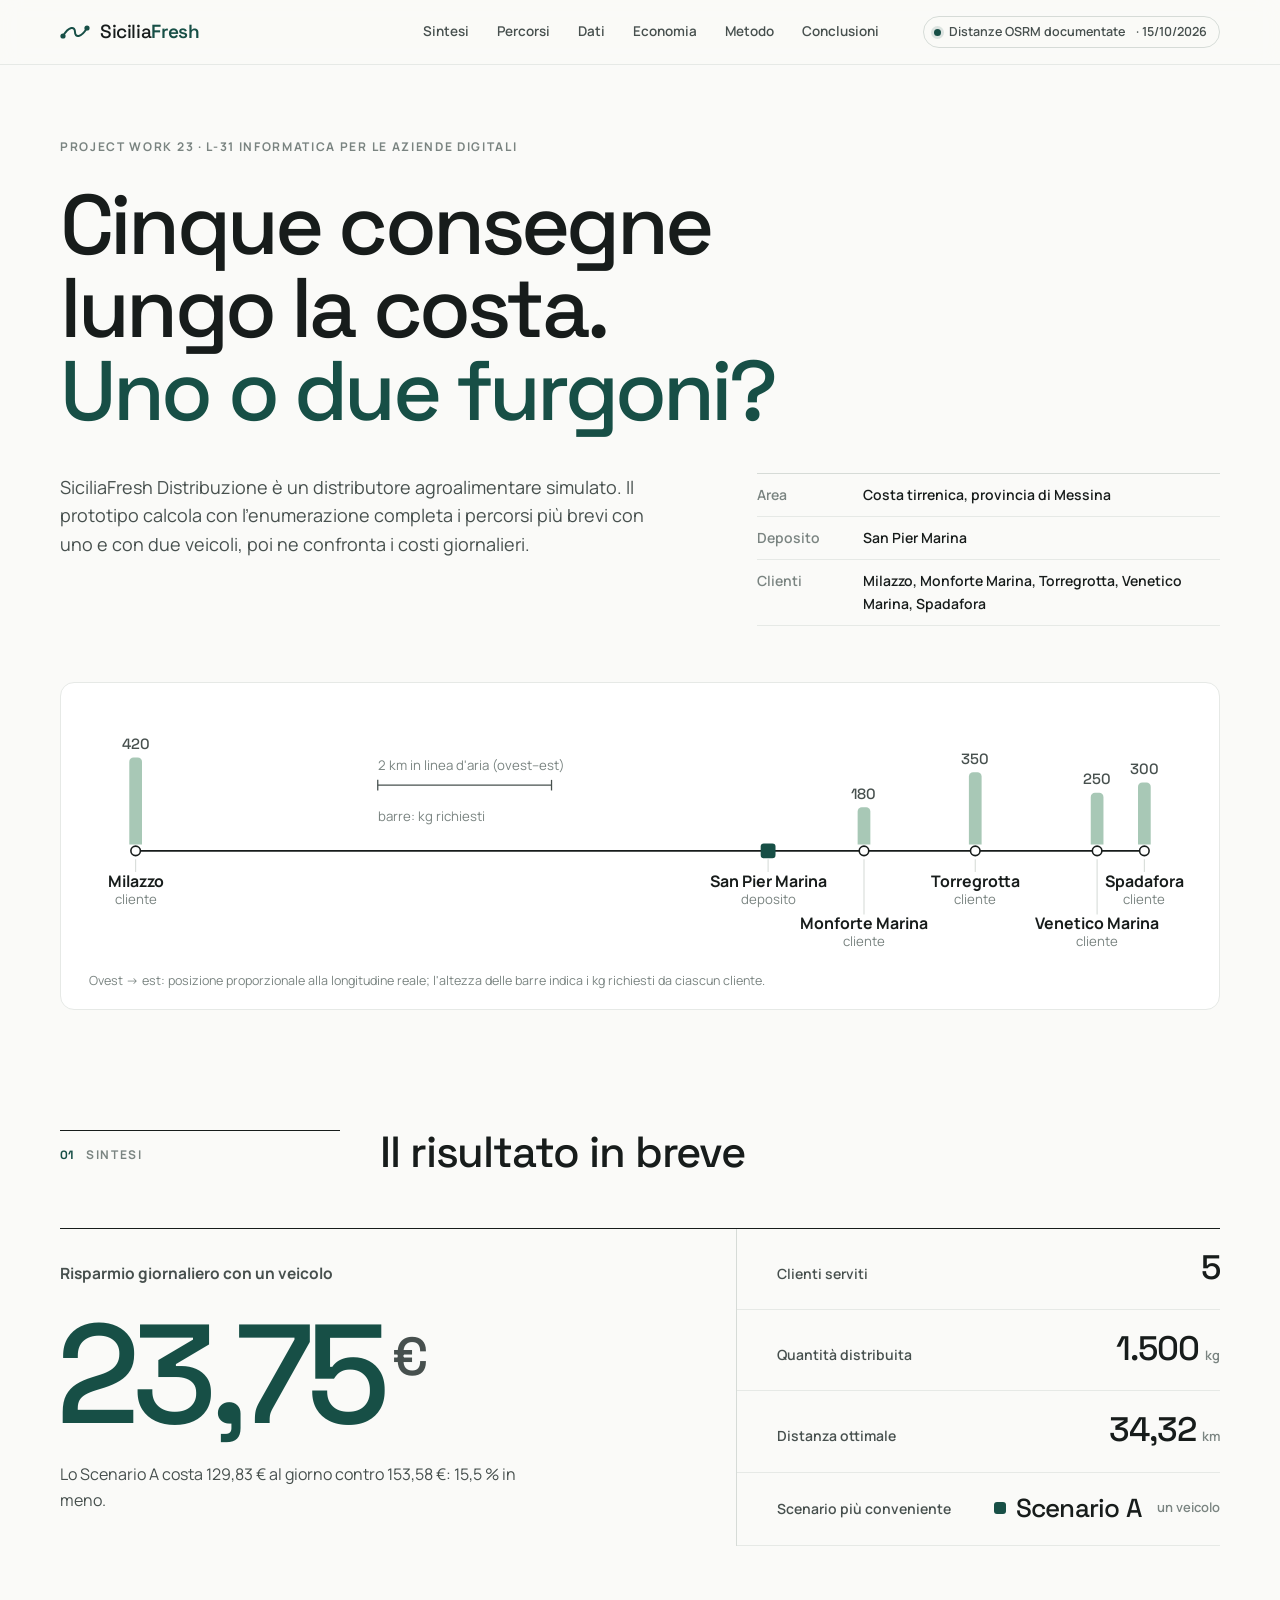
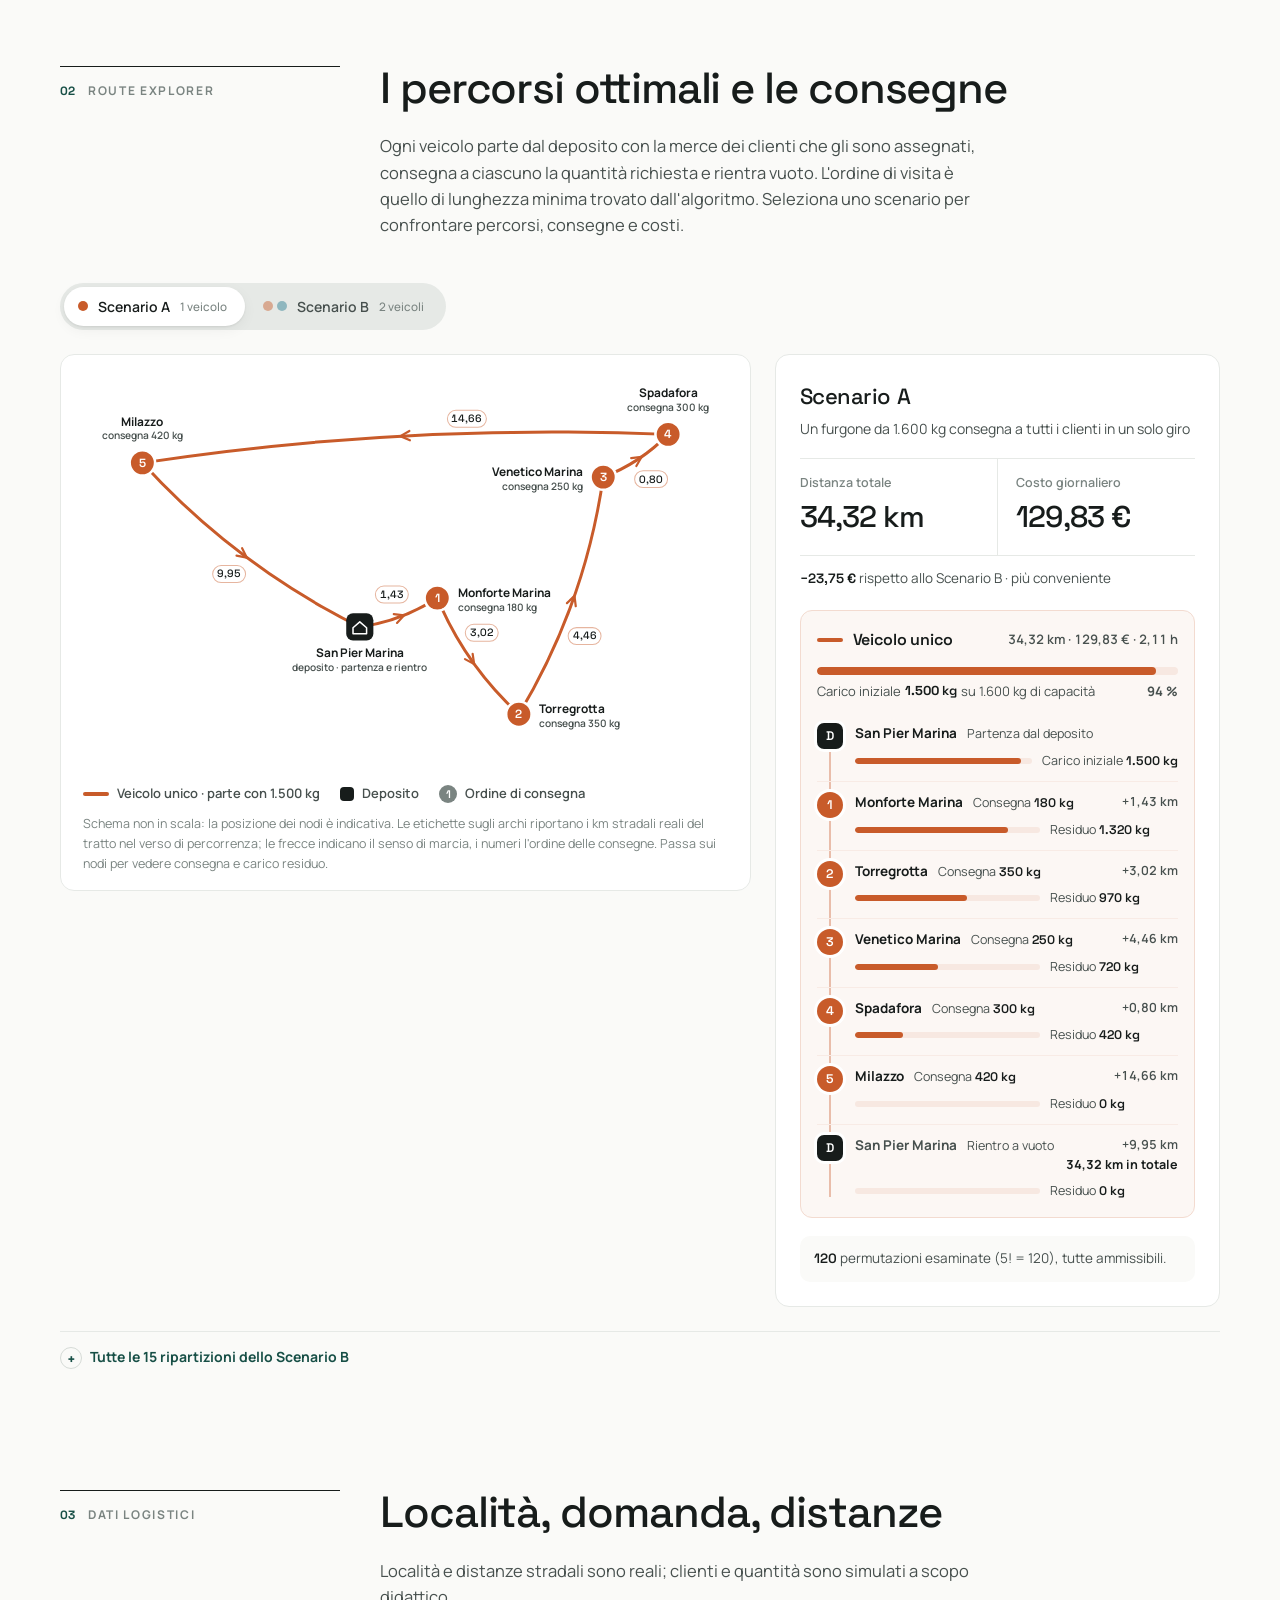
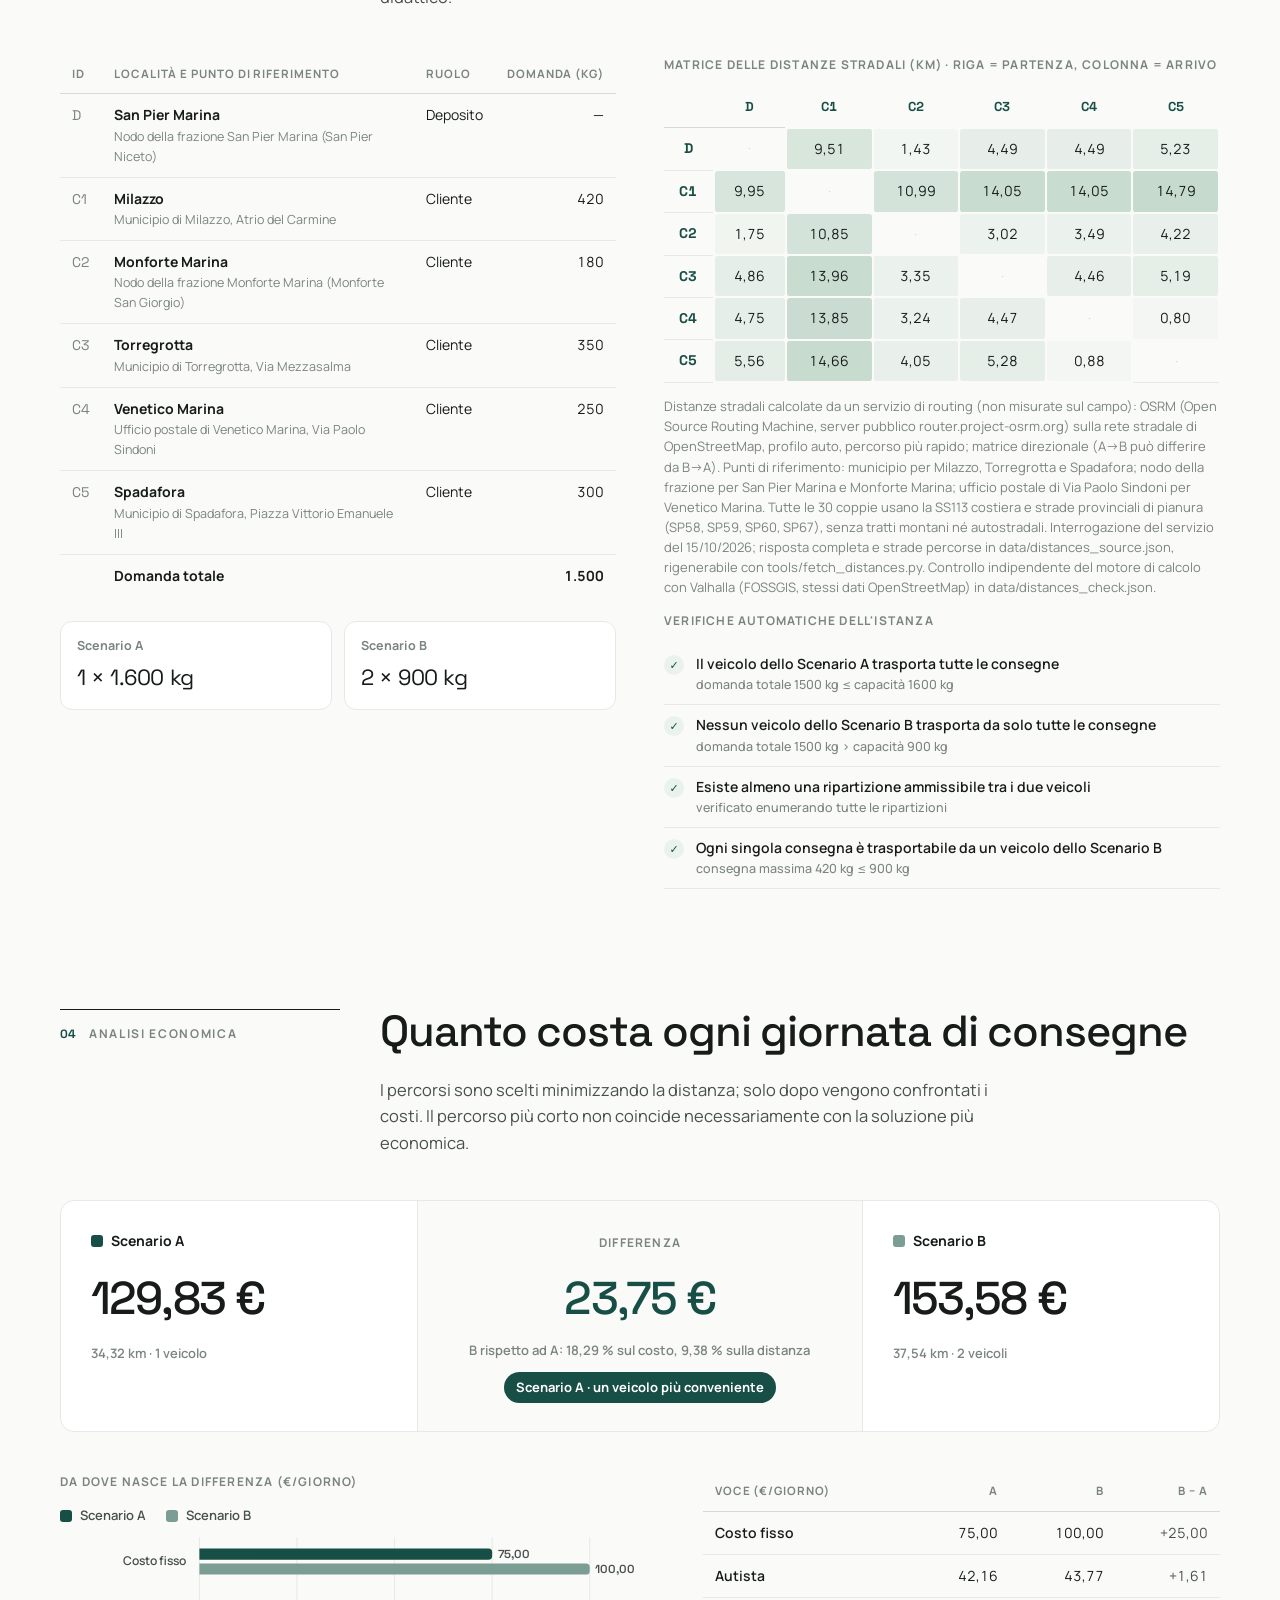
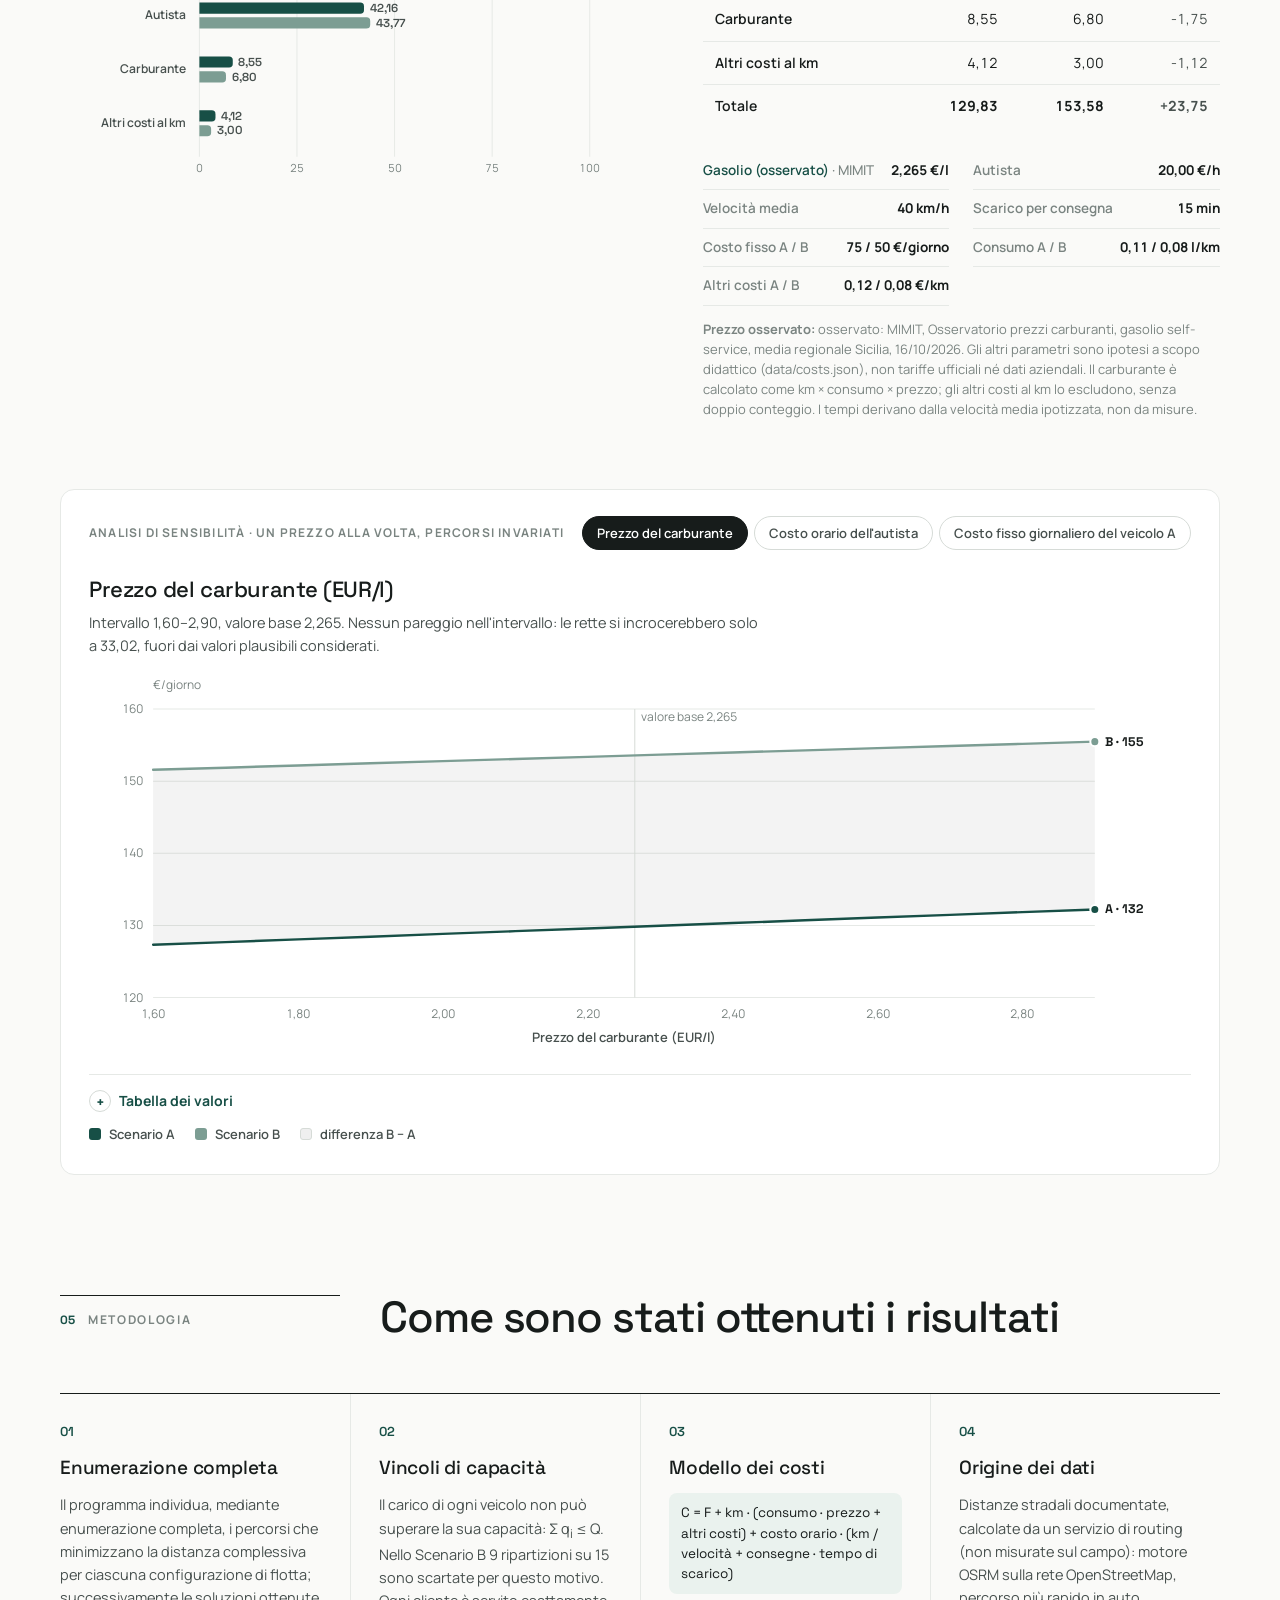
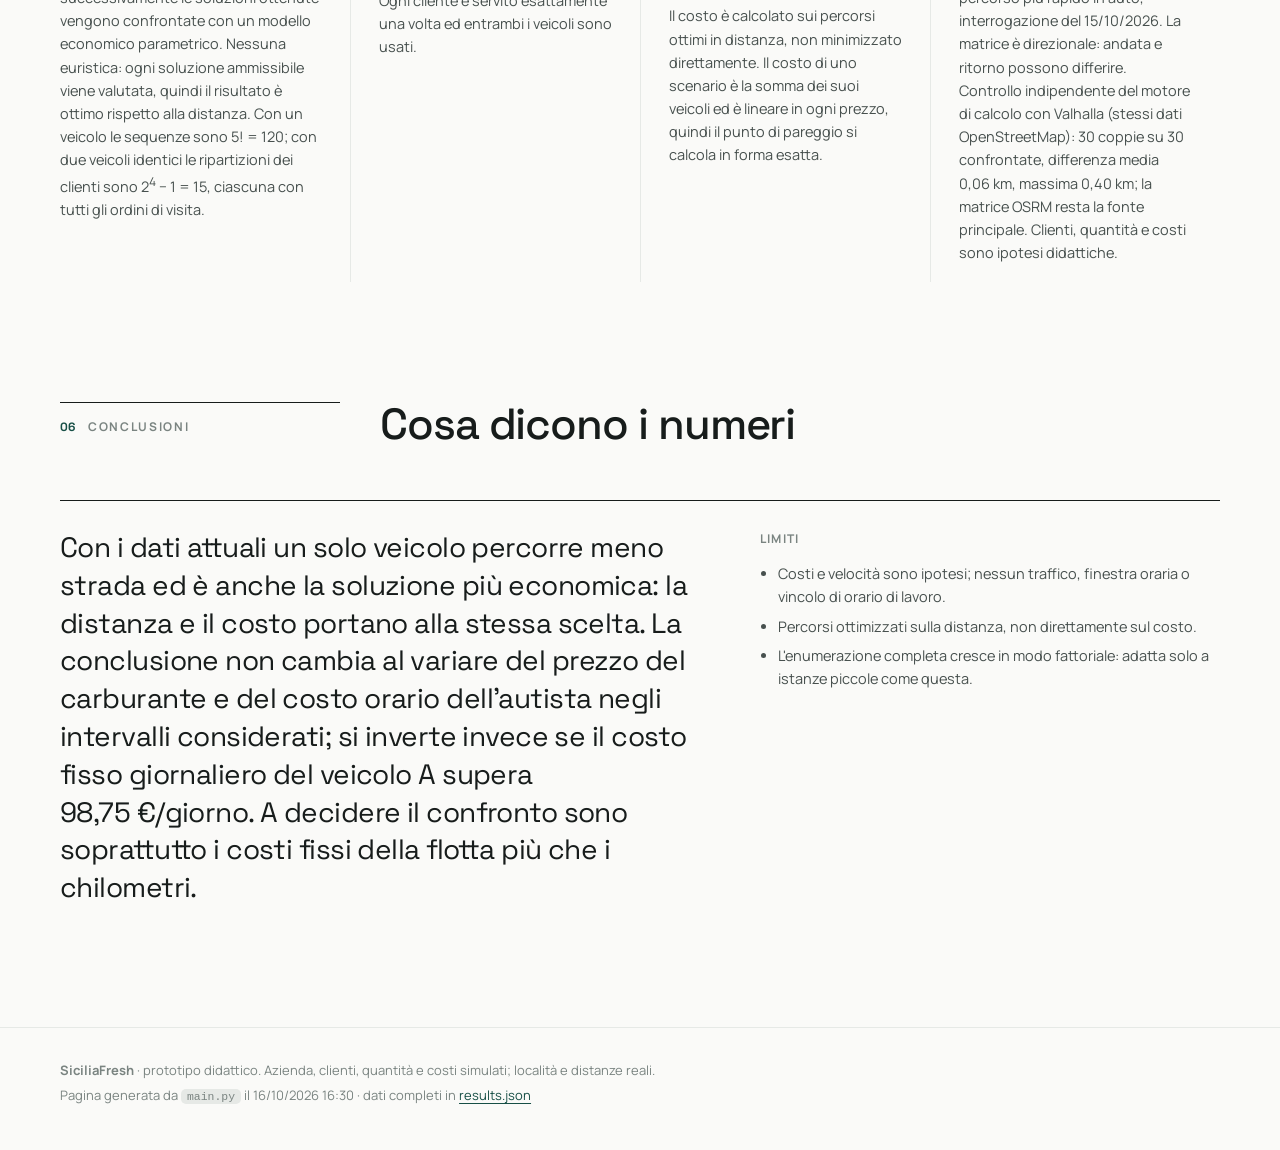
==== output/index.html @ b7de7809 "Project Work PW 23 - SiciliaFresh: pianificazione e confronto economico delle consegne Codice Python" ====
<!DOCTYPE html>
<html lang="it">
<head>
<meta charset="utf-8">
<meta name="viewport" content="width=device-width, initial-scale=1">
<title>SiciliaFresh · Percorsi di consegna</title>
<meta name="description" content="Pianificazione e confronto economico dei percorsi di consegna di un'impresa agroalimentare (Project Work PW 23, L-31).">
<link rel="preconnect" href="https://fonts.googleapis.com">
<link rel="preconnect" href="https://fonts.gstatic.com" crossorigin>
<link rel="stylesheet" href="https://fonts.googleapis.com/css2?family=Manrope:wght@400;500;600;700&family=Space+Grotesk:wght@400;500;600&display=swap">
<link rel="stylesheet" href="styles.css">
</head>
<body>
<a class="skip" href="#percorsi">Vai ai percorsi</a>
<header class="topbar">
  <div class="wrap topbar-in">
    <a class="logo" href="#top" aria-label="SiciliaFresh, inizio pagina">
      <svg viewBox="0 0 30 20" aria-hidden="true"><path d="M3 14 C 9 4, 15 4, 15 10 S 21 16, 27 6" /><circle cx="3" cy="14" r="2.6"/><circle cx="27" cy="6" r="2.6"/></svg>
      <span>Sicilia<b>Fresh</b></span></a>
    <nav aria-label="Sezioni"><a href="#overview">Sintesi</a><a href="#percorsi">Percorsi</a><a href="#dati">Dati</a>
      <a href="#economia">Economia</a><a href="#metodo">Metodo</a><a href="#conclusioni">Conclusioni</a></nav>
    <span class="status ok"><i></i>Distanze OSRM documentate<span class="status-date">&nbsp;· 15/10/2026</span></span>
  </div>
</header>

<main id="top">
<section class="hero wrap">
  <p class="eyebrow hero-eyebrow">Project Work 23 · L-31 Informatica per le Aziende Digitali</p>
  <h1 class="reveal">Cinque consegne lungo la costa.<br><span>Uno o due furgoni?</span></h1>
  <div class="hero-meta reveal">
    <p class="lead">SiciliaFresh Distribuzione è un distributore agroalimentare simulato. Il prototipo calcola con
    l'enumerazione completa i percorsi più brevi con uno e con due veicoli, poi ne confronta i costi giornalieri.</p>
    <dl>
      <div><dt>Area</dt><dd>Costa tirrenica, provincia di Messina</dd></div>
      <div><dt>Deposito</dt><dd>San Pier Marina</dd></div>
      <div><dt>Clienti</dt><dd>Milazzo, Monforte Marina, Torregrotta, Venetico Marina, Spadafora</dd></div>
    </dl>
  </div>
  <figure class="coast-fig reveal"><div class="scroll-x"><svg class="coast" viewBox="0 0 1040 236" role="img" aria-label="Località disposte da ovest a est secondo la longitudine reale, con la quantità richiesta"><line x1="44" y1="132" x2="996" y2="132" class="coast-line"/><line x1="44.0" y1="140" x2="44.0" y2="152" class="coast-leader"/><path d="M38.0,126 v-78.0 a4,4 0 0 1 4,-4 h4 a4,4 0 0 1 4,4 v78.0 z" class="coast-bar" data-tip="Milazzo: 420 kg richiesti"/><text x="44.0" y="36.0" class="coast-kg" text-anchor="middle">420</text><circle cx="44.0" cy="132" r="4.5" class="coast-stop"/><text x="44.0" y="166" class="coast-name" text-anchor="middle">Milazzo</text><text x="44.0" y="182" class="coast-sub" text-anchor="middle">cliente</text><line x1="640.9" y1="140" x2="640.9" y2="152" class="coast-leader"/><rect x="633.9" y="125" width="14" height="14" rx="3" class="coast-depot"/><text x="640.9" y="166" class="coast-name" text-anchor="middle">San Pier Marina</text><text x="640.9" y="182" class="coast-sub" text-anchor="middle">deposito</text><line x1="731.4" y1="140" x2="731.4" y2="192" class="coast-leader"/><path d="M725.4,126 v-31.1 a4,4 0 0 1 4,-4 h4 a4,4 0 0 1 4,4 v31.1 z" class="coast-bar" data-tip="Monforte Marina: 180 kg richiesti"/><text x="731.4" y="82.9" class="coast-kg" text-anchor="middle">180</text><circle cx="731.4" cy="132" r="4.5" class="coast-stop"/><text x="731.4" y="206" class="coast-name" text-anchor="middle">Monforte Marina</text><text x="731.4" y="222" class="coast-sub" text-anchor="middle">cliente</text><line x1="836.4" y1="140" x2="836.4" y2="152" class="coast-leader"/><path d="M830.4,126 v-64.3 a4,4 0 0 1 4,-4 h4 a4,4 0 0 1 4,4 v64.3 z" class="coast-bar" data-tip="Torregrotta: 350 kg richiesti"/><text x="836.4" y="49.7" class="coast-kg" text-anchor="middle">350</text><circle cx="836.4" cy="132" r="4.5" class="coast-stop"/><text x="836.4" y="166" class="coast-name" text-anchor="middle">Torregrotta</text><text x="836.4" y="182" class="coast-sub" text-anchor="middle">cliente</text><line x1="951.4" y1="140" x2="951.4" y2="192" class="coast-leader"/><path d="M945.4,126 v-44.8 a4,4 0 0 1 4,-4 h4 a4,4 0 0 1 4,4 v44.8 z" class="coast-bar" data-tip="Venetico Marina: 250 kg richiesti"/><text x="951.4" y="69.2" class="coast-kg" text-anchor="middle">250</text><circle cx="951.4" cy="132" r="4.5" class="coast-stop"/><text x="951.4" y="206" class="coast-name" text-anchor="middle">Venetico Marina</text><text x="951.4" y="222" class="coast-sub" text-anchor="middle">cliente</text><line x1="996.0" y1="140" x2="996.0" y2="152" class="coast-leader"/><path d="M990.0,126 v-54.6 a4,4 0 0 1 4,-4 h4 a4,4 0 0 1 4,4 v54.6 z" class="coast-bar" data-tip="Spadafora: 300 kg richiesti"/><text x="996.0" y="59.4" class="coast-kg" text-anchor="middle">300</text><circle cx="996.0" cy="132" r="4.5" class="coast-stop"/><text x="996.0" y="166" class="coast-name" text-anchor="middle">Spadafora</text><text x="996.0" y="182" class="coast-sub" text-anchor="middle">cliente</text><g class="coast-scale"><line x1="272.5" y1="70" x2="436.5" y2="70"/><line x1="272.5" y1="65" x2="272.5" y2="75"/><line x1="436.5" y1="65" x2="436.5" y2="75"/><text x="272.5" y="56">2 km in linea d'aria (ovest–est)</text></g><text x="272.5" y="104" class="coast-sub">barre: kg richiesti</text></svg></div>
    <figcaption>Ovest → est: posizione proporzionale alla longitudine reale; l'altezza delle barre indica i kg richiesti da ciascun cliente.</figcaption>
  </figure>
</section>

<section id="overview" class="section wrap-section">
  <header class="section-head reveal"><p class="eyebrow"><span>01</span>Sintesi</p><h2>Il risultato in breve</h2></header>
  <div class="overview reveal">
    <div class="ov-main">
      <p class="ov-label">Risparmio giornaliero con un veicolo</p>
      <p class="ov-hero"><span class="count" data-count="23.746220" data-decimals="2">23,75</span><span class="unit">€</span></p>
      <p class="ov-text">Lo Scenario A costa 129,83&nbsp;€ al giorno contro
      153,58&nbsp;€: 15,5&nbsp;% in meno.</p>
    </div>
    <dl class="ov-list">
      <div><dt>Clienti serviti</dt><dd><span class="count" data-count="5.000000" data-decimals="0">5</span></dd></div>
      <div><dt>Quantità distribuita</dt><dd><span class="count" data-count="1500.000000" data-decimals="0">1.500</span><small>kg</small></dd></div>
      <div><dt>Distanza ottimale</dt><dd><span class="count" data-count="34.320000" data-decimals="2">34,32</span><small>km</small></dd></div>
      <div class="ov-win" style="--c:#174F46"><dt>Scenario più conveniente</dt>
        <dd><i></i>Scenario A<small>un veicolo</small></dd></div>
    </dl>
  </div>
</section>

<section id="percorsi" class="section">
  <header class="section-head reveal"><p class="eyebrow"><span>02</span>Route Explorer</p><h2>I percorsi ottimali e le consegne</h2><p class="section-intro">Ogni veicolo parte dal deposito con la merce dei clienti che gli sono assegnati, consegna a ciascuno la quantità richiesta e rientra vuoto. L'ordine di visita è quello di lunghezza minima trovato dall'algoritmo. Seleziona uno scenario per confrontare percorsi, consegne e costi.</p></header>
  <div class="explorer reveal">
    <div class="switch" role="group" aria-label="Scenario visualizzato">
      <button type="button" data-scenario-btn="A" aria-pressed="true">
        <i style="--vc:var(--v1)"></i><span>Scenario A</span><small>1 veicolo</small></button>
      <button type="button" data-scenario-btn="B" aria-pressed="false">
        <i style="--vc:var(--v1)"></i><i style="--vc:var(--v2)"></i><span>Scenario B</span><small>2 veicoli</small></button>
    </div>
    <div class="explorer-grid">
      <figure class="stage">
        <div class="stage-graph" data-scenario-graph="A"><p class="stage-label">Scenario A</p><svg class="graph" viewBox="0 0 760 470" role="img" aria-label="Percorso ottimale, Scenario A"><defs><mask id="mask-A-0" maskUnits="userSpaceOnUse" x="0" y="0" width="760" height="470"><path d="M326.4,297.1 Q375.8,290.2 417.8,263.1 Q450.9,342.1 514.0,400.0 Q592.0,270.2 613.5,120.4 Q657.3,103.6 690.0,70.0 Q378.4,56.8 70.0,103.6 Q180.1,224.3 326.4,297.1" class="g-draw" data-delay="0"/></mask></defs><path d="M326.4,297.1 Q375.8,290.2 417.8,263.1 Q450.9,342.1 514.0,400.0 Q592.0,270.2 613.5,120.4 Q657.3,103.6 690.0,70.0 Q378.4,56.8 70.0,103.6 Q180.1,224.3 326.4,297.1" class="g-route" style="--vc:var(--v1)" mask="url(#mask-A-0)"/><path d="M-6,-5.5 L5,0 L-6,5.5" class="g-chev" style="--vc:var(--v1)" transform="translate(374.0,285.1) rotate(-20.4)"/><path d="M-6,-5.5 L5,0 L-6,5.5" class="g-chev" style="--vc:var(--v1)" transform="translate(458.4,336.8) rotate(54.9)"/><path d="M-6,-5.5 L5,0 L-6,5.5" class="g-chev" style="--vc:var(--v1)" transform="translate(577.9,265.2) rotate(-70.4)"/><path d="M-6,-5.5 L5,0 L-6,5.5" class="g-chev" style="--vc:var(--v1)" transform="translate(654.5,99.4) rotate(-33.4)"/><path d="M-6,-5.5 L5,0 L-6,5.5" class="g-chev" style="--vc:var(--v1)" transform="translate(379.2,71.8) rotate(176.9)"/><path d="M-6,-5.5 L5,0 L-6,5.5" class="g-chev" style="--vc:var(--v1)" transform="translate(189.1,212.3) rotate(37.0)"/><g class="g-leg" data-tip="Veicolo 1: San Pier Marina → Monforte Marina, 1,43 km"><rect x="344.8" y="248.9" width="38.8" height="20" rx="10" style="--vc:var(--v1)"/><text x="364.2" y="262.9" text-anchor="middle">1,43</text></g><g class="g-leg" data-tip="Veicolo 1: Monforte Marina → Torregrotta, 3,02 km"><rect x="450.8" y="294.0" width="38.8" height="20" rx="10" style="--vc:var(--v1)"/><text x="470.2" y="308.0" text-anchor="middle">3,02</text></g><g class="g-leg" data-tip="Veicolo 1: Torregrotta → Venetico Marina, 4,46 km"><rect x="572.1" y="297.9" width="38.8" height="20" rx="10" style="--vc:var(--v1)"/><text x="591.5" y="311.9" text-anchor="middle">4,46</text></g><g class="g-leg" data-tip="Veicolo 1: Venetico Marina → Spadafora, 0,80 km"><rect x="650.5" y="112.8" width="38.8" height="20" rx="10" style="--vc:var(--v1)"/><text x="669.9" y="126.8" text-anchor="middle">0,80</text></g><g class="g-leg" data-tip="Veicolo 1: Spadafora → Milazzo, 14,66 km"><rect x="429.7" y="41.7" width="46.0" height="20" rx="10" style="--vc:var(--v1)"/><text x="452.7" y="55.7" text-anchor="middle">14,66</text></g><g class="g-leg" data-tip="Veicolo 1: Milazzo → San Pier Marina, 9,95 km"><rect x="152.9" y="224.7" width="38.8" height="20" rx="10" style="--vc:var(--v1)"/><text x="172.3" y="238.7" text-anchor="middle">9,95</text></g><g class="g-node" data-tip="San Pier Marina — deposito. Partenza con 1.500 kg; rientro a vuoto (0 kg)." tabindex="0"><rect x="310.4" y="281.1" width="32" height="32" rx="8" class="g-depot"/><path d="M318.4,298.1 L326.4,291.1 L334.4,298.1 V305.1 H318.4 Z" class="g-depot-icon"/><text x="326.4" y="333.1" class="g-name" text-anchor="middle">San Pier Marina</text><text x="326.4" y="349.1" class="g-sub" text-anchor="middle">deposito · partenza e rientro</text></g><g class="g-node" data-tip="Veicolo 1 · fermata 5 · Milazzo: consegna 420 kg; carico residuo dopo la consegna 0 kg" tabindex="0"><circle cx="70.0" cy="103.6" r="15" class="g-stop" style="--vc:var(--v1)"/><text x="70.0" y="108.4" class="g-order" text-anchor="middle">5</text><text x="70.0" y="59.6" class="g-name" text-anchor="middle">Milazzo</text><text x="70.0" y="75.6" class="g-sub" text-anchor="middle">consegna 420 kg</text></g><g class="g-node" data-tip="Veicolo 1 · fermata 1 · Monforte Marina: consegna 180 kg; carico residuo dopo la consegna 1.320 kg" tabindex="0"><circle cx="417.8" cy="263.1" r="15" class="g-stop" style="--vc:var(--v1)"/><text x="417.8" y="267.9" class="g-order" text-anchor="middle">1</text><text x="441.8" y="262.1" class="g-name" text-anchor="start">Monforte Marina</text><text x="441.8" y="278.1" class="g-sub" text-anchor="start">consegna 180 kg</text></g><g class="g-node" data-tip="Veicolo 1 · fermata 2 · Torregrotta: consegna 350 kg; carico residuo dopo la consegna 970 kg" tabindex="0"><circle cx="514.0" cy="400.0" r="15" class="g-stop" style="--vc:var(--v1)"/><text x="514.0" y="404.8" class="g-order" text-anchor="middle">2</text><text x="538.0" y="399.0" class="g-name" text-anchor="start">Torregrotta</text><text x="538.0" y="415.0" class="g-sub" text-anchor="start">consegna 350 kg</text></g><g class="g-node" data-tip="Veicolo 1 · fermata 3 · Venetico Marina: consegna 250 kg; carico residuo dopo la consegna 720 kg" tabindex="0"><circle cx="613.5" cy="120.4" r="15" class="g-stop" style="--vc:var(--v1)"/><text x="613.5" y="125.2" class="g-order" text-anchor="middle">3</text><text x="589.5" y="119.4" class="g-name" text-anchor="end">Venetico Marina</text><text x="589.5" y="135.4" class="g-sub" text-anchor="end">consegna 250 kg</text></g><g class="g-node" data-tip="Veicolo 1 · fermata 4 · Spadafora: consegna 300 kg; carico residuo dopo la consegna 420 kg" tabindex="0"><circle cx="690.0" cy="70.0" r="15" class="g-stop" style="--vc:var(--v1)"/><text x="690.0" y="74.8" class="g-order" text-anchor="middle">4</text><text x="690.0" y="26.0" class="g-name" text-anchor="middle">Spadafora</text><text x="690.0" y="42.0" class="g-sub" text-anchor="middle">consegna 300 kg</text></g></svg><div class="legend"><span><i class="v-line" style="--vc:var(--v1)"></i>Veicolo unico · parte con 1.500 kg</span><span><i class="d-key"></i>Deposito</span><span><i class="n-key">1</i>Ordine di consegna</span></div></div>
        <div class="stage-graph" data-scenario-graph="B"><p class="stage-label">Scenario B</p><svg class="graph" viewBox="0 0 760 470" role="img" aria-label="Percorsi ottimali dei due veicoli, Scenario B"><defs><mask id="mask-B-0" maskUnits="userSpaceOnUse" x="0" y="0" width="760" height="470"><path d="M326.4,297.1 Q375.8,290.2 417.8,263.1 Q256.4,156.1 70.0,103.6 Q180.1,224.3 326.4,297.1" class="g-draw" data-delay="0"/></mask><mask id="mask-B-1" maskUnits="userSpaceOnUse" x="0" y="0" width="760" height="470"><path d="M326.4,297.1 Q408.9,369.2 514.0,400.0 Q592.0,270.2 613.5,120.4 Q657.3,103.6 690.0,70.0 Q479.0,136.9 326.4,297.1" class="g-draw" data-delay="450"/></mask></defs><path d="M326.4,297.1 Q375.8,290.2 417.8,263.1 Q256.4,156.1 70.0,103.6 Q180.1,224.3 326.4,297.1" class="g-route" style="--vc:var(--v1)" mask="url(#mask-B-0)"/><path d="M326.4,297.1 Q408.9,369.2 514.0,400.0 Q592.0,270.2 613.5,120.4 Q657.3,103.6 690.0,70.0 Q479.0,136.9 326.4,297.1" class="g-route" style="--vc:var(--v2)" mask="url(#mask-B-1)"/><path d="M-6,-5.5 L5,0 L-6,5.5" class="g-chev" style="--vc:var(--v1)" transform="translate(374.0,285.1) rotate(-20.4)"/><path d="M-6,-5.5 L5,0 L-6,5.5" class="g-chev" style="--vc:var(--v1)" transform="translate(250.2,169.7) rotate(-155.4)"/><path d="M-6,-5.5 L5,0 L-6,5.5" class="g-chev" style="--vc:var(--v1)" transform="translate(189.1,212.3) rotate(37.0)"/><path d="M-6,-5.5 L5,0 L-6,5.5" class="g-chev" style="--vc:var(--v2)" transform="translate(414.5,358.9) rotate(28.7)"/><path d="M-6,-5.5 L5,0 L-6,5.5" class="g-chev" style="--vc:var(--v2)" transform="translate(577.9,265.2) rotate(-70.4)"/><path d="M-6,-5.5 L5,0 L-6,5.5" class="g-chev" style="--vc:var(--v2)" transform="translate(654.5,99.4) rotate(-33.4)"/><path d="M-6,-5.5 L5,0 L-6,5.5" class="g-chev" style="--vc:var(--v2)" transform="translate(493.6,160.2) rotate(148.0)"/><g class="g-leg" data-tip="Veicolo 1: San Pier Marina → Monforte Marina, 1,43 km"><rect x="364.3" y="301.4" width="38.8" height="20" rx="10" style="--vc:var(--v1)"/><text x="383.7" y="315.4" text-anchor="middle">1,43</text></g><g class="g-leg" data-tip="Veicolo 1: Monforte Marina → Milazzo, 10,85 km"><rect x="238.8" y="134.3" width="46.0" height="20" rx="10" style="--vc:var(--v1)"/><text x="261.8" y="148.3" text-anchor="middle">10,85</text></g><g class="g-leg" data-tip="Veicolo 1: Milazzo → San Pier Marina, 9,95 km"><rect x="152.9" y="224.7" width="38.8" height="20" rx="10" style="--vc:var(--v1)"/><text x="172.3" y="238.7" text-anchor="middle">9,95</text></g><g class="g-leg" data-tip="Veicolo 2: San Pier Marina → Torregrotta, 4,49 km"><rect x="381.7" y="373.4" width="38.8" height="20" rx="10" style="--vc:var(--v2)"/><text x="401.1" y="387.4" text-anchor="middle">4,49</text></g><g class="g-leg" data-tip="Veicolo 2: Torregrotta → Venetico Marina, 4,46 km"><rect x="572.1" y="297.9" width="38.8" height="20" rx="10" style="--vc:var(--v2)"/><text x="591.5" y="311.9" text-anchor="middle">4,46</text></g><g class="g-leg" data-tip="Veicolo 2: Venetico Marina → Spadafora, 0,80 km"><rect x="619.7" y="66.0" width="38.8" height="20" rx="10" style="--vc:var(--v2)"/><text x="639.1" y="80.0" text-anchor="middle">0,80</text></g><g class="g-leg" data-tip="Veicolo 2: Spadafora → San Pier Marina, 5,56 km"><rect x="459.4" y="126.5" width="38.8" height="20" rx="10" style="--vc:var(--v2)"/><text x="478.8" y="140.5" text-anchor="middle">5,56</text></g><g class="g-node" data-tip="San Pier Marina — deposito. Veicolo 1 parte con 600 kg; veicolo 2 parte con 900 kg; rientro a vuoto (0 kg)." tabindex="0"><rect x="310.4" y="281.1" width="32" height="32" rx="8" class="g-depot"/><path d="M318.4,298.1 L326.4,291.1 L334.4,298.1 V305.1 H318.4 Z" class="g-depot-icon"/><text x="300.4" y="315.1" class="g-name" text-anchor="end">San Pier Marina</text><text x="300.4" y="331.1" class="g-sub" text-anchor="end">deposito · partenza e rientro</text></g><g class="g-node" data-tip="Veicolo 1 · fermata 2 · Milazzo: consegna 420 kg; carico residuo dopo la consegna 0 kg" tabindex="0"><circle cx="70.0" cy="103.6" r="15" class="g-stop" style="--vc:var(--v1)"/><text x="70.0" y="108.4" class="g-order" text-anchor="middle">2</text><text x="70.0" y="59.6" class="g-name" text-anchor="middle">Milazzo</text><text x="70.0" y="75.6" class="g-sub" text-anchor="middle">consegna 420 kg</text></g><g class="g-node" data-tip="Veicolo 1 · fermata 1 · Monforte Marina: consegna 180 kg; carico residuo dopo la consegna 420 kg" tabindex="0"><circle cx="417.8" cy="263.1" r="15" class="g-stop" style="--vc:var(--v1)"/><text x="417.8" y="267.9" class="g-order" text-anchor="middle">1</text><text x="441.8" y="262.1" class="g-name" text-anchor="start">Monforte Marina</text><text x="441.8" y="278.1" class="g-sub" text-anchor="start">consegna 180 kg</text></g><g class="g-node" data-tip="Veicolo 2 · fermata 1 · Torregrotta: consegna 350 kg; carico residuo dopo la consegna 550 kg" tabindex="0"><circle cx="514.0" cy="400.0" r="15" class="g-stop" style="--vc:var(--v2)"/><text x="514.0" y="404.8" class="g-order" text-anchor="middle">1</text><text x="538.0" y="399.0" class="g-name" text-anchor="start">Torregrotta</text><text x="538.0" y="415.0" class="g-sub" text-anchor="start">consegna 350 kg</text></g><g class="g-node" data-tip="Veicolo 2 · fermata 2 · Venetico Marina: consegna 250 kg; carico residuo dopo la consegna 300 kg" tabindex="0"><circle cx="613.5" cy="120.4" r="15" class="g-stop" style="--vc:var(--v2)"/><text x="613.5" y="125.2" class="g-order" text-anchor="middle">2</text><text x="639.5" y="138.4" class="g-name" text-anchor="start">Venetico Marina</text><text x="639.5" y="154.4" class="g-sub" text-anchor="start">consegna 250 kg</text></g><g class="g-node" data-tip="Veicolo 2 · fermata 3 · Spadafora: consegna 300 kg; carico residuo dopo la consegna 0 kg" tabindex="0"><circle cx="690.0" cy="70.0" r="15" class="g-stop" style="--vc:var(--v2)"/><text x="690.0" y="74.8" class="g-order" text-anchor="middle">3</text><text x="690.0" y="26.0" class="g-name" text-anchor="middle">Spadafora</text><text x="690.0" y="42.0" class="g-sub" text-anchor="middle">consegna 300 kg</text></g></svg><div class="legend"><span><i class="v-line" style="--vc:var(--v1)"></i>Veicolo 1 · parte con 600 kg</span><span><i class="v-line" style="--vc:var(--v2)"></i>Veicolo 2 · parte con 900 kg</span><span><i class="d-key"></i>Deposito</span><span><i class="n-key">1</i>Ordine di consegna</span></div></div>
        <figcaption>Schema non in scala: la posizione dei nodi è indicativa. Le etichette sugli archi riportano i km
        stradali reali del tratto nel verso di percorrenza; le frecce indicano il senso di marcia, i numeri l'ordine
        delle consegne. Passa sui nodi per vedere consegna e carico residuo.</figcaption>
      </figure>
      <div class="panels">
    <div class="panel" data-scenario-panel="A">
      <p class="panel-kicker">Scenario A</p>
      <p class="panel-sub">Un furgone da 1.600 kg consegna a tutti i clienti in un solo giro</p>
      <div class="panel-figures">
        <div><span>Distanza totale</span><b><span data-key="a.distance_km">34,32&nbsp;km</span></b></div>
        <div><span>Costo giornaliero</span><b><span data-key="a.cost_total">129,83&nbsp;€</span></b></div>
      </div>
      <p class="panel-delta"><b>−23,75&nbsp;€</b> rispetto allo Scenario B · più conveniente</p>
      
      <div class="vehicle" style="--vc:var(--v1)">
        <div class="vehicle-head"><span class="v-swatch" aria-hidden="true"></span><h4>Veicolo unico</h4>
          <span class="vehicle-meta"><span data-key="a.v1.distance_km">34,32&nbsp;km</span> · <span data-key="a.v1.cost_total">129,83&nbsp;€</span> · 2,11&nbsp;h</span></div>
        <div class="meter" role="img" aria-label="Carico iniziale 1.500 kg su una capacità di 1.600 kg">
          <span style="--w:93.8%"></span></div>
        <p class="meter-label">Carico iniziale <b><span data-key="a.load_kg">1.500</span>&nbsp;kg</b> su 1.600 kg di capacità
          <span>94&nbsp;%</span></p>
        <ol class="timeline" style="--vc:var(--v1)"><li class="tl-row tl-start"><span class="tl-dot d">D</span><span class="tl-main"><b>San Pier Marina</b><small>Partenza dal deposito</small></span><span class="tl-load"><span class="tl-bar" role="img" aria-label="Carico residuo 1.500 kg"><span style="--w:93.8%"></span></span><span>Carico iniziale <b>1.500&nbsp;kg</b></span></span><span class="tl-km"></span></li><li class="tl-row"><span class="tl-dot">1</span><span class="tl-main"><b>Monforte Marina</b><small>Consegna <b>180&nbsp;kg</b></small></span><span class="tl-load"><span class="tl-bar" role="img" aria-label="Carico residuo 1.320 kg"><span style="--w:82.5%"></span></span><span>Residuo <b>1.320&nbsp;kg</b></span></span><span class="tl-km">+1,43&nbsp;km</span></li><li class="tl-row"><span class="tl-dot">2</span><span class="tl-main"><b>Torregrotta</b><small>Consegna <b>350&nbsp;kg</b></small></span><span class="tl-load"><span class="tl-bar" role="img" aria-label="Carico residuo 970 kg"><span style="--w:60.6%"></span></span><span>Residuo <b>970&nbsp;kg</b></span></span><span class="tl-km">+3,02&nbsp;km</span></li><li class="tl-row"><span class="tl-dot">3</span><span class="tl-main"><b>Venetico Marina</b><small>Consegna <b>250&nbsp;kg</b></small></span><span class="tl-load"><span class="tl-bar" role="img" aria-label="Carico residuo 720 kg"><span style="--w:45.0%"></span></span><span>Residuo <b>720&nbsp;kg</b></span></span><span class="tl-km">+4,46&nbsp;km</span></li><li class="tl-row"><span class="tl-dot">4</span><span class="tl-main"><b>Spadafora</b><small>Consegna <b>300&nbsp;kg</b></small></span><span class="tl-load"><span class="tl-bar" role="img" aria-label="Carico residuo 420 kg"><span style="--w:26.2%"></span></span><span>Residuo <b>420&nbsp;kg</b></span></span><span class="tl-km">+0,80&nbsp;km</span></li><li class="tl-row"><span class="tl-dot">5</span><span class="tl-main"><b>Milazzo</b><small>Consegna <b>420&nbsp;kg</b></small></span><span class="tl-load"><span class="tl-bar" role="img" aria-label="Carico residuo 0 kg"><span style="--w:0.0%"></span></span><span>Residuo <b>0&nbsp;kg</b></span></span><span class="tl-km">+14,66&nbsp;km</span></li><li class="tl-row tl-end"><span class="tl-dot d">D</span><span class="tl-main"><b>San Pier Marina</b><small>Rientro a vuoto</small></span><span class="tl-load"><span class="tl-bar" role="img" aria-label="Carico residuo 0 kg"><span style="--w:0.0%"></span></span><span>Residuo <b>0&nbsp;kg</b></span></span><span class="tl-km">+9,95&nbsp;km<em>34,32&nbsp;km in totale</em></span></li></ol>
      </div>
      <p class="enum"><b><span data-key="a.evaluated">120</span></b> permutazioni esaminate (5! = 120), tutte ammissibili.</p>
    </div>
    <div class="panel" data-scenario-panel="B">
      <p class="panel-kicker">Scenario B</p>
      <p class="panel-sub">Due furgoni identici da 900 kg si dividono le consegne</p>
      <div class="panel-figures">
        <div><span>Distanza totale</span><b><span data-key="b.distance_km">37,54&nbsp;km</span></b></div>
        <div><span>Costo giornaliero</span><b><span data-key="b.cost_total">153,58&nbsp;€</span></b></div>
      </div>
      <p class="panel-delta"><b>+23,75&nbsp;€</b> rispetto allo Scenario A · più costoso</p>
      
      <div class="vehicle" style="--vc:var(--v1)">
        <div class="vehicle-head"><span class="v-swatch" aria-hidden="true"></span><h4>Veicolo 1</h4>
          <span class="vehicle-meta"><span data-key="b.v1.distance_km">22,23&nbsp;km</span> · <span data-key="b.v1.cost_total">76,92&nbsp;€</span> · 1,06&nbsp;h</span></div>
        <div class="meter" role="img" aria-label="Carico iniziale 600 kg su una capacità di 900 kg">
          <span style="--w:66.7%"></span></div>
        <p class="meter-label">Carico iniziale <b><span data-key="b.v1.load_kg">600</span>&nbsp;kg</b> su 900 kg di capacità
          <span>67&nbsp;%</span></p>
        <ol class="timeline" style="--vc:var(--v1)"><li class="tl-row tl-start"><span class="tl-dot d">D</span><span class="tl-main"><b>San Pier Marina</b><small>Partenza dal deposito</small></span><span class="tl-load"><span class="tl-bar" role="img" aria-label="Carico residuo 600 kg"><span style="--w:66.7%"></span></span><span>Carico iniziale <b>600&nbsp;kg</b></span></span><span class="tl-km"></span></li><li class="tl-row"><span class="tl-dot">1</span><span class="tl-main"><b>Monforte Marina</b><small>Consegna <b>180&nbsp;kg</b></small></span><span class="tl-load"><span class="tl-bar" role="img" aria-label="Carico residuo 420 kg"><span style="--w:46.7%"></span></span><span>Residuo <b>420&nbsp;kg</b></span></span><span class="tl-km">+1,43&nbsp;km</span></li><li class="tl-row"><span class="tl-dot">2</span><span class="tl-main"><b>Milazzo</b><small>Consegna <b>420&nbsp;kg</b></small></span><span class="tl-load"><span class="tl-bar" role="img" aria-label="Carico residuo 0 kg"><span style="--w:0.0%"></span></span><span>Residuo <b>0&nbsp;kg</b></span></span><span class="tl-km">+10,85&nbsp;km</span></li><li class="tl-row tl-end"><span class="tl-dot d">D</span><span class="tl-main"><b>San Pier Marina</b><small>Rientro a vuoto</small></span><span class="tl-load"><span class="tl-bar" role="img" aria-label="Carico residuo 0 kg"><span style="--w:0.0%"></span></span><span>Residuo <b>0&nbsp;kg</b></span></span><span class="tl-km">+9,95&nbsp;km<em>22,23&nbsp;km in totale</em></span></li></ol>
      </div>
      <div class="vehicle" style="--vc:var(--v2)">
        <div class="vehicle-head"><span class="v-swatch" aria-hidden="true"></span><h4>Veicolo 2</h4>
          <span class="vehicle-meta"><span data-key="b.v2.distance_km">15,31&nbsp;km</span> · <span data-key="b.v2.cost_total">76,65&nbsp;€</span> · 1,13&nbsp;h</span></div>
        <div class="meter" role="img" aria-label="Carico iniziale 900 kg su una capacità di 900 kg">
          <span style="--w:100.0%"></span></div>
        <p class="meter-label">Carico iniziale <b><span data-key="b.v2.load_kg">900</span>&nbsp;kg</b> su 900 kg di capacità
          <span>100&nbsp;%</span></p>
        <ol class="timeline" style="--vc:var(--v2)"><li class="tl-row tl-start"><span class="tl-dot d">D</span><span class="tl-main"><b>San Pier Marina</b><small>Partenza dal deposito</small></span><span class="tl-load"><span class="tl-bar" role="img" aria-label="Carico residuo 900 kg"><span style="--w:100.0%"></span></span><span>Carico iniziale <b>900&nbsp;kg</b></span></span><span class="tl-km"></span></li><li class="tl-row"><span class="tl-dot">1</span><span class="tl-main"><b>Torregrotta</b><small>Consegna <b>350&nbsp;kg</b></small></span><span class="tl-load"><span class="tl-bar" role="img" aria-label="Carico residuo 550 kg"><span style="--w:61.1%"></span></span><span>Residuo <b>550&nbsp;kg</b></span></span><span class="tl-km">+4,49&nbsp;km</span></li><li class="tl-row"><span class="tl-dot">2</span><span class="tl-main"><b>Venetico Marina</b><small>Consegna <b>250&nbsp;kg</b></small></span><span class="tl-load"><span class="tl-bar" role="img" aria-label="Carico residuo 300 kg"><span style="--w:33.3%"></span></span><span>Residuo <b>300&nbsp;kg</b></span></span><span class="tl-km">+4,46&nbsp;km</span></li><li class="tl-row"><span class="tl-dot">3</span><span class="tl-main"><b>Spadafora</b><small>Consegna <b>300&nbsp;kg</b></small></span><span class="tl-load"><span class="tl-bar" role="img" aria-label="Carico residuo 0 kg"><span style="--w:0.0%"></span></span><span>Residuo <b>0&nbsp;kg</b></span></span><span class="tl-km">+0,80&nbsp;km</span></li><li class="tl-row tl-end"><span class="tl-dot d">D</span><span class="tl-main"><b>San Pier Marina</b><small>Rientro a vuoto</small></span><span class="tl-load"><span class="tl-bar" role="img" aria-label="Carico residuo 0 kg"><span style="--w:0.0%"></span></span><span>Residuo <b>0&nbsp;kg</b></span></span><span class="tl-km">+5,56&nbsp;km<em>15,31&nbsp;km in totale</em></span></li></ol>
      </div>
      <p class="enum"><b><span data-key="b.partitions_examined">15</span></b> ripartizioni esaminate → <b><span data-key="b.feasible_partitions">6</span></b> rispettano la capacità → <b><span data-key="b.evaluated">72</span></b> combinazioni di percorsi valutate.</p>
    </div></div>
    </div>
    
    <details class="more">
      <summary>Tutte le 15 ripartizioni dello Scenario B</summary>
      <div class="table-wrap"><table>
        <thead><tr><th>Clienti del veicolo 1</th><th class='n'>Carico iniziale (kg)</th><th>Clienti del veicolo 2</th>
        <th class='n'>Carico iniziale (kg)</th><th>Ammissibile</th><th class='n'>Miglior distanza (km)</th></tr></thead>
        <tbody><tr class='opt'><td>Milazzo, Monforte Marina</td><td class='n'>600</td><td>Torregrotta, Venetico Marina, Spadafora</td><td class='n'>900</td><td>sì</td><td class='n'>37,54</td></tr><tr class=''><td>Milazzo, Torregrotta</td><td class='n'>770</td><td>Monforte Marina, Venetico Marina, Spadafora</td><td class='n'>730</td><td>sì</td><td class='n'>39,49</td></tr><tr class=''><td>Milazzo, Venetico Marina</td><td class='n'>670</td><td>Monforte Marina, Torregrotta, Spadafora</td><td class='n'>830</td><td>sì</td><td class='n'>43,49</td></tr><tr class=''><td>Milazzo, Spadafora</td><td class='n'>720</td><td>Monforte Marina, Torregrotta, Venetico Marina</td><td class='n'>780</td><td>sì</td><td class='n'>43,50</td></tr><tr class=''><td>Milazzo, Monforte Marina, Venetico Marina</td><td class='n'>850</td><td>Torregrotta, Spadafora</td><td class='n'>650</td><td>sì</td><td class='n'>43,77</td></tr><tr class=''><td>Milazzo, Monforte Marina, Spadafora</td><td class='n'>900</td><td>Torregrotta, Venetico Marina</td><td class='n'>600</td><td>sì</td><td class='n'>43,78</td></tr><tr class='muted'><td>Milazzo</td><td class='n'>420</td><td>Monforte Marina, Torregrotta, Venetico Marina, Spadafora</td><td class='n'>1.080</td><td>no — capacità superata</td><td class='n'>—</td></tr><tr class='muted'><td>Milazzo, Monforte Marina, Torregrotta</td><td class='n'>950</td><td>Venetico Marina, Spadafora</td><td class='n'>550</td><td>no — capacità superata</td><td class='n'>—</td></tr><tr class='muted'><td>Milazzo, Torregrotta, Venetico Marina</td><td class='n'>1.020</td><td>Monforte Marina, Spadafora</td><td class='n'>480</td><td>no — capacità superata</td><td class='n'>—</td></tr><tr class='muted'><td>Milazzo, Monforte Marina, Torregrotta, Venetico Marina</td><td class='n'>1.200</td><td>Spadafora</td><td class='n'>300</td><td>no — capacità superata</td><td class='n'>—</td></tr><tr class='muted'><td>Milazzo, Torregrotta, Spadafora</td><td class='n'>1.070</td><td>Monforte Marina, Venetico Marina</td><td class='n'>430</td><td>no — capacità superata</td><td class='n'>—</td></tr><tr class='muted'><td>Milazzo, Monforte Marina, Torregrotta, Spadafora</td><td class='n'>1.250</td><td>Venetico Marina</td><td class='n'>250</td><td>no — capacità superata</td><td class='n'>—</td></tr><tr class='muted'><td>Milazzo, Venetico Marina, Spadafora</td><td class='n'>970</td><td>Monforte Marina, Torregrotta</td><td class='n'>530</td><td>no — capacità superata</td><td class='n'>—</td></tr><tr class='muted'><td>Milazzo, Monforte Marina, Venetico Marina, Spadafora</td><td class='n'>1.150</td><td>Torregrotta</td><td class='n'>350</td><td>no — capacità superata</td><td class='n'>—</td></tr><tr class='muted'><td>Milazzo, Torregrotta, Venetico Marina, Spadafora</td><td class='n'>1.320</td><td>Monforte Marina</td><td class='n'>180</td><td>no — capacità superata</td><td class='n'>—</td></tr></tbody></table></div>
      <p class="note">Il carico iniziale di un veicolo è la somma delle quantità da consegnare ai suoi clienti e non può
      superare 900 kg. Il primo cliente è sempre assegnato al veicolo 1: scambiare due veicoli identici non produce una
      soluzione nuova. In evidenza la ripartizione ottimale.</p>
    </details>
  </div>
</section>

<section id="dati" class="section">
  <header class="section-head reveal"><p class="eyebrow"><span>03</span>Dati logistici</p><h2>Località, domanda, distanze</h2><p class="section-intro">Località e distanze stradali sono reali; clienti e quantità sono simulati a scopo didattico.</p></header>
  <div class="data-grid reveal">
    <div>
      <div class="table-wrap"><table class="places">
        <thead><tr><th>ID</th><th>Località e punto di riferimento</th><th>Ruolo</th><th class='n'>Domanda (kg)</th></tr></thead>
        <tbody><tr><td class='id'>D</td><td><b>San Pier Marina</b><small>Nodo della frazione San Pier Marina (San Pier Niceto)</small></td><td>Deposito</td><td class='n'>—</td></tr><tr><td class='id'>C1</td><td><b>Milazzo</b><small>Municipio di Milazzo, Atrio del Carmine</small></td><td>Cliente</td><td class='n'>420</td></tr><tr><td class='id'>C2</td><td><b>Monforte Marina</b><small>Nodo della frazione Monforte Marina (Monforte San Giorgio)</small></td><td>Cliente</td><td class='n'>180</td></tr><tr><td class='id'>C3</td><td><b>Torregrotta</b><small>Municipio di Torregrotta, Via Mezzasalma</small></td><td>Cliente</td><td class='n'>350</td></tr><tr><td class='id'>C4</td><td><b>Venetico Marina</b><small>Ufficio postale di Venetico Marina, Via Paolo Sindoni</small></td><td>Cliente</td><td class='n'>250</td></tr><tr><td class='id'>C5</td><td><b>Spadafora</b><small>Municipio di Spadafora, Piazza Vittorio Emanuele III</small></td><td>Cliente</td><td class='n'>300</td></tr><tr class='total'><td></td><td>Domanda totale</td><td></td><td class='n'><span data-key="total_demand_kg">1.500</span></td></tr></tbody></table></div>
      <dl class="capacity">
        <div><dt>Scenario A</dt><dd>1 × <span data-key="capacity_a_kg">1.600</span> kg</dd></div>
        <div><dt>Scenario B</dt><dd>2 × <span data-key="capacity_b_kg">900</span> kg</dd></div>
      </dl>
    </div>
    <div>
      <p class="mini-title">Matrice delle distanze stradali (km) · riga = partenza, colonna = arrivo</p>
      <div class="table-wrap"><table class="matrix"><thead><tr><th></th><th>D</th><th>C1</th><th>C2</th><th>C3</th><th>C4</th><th>C5</th></tr></thead>
        <tbody><tr><th>D</th><td class='diag'>·</td><td style='--s:42%' data-tip='San Pier Marina → Milazzo: 9,51 km'>9,51</td><td style='--s:10%' data-tip='San Pier Marina → Monforte Marina: 1,43 km'>1,43</td><td style='--s:23%' data-tip='San Pier Marina → Torregrotta: 4,49 km'>4,49</td><td style='--s:23%' data-tip='San Pier Marina → Venetico Marina: 4,49 km'>4,49</td><td style='--s:25%' data-tip='San Pier Marina → Spadafora: 5,23 km'>5,23</td></tr><tr><th>C1</th><td style='--s:44%' data-tip='Milazzo → San Pier Marina: 9,95 km'>9,95</td><td class='diag'>·</td><td style='--s:48%' data-tip='Milazzo → Monforte Marina: 10,99 km'>10,99</td><td style='--s:60%' data-tip='Milazzo → Torregrotta: 14,05 km'>14,05</td><td style='--s:60%' data-tip='Milazzo → Venetico Marina: 14,05 km'>14,05</td><td style='--s:63%' data-tip='Milazzo → Spadafora: 14,79 km'>14,79</td></tr><tr><th>C2</th><td style='--s:12%' data-tip='Monforte Marina → San Pier Marina: 1,75 km'>1,75</td><td style='--s:48%' data-tip='Monforte Marina → Milazzo: 10,85 km'>10,85</td><td class='diag'>·</td><td style='--s:17%' data-tip='Monforte Marina → Torregrotta: 3,02 km'>3,02</td><td style='--s:19%' data-tip='Monforte Marina → Venetico Marina: 3,49 km'>3,49</td><td style='--s:21%' data-tip='Monforte Marina → Spadafora: 4,22 km'>4,22</td></tr><tr><th>C3</th><td style='--s:24%' data-tip='Torregrotta → San Pier Marina: 4,86 km'>4,86</td><td style='--s:60%' data-tip='Torregrotta → Milazzo: 13,96 km'>13,96</td><td style='--s:18%' data-tip='Torregrotta → Monforte Marina: 3,35 km'>3,35</td><td class='diag'>·</td><td style='--s:22%' data-tip='Torregrotta → Venetico Marina: 4,46 km'>4,46</td><td style='--s:25%' data-tip='Torregrotta → Spadafora: 5,19 km'>5,19</td></tr><tr><th>C4</th><td style='--s:24%' data-tip='Venetico Marina → San Pier Marina: 4,75 km'>4,75</td><td style='--s:59%' data-tip='Venetico Marina → Milazzo: 13,85 km'>13,85</td><td style='--s:18%' data-tip='Venetico Marina → Monforte Marina: 3,24 km'>3,24</td><td style='--s:22%' data-tip='Venetico Marina → Torregrotta: 4,47 km'>4,47</td><td class='diag'>·</td><td style='--s:8%' data-tip='Venetico Marina → Spadafora: 0,80 km'>0,80</td></tr><tr><th>C5</th><td style='--s:27%' data-tip='Spadafora → San Pier Marina: 5,56 km'>5,56</td><td style='--s:62%' data-tip='Spadafora → Milazzo: 14,66 km'>14,66</td><td style='--s:21%' data-tip='Spadafora → Monforte Marina: 4,05 km'>4,05</td><td style='--s:26%' data-tip='Spadafora → Torregrotta: 5,28 km'>5,28</td><td style='--s:8%' data-tip='Spadafora → Venetico Marina: 0,88 km'>0,88</td><td class='diag'>·</td></tr></tbody></table></div>
      <p class="note">Distanze stradali calcolate da un servizio di routing (non misurate sul campo): OSRM (Open Source Routing Machine, server pubblico router.project-osrm.org) sulla rete stradale di OpenStreetMap, profilo auto, percorso più rapido; matrice direzionale (A→B può differire da B→A). Punti di riferimento: municipio per Milazzo, Torregrotta e Spadafora; nodo della frazione per San Pier Marina e Monforte Marina; ufficio postale di Via Paolo Sindoni per Venetico Marina. Tutte le 30 coppie usano la SS113 costiera e strade provinciali di pianura (SP58, SP59, SP60, SP67), senza tratti montani né autostradali. Interrogazione del servizio del 15/10/2026; risposta completa e strade percorse in data/distances_source.json, rigenerabile con tools/fetch_distances.py. Controllo indipendente del motore di calcolo con Valhalla (FOSSGIS, stessi dati OpenStreetMap) in data/distances_check.json.</p>
      <p class="mini-title">Verifiche automatiche dell'istanza</p>
      <ul class="checks"><li class='ok'><span aria-hidden='true'>✓</span><div>Il veicolo dello Scenario A trasporta tutte le consegne<small>domanda totale 1500 kg ≤ capacità 1600 kg</small></div></li><li class='ok'><span aria-hidden='true'>✓</span><div>Nessun veicolo dello Scenario B trasporta da solo tutte le consegne<small>domanda totale 1500 kg &gt; capacità 900 kg</small></div></li><li class='ok'><span aria-hidden='true'>✓</span><div>Esiste almeno una ripartizione ammissibile tra i due veicoli<small>verificato enumerando tutte le ripartizioni</small></div></li><li class='ok'><span aria-hidden='true'>✓</span><div>Ogni singola consegna è trasportabile da un veicolo dello Scenario B<small>consegna massima 420 kg ≤ 900 kg</small></div></li></ul>
    </div>
  </div>
</section>

<section id="economia" class="section">
  <header class="section-head reveal"><p class="eyebrow"><span>04</span>Analisi economica</p><h2>Quanto costa ogni giornata di consegne</h2><p class="section-intro">I percorsi sono scelti minimizzando la distanza; solo dopo vengono confrontati i costi. Il percorso più corto non coincide necessariamente con la soluzione più economica.</p></header>
  <div class="duel reveal">
    <div class="duel-side" style="--c:#174F46"><span><i></i>Scenario A</span><b>129,83&nbsp;€</b>
      <small>34,32&nbsp;km · 1 veicolo</small></div>
    <div class="duel-mid"><span>Differenza</span><b><span data-key="cmp.abs_diff">23,75&nbsp;€</span></b>
      <small>B rispetto ad A: <span data-key="cmp.pct_diff">18,29&nbsp;%</span> sul costo,
      <span data-key="dist.pct_diff">9,38&nbsp;%</span> sulla distanza</small>
      <em><span data-key="cmp.cheaper">Scenario A · un veicolo</span> più conveniente</em></div>
    <div class="duel-side" style="--c:#7C9D93"><span><i></i>Scenario B</span><b>153,58&nbsp;€</b>
      <small>37,54&nbsp;km · 2 veicoli</small></div>
  </div>
  <div class="econ-grid reveal">
    <div>
      <p class="mini-title">Da dove nasce la differenza (€/giorno)</p>
      <div class="legend"><span><i style="background:#174F46"></i>Scenario A</span>
        <span><i style="background:#7C9D93"></i>Scenario B</span></div>
      <div class="scroll-x"><svg class="chart bars" viewBox="0 0 640 266" role="img" aria-label="Confronto delle voci di costo tra Scenario A e Scenario B"><line x1="150.0" y1="8" x2="150.0" y2="244" class="grid"/><text x="150.0" y="260" class="tick" text-anchor="middle">0</text><line x1="255.0" y1="8" x2="255.0" y2="244" class="grid"/><text x="255.0" y="260" class="tick" text-anchor="middle">25</text><line x1="360.0" y1="8" x2="360.0" y2="244" class="grid"/><text x="360.0" y="260" class="tick" text-anchor="middle">50</text><line x1="465.0" y1="8" x2="465.0" y2="244" class="grid"/><text x="465.0" y="260" class="tick" text-anchor="middle">75</text><line x1="570.0" y1="8" x2="570.0" y2="244" class="grid"/><text x="570.0" y="260" class="tick" text-anchor="middle">100</text><text x="136" y="38" class="axis-label" text-anchor="end">Costo fisso</text><path d="M150,20 h311.0 a4,4 0 0 1 4,4 v4 a4,4 0 0 1 -4,4 h-311.0 z" fill="#174F46" class="bar" data-tip="Costo fisso, Scenario A: 75,00 €"/><text x="471.0" y="30" class="bar-value">75,00</text><path d="M150,36 h416.0 a4,4 0 0 1 4,4 v4 a4,4 0 0 1 -4,4 h-416.0 z" fill="#7C9D93" class="bar" data-tip="Costo fisso, Scenario B: 100,00 €"/><text x="576.0" y="46" class="bar-value">100,00</text><text x="136" y="96" class="axis-label" text-anchor="end">Autista</text><path d="M150,78 h173.1 a4,4 0 0 1 4,4 v4 a4,4 0 0 1 -4,4 h-173.1 z" fill="#174F46" class="bar" data-tip="Autista, Scenario A: 42,16 €"/><text x="333.1" y="88" class="bar-value">42,16</text><path d="M150,94 h179.8 a4,4 0 0 1 4,4 v4 a4,4 0 0 1 -4,4 h-179.8 z" fill="#7C9D93" class="bar" data-tip="Autista, Scenario B: 43,77 €"/><text x="339.8" y="104" class="bar-value">43,77</text><text x="136" y="154" class="axis-label" text-anchor="end">Carburante</text><path d="M150,136 h31.9 a4,4 0 0 1 4,4 v4 a4,4 0 0 1 -4,4 h-31.9 z" fill="#174F46" class="bar" data-tip="Carburante, Scenario A: 8,55 €"/><text x="191.9" y="146" class="bar-value">8,55</text><path d="M150,152 h24.6 a4,4 0 0 1 4,4 v4 a4,4 0 0 1 -4,4 h-24.6 z" fill="#7C9D93" class="bar" data-tip="Carburante, Scenario B: 6,80 €"/><text x="184.6" y="162" class="bar-value">6,80</text><text x="136" y="212" class="axis-label" text-anchor="end">Altri costi al km</text><path d="M150,194 h13.3 a4,4 0 0 1 4,4 v4 a4,4 0 0 1 -4,4 h-13.3 z" fill="#174F46" class="bar" data-tip="Altri costi al km, Scenario A: 4,12 €"/><text x="173.3" y="204" class="bar-value">4,12</text><path d="M150,210 h8.6 a4,4 0 0 1 4,4 v4 a4,4 0 0 1 -4,4 h-8.6 z" fill="#7C9D93" class="bar" data-tip="Altri costi al km, Scenario B: 3,00 €"/><text x="168.6" y="220" class="bar-value">3,00</text></svg></div>
    </div>
    <div>
      <div class="table-wrap"><table class="cost-table">
        <thead><tr><th>Voce (€/giorno)</th><th class='n'>A</th><th class='n'>B</th><th class='n'>B − A</th></tr></thead>
        <tbody><tr><td>Costo fisso</td><td class='n'>75,00</td><td class='n'>100,00</td><td class='n delta'>+25,00</td></tr><tr><td>Autista</td><td class='n'>42,16</td><td class='n'>43,77</td><td class='n delta'>+1,61</td></tr><tr><td>Carburante</td><td class='n'>8,55</td><td class='n'>6,80</td><td class='n delta'>-1,75</td></tr><tr><td>Altri costi al km</td><td class='n'>4,12</td><td class='n'>3,00</td><td class='n delta'>-1,12</td></tr>
          <tr class="total"><td>Totale</td><td class='n'>129,83</td><td class='n'>153,58</td>
          <td class='n delta'>+23,75</td></tr>
        </tbody></table></div>
      <dl class="assumptions">
        <div class="observed"><dt>Gasolio (osservato)</dt><dd>2,265 €/l</dd></div>
        <div><dt>Autista</dt><dd>20,00 €/h</dd></div>
        <div><dt>Velocità media</dt><dd>40 km/h</dd></div>
        <div><dt>Scarico per consegna</dt><dd>15 min</dd></div>
        <div><dt>Costo fisso A / B</dt><dd>75 / 50 €/giorno</dd></div>
        <div><dt>Consumo A / B</dt><dd>0,11 / 0,08 l/km</dd></div>
        <div><dt>Altri costi A / B</dt><dd>0,12 / 0,08 €/km</dd></div>
      </dl>
      <p class="note"><b>Prezzo osservato:</b> osservato: MIMIT, Osservatorio prezzi carburanti, gasolio self-service, media regionale Sicilia, 16/10/2026.
      Gli altri parametri sono ipotesi a scopo didattico (data/costs.json), non tariffe ufficiali né dati aziendali.
      Il carburante è calcolato come km × consumo × prezzo; gli altri costi al km lo escludono, senza doppio conteggio.
      I tempi derivano dalla velocità media ipotizzata, non da misure.</p>
    </div>
  </div>
  <div class="sens reveal">
    <div class="sens-head"><p class="mini-title">Analisi di sensibilità · un prezzo alla volta, percorsi invariati</p>
      <div class="chips" role="group" aria-label="Parametro analizzato"><button type="button" data-sens-btn="0" aria-pressed="true">Prezzo del carburante</button><button type="button" data-sens-btn="1" aria-pressed="false">Costo orario dell&#x27;autista</button><button type="button" data-sens-btn="2" aria-pressed="false">Costo fisso giornaliero del veicolo A</button></div></div>
    
      <div class="sens-panel" data-sens-panel="0">
        <p class="sens-title">Prezzo del carburante (EUR/l)</p>
        <p class="sens-msg">Intervallo 1,60–2,90, valore base
        2,265. Nessun pareggio nell'intervallo: le rette si incrocerebbero solo a 33,02, fuori dai valori plausibili considerati.</p>
        <div class="scroll-x"><svg class="chart sens-chart" viewBox="0 0 1100 380" role="img" aria-label="Costo totale dei due scenari al variare di: Prezzo del carburante (EUR/l)" data-series='{&quot;x&quot;: [1.6, 1.7, 1.8, 1.9, 2.0, 2.1, 2.2, 2.3, 2.4, 2.5, 2.6, 2.7, 2.8, 2.9], &quot;a&quot;: [127.31872, 127.69624, 128.07376, 128.45128, 128.8288, 129.20632, 129.58384, 129.96136, 130.33888000000002, 130.7164, 131.09392, 131.47144, 131.84896, 132.22648], &quot;b&quot;: [151.57832, 151.87864000000002, 152.17896000000002, 152.47928, 152.77960000000002, 153.07992000000002, 153.38024000000001, 153.68055999999999, 153.98088, 154.2812, 154.58152, 154.88184, 155.18216, 155.48248], &quot;x0&quot;: 1.6, &quot;x1&quot;: 2.9, &quot;y0&quot;: 120, &quot;y1&quot;: 160, &quot;left&quot;: 64, &quot;top&quot;: 40, &quot;pw&quot;: 940, &quot;ph&quot;: 288, &quot;label&quot;: &quot;Prezzo del carburante (EUR/l)&quot;}'><line x1="64" y1="328.0" x2="1004" y2="328.0" class="grid"/><text x="54" y="332.0" class="tick" text-anchor="end">120</text><line x1="64" y1="256.0" x2="1004" y2="256.0" class="grid"/><text x="54" y="260.0" class="tick" text-anchor="end">130</text><line x1="64" y1="184.0" x2="1004" y2="184.0" class="grid"/><text x="54" y="188.0" class="tick" text-anchor="end">140</text><line x1="64" y1="112.0" x2="1004" y2="112.0" class="grid"/><text x="54" y="116.0" class="tick" text-anchor="end">150</text><line x1="64" y1="40.0" x2="1004" y2="40.0" class="grid"/><text x="54" y="44.0" class="tick" text-anchor="end">160</text><text x="64.0" y="348" class="tick" text-anchor="middle">1,60</text><text x="208.6" y="348" class="tick" text-anchor="middle">1,80</text><text x="353.2" y="348" class="tick" text-anchor="middle">2,00</text><text x="497.8" y="348" class="tick" text-anchor="middle">2,20</text><text x="642.5" y="348" class="tick" text-anchor="middle">2,40</text><text x="787.1" y="348" class="tick" text-anchor="middle">2,60</text><text x="931.7" y="348" class="tick" text-anchor="middle">2,80</text><text x="534.0" y="372" class="axis-label" text-anchor="middle">Prezzo del carburante (EUR/l)</text><text x="64" y="20" class="tick">€/giorno</text><polygon points="64.0,275.3 136.3,272.6 208.6,269.9 280.9,267.2 353.2,264.4 425.5,261.7 497.8,259.0 570.2,256.3 642.5,253.6 714.8,250.8 787.1,248.1 859.4,245.4 931.7,242.7 1004.0,240.0 1004.0,72.5 931.7,74.7 859.4,76.9 787.1,79.0 714.8,81.2 642.5,83.3 570.2,85.5 497.8,87.7 425.5,89.8 353.2,92.0 280.9,94.1 208.6,96.3 136.3,98.5 64.0,100.6" class="gap"/><line x1="544.8" y1="40" x2="544.8" y2="328" class="base-line"/><text x="550.8" y="52" class="tick">valore base 2,265</text><polyline points="64.0,275.3 136.3,272.6 208.6,269.9 280.9,267.2 353.2,264.4 425.5,261.7 497.8,259.0 570.2,256.3 642.5,253.6 714.8,250.8 787.1,248.1 859.4,245.4 931.7,242.7 1004.0,240.0" class="line" stroke="#174F46"/><circle cx="1004.0" cy="240.0" r="4.5" fill="#174F46" class="end-dot"/><text x="1014.0" y="244.0" class="end-label">A · 132</text><polyline points="64.0,100.6 136.3,98.5 208.6,96.3 280.9,94.1 353.2,92.0 425.5,89.8 497.8,87.7 570.2,85.5 642.5,83.3 714.8,81.2 787.1,79.0 859.4,76.9 931.7,74.7 1004.0,72.5" class="line" stroke="#7C9D93"/><circle cx="1004.0" cy="72.5" r="4.5" fill="#7C9D93" class="end-dot"/><text x="1014.0" y="76.5" class="end-label">B · 155</text><g class="hover" aria-hidden="true"><line class="hover-line" x1="0" y1="40" x2="0" y2="328"/><circle class="hover-a" r="5" fill="#174F46"/><circle class="hover-b" r="5" fill="#7C9D93"/></g><rect class="hit" x="64" y="40" width="940" height="288"/></svg></div>
        <details class="more"><summary>Tabella dei valori</summary><div class="table-wrap"><table>
          <thead><tr><th class='n'>Valore</th><th class='n'>Costo A (€)</th><th class='n'>Costo B (€)</th>
          <th class='n'>B − A (€)</th><th>Più conveniente</th></tr></thead><tbody><tr><td class='n'>1,60</td><td class='n'>127,32</td><td class='n'>151,58</td><td class='n'>24,26</td><td>A</td></tr><tr><td class='n'>1,70</td><td class='n'>127,70</td><td class='n'>151,88</td><td class='n'>24,18</td><td>A</td></tr><tr><td class='n'>1,80</td><td class='n'>128,07</td><td class='n'>152,18</td><td class='n'>24,11</td><td>A</td></tr><tr><td class='n'>1,90</td><td class='n'>128,45</td><td class='n'>152,48</td><td class='n'>24,03</td><td>A</td></tr><tr><td class='n'>2,00</td><td class='n'>128,83</td><td class='n'>152,78</td><td class='n'>23,95</td><td>A</td></tr><tr><td class='n'>2,10</td><td class='n'>129,21</td><td class='n'>153,08</td><td class='n'>23,87</td><td>A</td></tr><tr><td class='n'>2,20</td><td class='n'>129,58</td><td class='n'>153,38</td><td class='n'>23,80</td><td>A</td></tr><tr><td class='n'>2,30</td><td class='n'>129,96</td><td class='n'>153,68</td><td class='n'>23,72</td><td>A</td></tr><tr><td class='n'>2,40</td><td class='n'>130,34</td><td class='n'>153,98</td><td class='n'>23,64</td><td>A</td></tr><tr><td class='n'>2,50</td><td class='n'>130,72</td><td class='n'>154,28</td><td class='n'>23,56</td><td>A</td></tr><tr><td class='n'>2,60</td><td class='n'>131,09</td><td class='n'>154,58</td><td class='n'>23,49</td><td>A</td></tr><tr><td class='n'>2,70</td><td class='n'>131,47</td><td class='n'>154,88</td><td class='n'>23,41</td><td>A</td></tr><tr><td class='n'>2,80</td><td class='n'>131,85</td><td class='n'>155,18</td><td class='n'>23,33</td><td>A</td></tr><tr><td class='n'>2,90</td><td class='n'>132,23</td><td class='n'>155,48</td><td class='n'>23,26</td><td>A</td></tr></tbody></table></div></details>
      </div>
      <div class="sens-panel" data-sens-panel="1">
        <p class="sens-title">Costo orario dell&#x27;autista (EUR/h)</p>
        <p class="sens-msg">Intervallo 12,00–32,00, valore base
        20,00. Nessun pareggio nell'intervallo, né per alcun valore positivo del parametro: la scelta non cambia.</p>
        <div class="scroll-x"><svg class="chart sens-chart" viewBox="0 0 1100 380" role="img" aria-label="Costo totale dei due scenari al variare di: Costo orario dell&#x27;autista (EUR/h)" data-series='{&quot;x&quot;: [12.0, 14.0, 16.0, 18.0, 20.0, 22.0, 24.0, 26.0, 28.0, 30.0, 32.0], &quot;a&quot;: [112.965228, 117.181228, 121.397228, 125.613228, 129.829228, 134.045228, 138.261228, 142.477228, 146.693228, 150.909228, 155.125228], &quot;b&quot;: [136.067448, 140.44444800000002, 144.821448, 149.198448, 153.575448, 157.952448, 162.329448, 166.70644800000002, 171.083448, 175.46044799999999, 179.837448], &quot;x0&quot;: 12.0, &quot;x1&quot;: 32.0, &quot;y0&quot;: 100, &quot;y1&quot;: 200, &quot;left&quot;: 64, &quot;top&quot;: 40, &quot;pw&quot;: 940, &quot;ph&quot;: 288, &quot;label&quot;: &quot;Costo orario dell&#x27;autista (EUR/h)&quot;}'><line x1="64" y1="328.0" x2="1004" y2="328.0" class="grid"/><text x="54" y="332.0" class="tick" text-anchor="end">100</text><line x1="64" y1="270.4" x2="1004" y2="270.4" class="grid"/><text x="54" y="274.4" class="tick" text-anchor="end">120</text><line x1="64" y1="212.8" x2="1004" y2="212.8" class="grid"/><text x="54" y="216.8" class="tick" text-anchor="end">140</text><line x1="64" y1="155.2" x2="1004" y2="155.2" class="grid"/><text x="54" y="159.2" class="tick" text-anchor="end">160</text><line x1="64" y1="97.6" x2="1004" y2="97.6" class="grid"/><text x="54" y="101.6" class="tick" text-anchor="end">180</text><line x1="64" y1="40.0" x2="1004" y2="40.0" class="grid"/><text x="54" y="44.0" class="tick" text-anchor="end">200</text><text x="64.0" y="348" class="tick" text-anchor="middle">12,00</text><text x="252.0" y="348" class="tick" text-anchor="middle">16,00</text><text x="440.0" y="348" class="tick" text-anchor="middle">20,00</text><text x="628.0" y="348" class="tick" text-anchor="middle">24,00</text><text x="816.0" y="348" class="tick" text-anchor="middle">28,00</text><text x="1004.0" y="348" class="tick" text-anchor="middle">32,00</text><text x="534.0" y="372" class="axis-label" text-anchor="middle">Costo orario dell&#x27;autista (EUR/h)</text><text x="64" y="20" class="tick">€/giorno</text><polygon points="64.0,290.7 158.0,278.5 252.0,266.4 346.0,254.2 440.0,242.1 534.0,229.9 628.0,217.8 722.0,205.7 816.0,193.5 910.0,181.4 1004.0,169.2 1004.0,98.1 910.0,110.7 816.0,123.3 722.0,135.9 628.0,148.5 534.0,161.1 440.0,173.7 346.0,186.3 252.0,198.9 158.0,211.5 64.0,224.1" class="gap"/><line x1="440.0" y1="40" x2="440.0" y2="328" class="base-line"/><text x="446.0" y="52" class="tick">valore base 20,00</text><polyline points="64.0,290.7 158.0,278.5 252.0,266.4 346.0,254.2 440.0,242.1 534.0,229.9 628.0,217.8 722.0,205.7 816.0,193.5 910.0,181.4 1004.0,169.2" class="line" stroke="#174F46"/><circle cx="1004.0" cy="169.2" r="4.5" fill="#174F46" class="end-dot"/><text x="1014.0" y="173.2" class="end-label">A · 155</text><polyline points="64.0,224.1 158.0,211.5 252.0,198.9 346.0,186.3 440.0,173.7 534.0,161.1 628.0,148.5 722.0,135.9 816.0,123.3 910.0,110.7 1004.0,98.1" class="line" stroke="#7C9D93"/><circle cx="1004.0" cy="98.1" r="4.5" fill="#7C9D93" class="end-dot"/><text x="1014.0" y="102.1" class="end-label">B · 180</text><g class="hover" aria-hidden="true"><line class="hover-line" x1="0" y1="40" x2="0" y2="328"/><circle class="hover-a" r="5" fill="#174F46"/><circle class="hover-b" r="5" fill="#7C9D93"/></g><rect class="hit" x="64" y="40" width="940" height="288"/></svg></div>
        <details class="more"><summary>Tabella dei valori</summary><div class="table-wrap"><table>
          <thead><tr><th class='n'>Valore</th><th class='n'>Costo A (€)</th><th class='n'>Costo B (€)</th>
          <th class='n'>B − A (€)</th><th>Più conveniente</th></tr></thead><tbody><tr><td class='n'>12,00</td><td class='n'>112,97</td><td class='n'>136,07</td><td class='n'>23,10</td><td>A</td></tr><tr><td class='n'>14,00</td><td class='n'>117,18</td><td class='n'>140,44</td><td class='n'>23,26</td><td>A</td></tr><tr><td class='n'>16,00</td><td class='n'>121,40</td><td class='n'>144,82</td><td class='n'>23,42</td><td>A</td></tr><tr><td class='n'>18,00</td><td class='n'>125,61</td><td class='n'>149,20</td><td class='n'>23,59</td><td>A</td></tr><tr><td class='n'>20,00</td><td class='n'>129,83</td><td class='n'>153,58</td><td class='n'>23,75</td><td>A</td></tr><tr><td class='n'>22,00</td><td class='n'>134,05</td><td class='n'>157,95</td><td class='n'>23,91</td><td>A</td></tr><tr><td class='n'>24,00</td><td class='n'>138,26</td><td class='n'>162,33</td><td class='n'>24,07</td><td>A</td></tr><tr><td class='n'>26,00</td><td class='n'>142,48</td><td class='n'>166,71</td><td class='n'>24,23</td><td>A</td></tr><tr><td class='n'>28,00</td><td class='n'>146,69</td><td class='n'>171,08</td><td class='n'>24,39</td><td>A</td></tr><tr><td class='n'>30,00</td><td class='n'>150,91</td><td class='n'>175,46</td><td class='n'>24,55</td><td>A</td></tr><tr><td class='n'>32,00</td><td class='n'>155,13</td><td class='n'>179,84</td><td class='n'>24,71</td><td>A</td></tr></tbody></table></div></details>
      </div>
      <div class="sens-panel" data-sens-panel="2">
        <p class="sens-title">Costo fisso giornaliero del veicolo A (EUR/giorno)</p>
        <p class="sens-msg">Intervallo 50,00–130,00, valore base
        75,00. Le due rette si incrociano a <b><span data-key="breakeven.vehicle_types.scenario_A.fixed_cost_eur_per_day">98,75</span></b>: oltre questo valore lo scenario più conveniente cambia.</p>
        <div class="scroll-x"><svg class="chart sens-chart" viewBox="0 0 1100 380" role="img" aria-label="Costo totale dei due scenari al variare di: Costo fisso giornaliero del veicolo A (EUR/giorno)" data-series='{&quot;x&quot;: [50.0, 55.0, 60.0, 65.0, 70.0, 75.0, 80.0, 85.0, 90.0, 95.0, 100.0, 105.0, 110.0, 115.0, 120.0, 125.0, 130.0], &quot;a&quot;: [104.829228, 109.829228, 114.829228, 119.829228, 124.829228, 129.829228, 134.829228, 139.829228, 144.829228, 149.829228, 154.829228, 159.829228, 164.829228, 169.829228, 174.829228, 179.829228, 184.829228], &quot;b&quot;: [153.575448, 153.575448, 153.575448, 153.575448, 153.575448, 153.575448, 153.575448, 153.575448, 153.575448, 153.575448, 153.575448, 153.575448, 153.575448, 153.575448, 153.575448, 153.575448, 153.575448], &quot;x0&quot;: 50.0, &quot;x1&quot;: 130.0, &quot;y0&quot;: 100, &quot;y1&quot;: 200, &quot;left&quot;: 64, &quot;top&quot;: 40, &quot;pw&quot;: 940, &quot;ph&quot;: 288, &quot;label&quot;: &quot;Costo fisso giornaliero del veicolo A (EUR/giorno)&quot;}'><line x1="64" y1="328.0" x2="1004" y2="328.0" class="grid"/><text x="54" y="332.0" class="tick" text-anchor="end">100</text><line x1="64" y1="270.4" x2="1004" y2="270.4" class="grid"/><text x="54" y="274.4" class="tick" text-anchor="end">120</text><line x1="64" y1="212.8" x2="1004" y2="212.8" class="grid"/><text x="54" y="216.8" class="tick" text-anchor="end">140</text><line x1="64" y1="155.2" x2="1004" y2="155.2" class="grid"/><text x="54" y="159.2" class="tick" text-anchor="end">160</text><line x1="64" y1="97.6" x2="1004" y2="97.6" class="grid"/><text x="54" y="101.6" class="tick" text-anchor="end">180</text><line x1="64" y1="40.0" x2="1004" y2="40.0" class="grid"/><text x="54" y="44.0" class="tick" text-anchor="end">200</text><text x="64.0" y="348" class="tick" text-anchor="middle">50,00</text><text x="240.2" y="348" class="tick" text-anchor="middle">65,00</text><text x="416.5" y="348" class="tick" text-anchor="middle">80,00</text><text x="592.8" y="348" class="tick" text-anchor="middle">95,00</text><text x="769.0" y="348" class="tick" text-anchor="middle">110,00</text><text x="945.2" y="348" class="tick" text-anchor="middle">125,00</text><text x="534.0" y="372" class="axis-label" text-anchor="middle">Costo fisso giornaliero del veicolo A (EUR/giorno)</text><text x="64" y="20" class="tick">€/giorno</text><polygon points="64.0,314.1 122.8,299.7 181.5,285.3 240.2,270.9 299.0,256.5 357.8,242.1 416.5,227.7 475.2,213.3 534.0,198.9 592.8,184.5 651.5,170.1 710.2,155.7 769.0,141.3 827.8,126.9 886.5,112.5 945.2,98.1 1004.0,83.7 1004.0,173.7 945.2,173.7 886.5,173.7 827.8,173.7 769.0,173.7 710.2,173.7 651.5,173.7 592.8,173.7 534.0,173.7 475.2,173.7 416.5,173.7 357.8,173.7 299.0,173.7 240.2,173.7 181.5,173.7 122.8,173.7 64.0,173.7" class="gap"/><line x1="357.8" y1="40" x2="357.8" y2="328" class="base-line"/><text x="363.8" y="52" class="tick">valore base 75,00</text><polyline points="64.0,314.1 122.8,299.7 181.5,285.3 240.2,270.9 299.0,256.5 357.8,242.1 416.5,227.7 475.2,213.3 534.0,198.9 592.8,184.5 651.5,170.1 710.2,155.7 769.0,141.3 827.8,126.9 886.5,112.5 945.2,98.1 1004.0,83.7" class="line" stroke="#174F46"/><circle cx="1004.0" cy="83.7" r="4.5" fill="#174F46" class="end-dot"/><text x="1014.0" y="87.7" class="end-label">A · 185</text><polyline points="64.0,173.7 122.8,173.7 181.5,173.7 240.2,173.7 299.0,173.7 357.8,173.7 416.5,173.7 475.2,173.7 534.0,173.7 592.8,173.7 651.5,173.7 710.2,173.7 769.0,173.7 827.8,173.7 886.5,173.7 945.2,173.7 1004.0,173.7" class="line" stroke="#7C9D93"/><circle cx="1004.0" cy="173.7" r="4.5" fill="#7C9D93" class="end-dot"/><text x="1014.0" y="177.7" class="end-label">B · 154</text><line x1="636.8" y1="40" x2="636.8" y2="328" class="be-line"/><circle cx="636.8" cy="173.7" r="6" class="be-dot"/><text x="628.8" y="159.7" class="be-label" text-anchor="end">pareggio 98,75</text><g class="hover" aria-hidden="true"><line class="hover-line" x1="0" y1="40" x2="0" y2="328"/><circle class="hover-a" r="5" fill="#174F46"/><circle class="hover-b" r="5" fill="#7C9D93"/></g><rect class="hit" x="64" y="40" width="940" height="288"/></svg></div>
        <details class="more"><summary>Tabella dei valori</summary><div class="table-wrap"><table>
          <thead><tr><th class='n'>Valore</th><th class='n'>Costo A (€)</th><th class='n'>Costo B (€)</th>
          <th class='n'>B − A (€)</th><th>Più conveniente</th></tr></thead><tbody><tr><td class='n'>50,00</td><td class='n'>104,83</td><td class='n'>153,58</td><td class='n'>48,75</td><td>A</td></tr><tr><td class='n'>55,00</td><td class='n'>109,83</td><td class='n'>153,58</td><td class='n'>43,75</td><td>A</td></tr><tr><td class='n'>60,00</td><td class='n'>114,83</td><td class='n'>153,58</td><td class='n'>38,75</td><td>A</td></tr><tr><td class='n'>65,00</td><td class='n'>119,83</td><td class='n'>153,58</td><td class='n'>33,75</td><td>A</td></tr><tr><td class='n'>70,00</td><td class='n'>124,83</td><td class='n'>153,58</td><td class='n'>28,75</td><td>A</td></tr><tr><td class='n'>75,00</td><td class='n'>129,83</td><td class='n'>153,58</td><td class='n'>23,75</td><td>A</td></tr><tr><td class='n'>80,00</td><td class='n'>134,83</td><td class='n'>153,58</td><td class='n'>18,75</td><td>A</td></tr><tr><td class='n'>85,00</td><td class='n'>139,83</td><td class='n'>153,58</td><td class='n'>13,75</td><td>A</td></tr><tr><td class='n'>90,00</td><td class='n'>144,83</td><td class='n'>153,58</td><td class='n'>8,75</td><td>A</td></tr><tr><td class='n'>95,00</td><td class='n'>149,83</td><td class='n'>153,58</td><td class='n'>3,75</td><td>A</td></tr><tr><td class='n'>100,00</td><td class='n'>154,83</td><td class='n'>153,58</td><td class='n'>-1,25</td><td>B</td></tr><tr><td class='n'>105,00</td><td class='n'>159,83</td><td class='n'>153,58</td><td class='n'>-6,25</td><td>B</td></tr><tr><td class='n'>110,00</td><td class='n'>164,83</td><td class='n'>153,58</td><td class='n'>-11,25</td><td>B</td></tr><tr><td class='n'>115,00</td><td class='n'>169,83</td><td class='n'>153,58</td><td class='n'>-16,25</td><td>B</td></tr><tr><td class='n'>120,00</td><td class='n'>174,83</td><td class='n'>153,58</td><td class='n'>-21,25</td><td>B</td></tr><tr><td class='n'>125,00</td><td class='n'>179,83</td><td class='n'>153,58</td><td class='n'>-26,25</td><td>B</td></tr><tr><td class='n'>130,00</td><td class='n'>184,83</td><td class='n'>153,58</td><td class='n'>-31,25</td><td>B</td></tr></tbody></table></div></details>
      </div>
    <div class="legend"><span><i style="background:#174F46"></i>Scenario A</span>
      <span><i style="background:#7C9D93"></i>Scenario B</span><span><i class="swatch-gap"></i>differenza B − A</span></div>
  </div>
</section>

<section id="metodo" class="section">
  <header class="section-head reveal"><p class="eyebrow"><span>05</span>Metodologia</p><h2>Come sono stati ottenuti i risultati</h2></header>
  <ol class="method reveal">
    <li><span class="m-n">01</span><h3>Enumerazione completa</h3>
      <p>Il programma individua, mediante enumerazione completa, i percorsi che minimizzano la distanza complessiva
      per ciascuna configurazione di flotta; successivamente le soluzioni ottenute vengono confrontate con un modello
      economico parametrico. Nessuna euristica: ogni soluzione ammissibile viene valutata, quindi il risultato è ottimo
      rispetto alla distanza. Con un veicolo le sequenze sono 5! = 120; con due veicoli identici le
      ripartizioni dei clienti sono 2<sup>4</sup> − 1 = 15, ciascuna con tutti gli ordini di visita.</p></li>
    <li><span class="m-n">02</span><h3>Vincoli di capacità</h3>
      <p>Il carico di ogni veicolo non può superare la sua capacità: Σ q<sub>i</sub> ≤ Q. Nello Scenario B
      9 ripartizioni su 15 sono scartate per
      questo motivo. Ogni cliente è servito esattamente una volta ed entrambi i veicoli sono usati.</p></li>
    <li><span class="m-n">03</span><h3>Modello dei costi</h3>
      <p class="formula">C = F + km · (consumo · prezzo + altri costi) + costo orario · (km / velocità + consegne · tempo di scarico)</p>
      <p>Il costo è calcolato sui percorsi ottimi in distanza, non minimizzato direttamente. Il costo di uno scenario
      è la somma dei suoi veicoli ed è lineare in ogni prezzo, quindi il punto di pareggio si calcola in forma esatta.</p></li>
    <li><span class="m-n">04</span><h3>Origine dei dati</h3>
      <p>Distanze stradali documentate, calcolate da un servizio
      di routing (non misurate sul campo): motore OSRM sulla rete OpenStreetMap, percorso più rapido in auto, interrogazione del
      15/10/2026. La matrice è direzionale: andata e
      ritorno possono differire. Controllo indipendente del motore di calcolo con Valhalla (stessi dati OpenStreetMap): 30 coppie su 30 confrontate, differenza media 0,06 km, massima 0,40 km; la matrice OSRM resta la fonte principale. Clienti, quantità e costi sono ipotesi didattiche.</p></li>
  </ol>
</section>

<section id="conclusioni" class="section">
  <header class="section-head reveal"><p class="eyebrow"><span>06</span>Conclusioni</p><h2>Cosa dicono i numeri</h2></header>
  <div class="conclusion reveal">
    <p class="conclusion-text">Con i dati attuali un solo veicolo percorre meno strada ed è anche la soluzione più economica: la distanza e il costo portano alla stessa scelta. La conclusione non cambia al variare del prezzo del carburante e del costo orario dell&#x27;autista negli intervalli considerati; si inverte invece se il costo fisso giornaliero del veicolo A supera 98,75&nbsp;€/giorno. A decidere il confronto sono soprattutto i costi fissi della flotta più che i chilometri.</p>
    <div class="limits">
      <p class="mini-title">Limiti</p>
      <ul><li>Costi e velocità sono ipotesi; nessun traffico, finestra oraria o vincolo di orario di lavoro.</li>
      <li>Percorsi ottimizzati sulla distanza, non direttamente sul costo.</li>
      <li>L'enumerazione completa cresce in modo fattoriale: adatta solo a istanze piccole come questa.</li></ul>
    </div>
  </div>
</section>
</main>
<footer class="footer"><div class="wrap">
  <p><b>SiciliaFresh</b> · prototipo didattico. Azienda, clienti, quantità e costi simulati; località e distanze reali.</p>
  <p>Pagina generata da <code>main.py</code> il 16/10/2026 16:30 · dati completi in
  <a href="results.json">results.json</a></p>
</div></footer>
<div class="tooltip" role="status" aria-live="polite" hidden></div>
<script src="app.js" defer></script>
</body>
</html>
---- output/styles.css ----
/* SiciliaFresh — Contemporary editorial / premium logistics analytics
   Palette limitata: bianco caldo, antracite, verde petrolio (marchio), salvia.
   I due colori degli scenari (A verde, B terracotta) sono riservati ai dati e
   validati per contrasto e per le principali forme di daltonismo. */

:root {
  --bg: #FAFAF8;
  --surface: #FFFFFF;
  --ink: #171C1B;
  --ink-2: #47504E;
  --muted: #7A8481;
  --line: #E6E9E6;
  --line-2: #D6DBD7;
  --brand: #174F46;
  --sage: #A8C8B6;
  --sage-soft: #EAF2EE;
  /* Tinta = veicolo (Route Explorer). Valori identici a VEHICLE_COLORS in src/visualization.py */
  --v1: #C85B2A;
  --v2: #287B91;
  /* Tono del marchio = scenario (grafici economici). Valori identici a COLOR_A / COLOR_B */
  --sa: #174F46;
  --sb: #7C9D93;

  --display: "Space Grotesk", "Segoe UI", system-ui, sans-serif;
  --text: "Manrope", "Segoe UI", system-ui, sans-serif;

  --radius: 14px;
  --ease: cubic-bezier(.2, .7, .2, 1);
  color-scheme: light;
}

* { box-sizing: border-box; }
html { scroll-behavior: smooth; scroll-padding-top: 76px; }
body {
  margin: 0;
  background: var(--bg);
  color: var(--ink);
  font-family: var(--text);
  font-size: 15.5px;
  line-height: 1.6;
  -webkit-font-smoothing: antialiased;
  text-rendering: optimizeLegibility;
}
a { color: var(--brand); text-underline-offset: 3px; }
code { font-size: .88em; background: var(--line); padding: 1px 6px; border-radius: 5px; }
.skip { position: absolute; left: -999px; }
.skip:focus { left: 16px; top: 12px; z-index: 50; background: var(--ink); color: #fff; padding: 8px 12px; border-radius: 8px; }
:focus-visible { outline: 2px solid var(--brand); outline-offset: 3px; border-radius: 4px; }

.wrap, .section, .hero { width: 100%; max-width: 1240px; margin: 0 auto; padding-left: 40px; padding-right: 40px; }

/* ---------- Barra superiore ---------- */
.topbar {
  position: sticky; top: 0; z-index: 20;
  background: color-mix(in srgb, var(--bg) 88%, transparent);
  backdrop-filter: saturate(1.4) blur(10px);
  border-bottom: 1px solid var(--line);
}
.topbar-in { display: flex; align-items: center; gap: 32px; height: 64px; }
.logo { display: inline-flex; align-items: center; gap: 10px; font-family: var(--display); font-size: 19px;
  font-weight: 500; letter-spacing: -.02em; color: var(--ink); text-decoration: none; }
.logo b { font-weight: 600; color: var(--brand); }
.logo svg { width: 30px; height: 20px; }
.logo path { fill: none; stroke: var(--brand); stroke-width: 2; stroke-linecap: round; }
.logo circle { fill: var(--brand); }
nav { display: flex; gap: 4px; margin-left: auto; }
nav a { font-size: 13.5px; font-weight: 600; color: var(--ink-2); text-decoration: none; padding: 7px 12px;
  border-radius: 999px; transition: background .2s var(--ease), color .2s var(--ease); }
nav a:hover { background: var(--line); color: var(--ink); }
.status { display: inline-flex; align-items: center; gap: 8px; font-size: 12.5px; font-weight: 600;
  color: var(--ink-2); border: 1px solid var(--line-2); padding: 5px 12px 5px 10px; border-radius: 999px; white-space: nowrap; }
.status i { width: 7px; height: 7px; border-radius: 50%; background: var(--brand); box-shadow: 0 0 0 3px #174F4622; }
.status.warn i { background: #B7791F; box-shadow: 0 0 0 3px #B7791F22; }
.banner { background: #FFF7E8; border: 1px solid #EBC98A; border-radius: 10px; padding: 10px 16px; margin-top: 16px; font-size: 14px; }

/* ---------- Tipografia delle sezioni ---------- */
.eyebrow { font-size: 12px; font-weight: 700; letter-spacing: .14em; text-transform: uppercase; color: var(--muted); margin: 0; }
.eyebrow span { font-family: var(--display); color: var(--brand); margin-right: 12px; letter-spacing: .04em; }
h1, h2, h3, h4 { font-family: var(--display); font-weight: 500; letter-spacing: -.025em; margin: 0; color: var(--ink); }
h2 { font-size: clamp(30px, 3.4vw, 44px); line-height: 1.05; }
h3 { font-size: 19px; letter-spacing: -.01em; }
.section { padding-top: 120px; }
.section-head { display: grid; grid-template-columns: 3fr 9fr; gap: 8px 40px; margin-bottom: 44px; align-items: end; }
.section-head .eyebrow { grid-row: 1 / span 2; align-self: start; padding-top: 14px; border-top: 1px solid var(--ink); }
.section-head h2 { grid-column: 2; }
.section-intro { grid-column: 2; margin: 14px 0 0; max-width: 62ch; color: var(--ink-2); font-size: 16.5px; }
.mini-title { font-size: 12px; font-weight: 700; letter-spacing: .1em; text-transform: uppercase; color: var(--muted); margin: 0 0 14px; }
.note { font-size: 13px; color: var(--muted); line-height: 1.55; }

/* ---------- Hero ---------- */
.hero { padding-top: 72px; }
.hero-eyebrow { margin-bottom: 28px; }
.hero h1 { font-size: clamp(42px, 6.6vw, 92px); line-height: .98; letter-spacing: -.045em; font-weight: 500; max-width: 15ch; }
.hero h1 span { color: var(--brand); }
.hero-meta { display: grid; grid-template-columns: 7fr 5fr; gap: 48px; margin-top: 40px; align-items: start; }
.lead { font-size: 18px; line-height: 1.6; color: var(--ink-2); margin: 0; max-width: 56ch; }
.hero-meta dl { margin: 0; display: grid; gap: 0; border-top: 1px solid var(--line-2); }
.hero-meta dl div { display: grid; grid-template-columns: 90px 1fr; gap: 16px; padding: 10px 0; border-bottom: 1px solid var(--line); font-size: 14px; }
.hero-meta dt { color: var(--muted); font-weight: 600; }
.hero-meta dd { margin: 0; font-weight: 600; }
.coast-fig { margin: 56px 0 0; padding: 28px 28px 18px; background: var(--surface); border: 1px solid var(--line); border-radius: var(--radius); }
.coast { width: 100%; height: auto; display: block; overflow: visible; }
.coast-line { stroke: var(--ink); stroke-width: 1.5; }
.coast-leader { stroke: var(--line-2); stroke-width: 1; }
.coast-bar { fill: var(--sage); transition: fill .2s var(--ease); }
.coast-bar:hover { fill: var(--brand); }
.coast-stop { fill: var(--surface); stroke: var(--ink); stroke-width: 1.5; }
.coast-depot { fill: var(--brand); }
.coast-name { font-family: var(--text); font-size: 15px; font-weight: 700; fill: var(--ink); }
.coast-sub { font-family: var(--text); font-size: 12.5px; fill: var(--muted); }
.coast-kg { font-family: var(--display); font-size: 14px; font-weight: 500; fill: var(--ink-2); }
.coast-scale line { stroke: var(--ink-2); stroke-width: 1.2; }
.coast-scale text { font-size: 12.5px; fill: var(--muted); }
figcaption { font-size: 12.5px; color: var(--muted); margin-top: 10px; }

/* ---------- Sintesi ---------- */
.overview { display: grid; grid-template-columns: 7fr 5fr; gap: 0; border-top: 1px solid var(--ink); }
.ov-main { padding: 32px 48px 32px 0; border-right: 1px solid var(--line-2); }
.ov-label { margin: 0; font-weight: 700; color: var(--ink-2); }
.ov-hero { font-family: var(--display); font-weight: 500; font-size: clamp(76px, 11vw, 150px); line-height: 1;
  letter-spacing: -.055em; margin: 18px 0 18px -4px; color: var(--brand); }
.ov-hero .unit { font-size: .38em; letter-spacing: 0; margin-left: 10px; color: var(--ink-2); vertical-align: .9em; }
.ov-text { margin: 0; max-width: 46ch; color: var(--ink-2); font-size: 16px; }
.ov-list { margin: 0; display: grid; }
.ov-list div { display: flex; justify-content: space-between; align-items: baseline; gap: 16px; padding: 22px 0 22px 40px;
  border-bottom: 1px solid var(--line); }
.ov-list dt { font-size: 14px; font-weight: 600; color: var(--ink-2); }
.ov-list dd { margin: 0; font-family: var(--display); font-size: 34px; font-weight: 500; letter-spacing: -.03em; line-height: 1; }
.ov-list small { font-family: var(--text); font-size: 13px; font-weight: 600; color: var(--muted); letter-spacing: 0; margin-left: 6px; }
.ov-win dd { display: inline-flex; align-items: center; gap: 10px; font-size: 26px; white-space: nowrap; }
.ov-win dd i { width: 12px; height: 12px; border-radius: 3px; background: var(--c); }

/* ---------- Route Explorer ---------- */
.switch { display: inline-flex; padding: 4px; background: var(--line); border-radius: 999px; gap: 4px; margin-bottom: 24px; }
.switch button { display: inline-flex; align-items: center; gap: 10px; border: 0; background: transparent; cursor: pointer;
  font: 600 14px var(--text); color: var(--ink-2); padding: 10px 18px 10px 14px; border-radius: 999px;
  transition: background .25s var(--ease), color .25s var(--ease), box-shadow .25s var(--ease); }
.switch button i { width: 10px; height: 10px; border-radius: 50%; background: var(--vc); opacity: .45; transition: opacity .25s; }
.switch button i + i { margin-left: -6px; box-shadow: 0 0 0 2px var(--line); }
.switch button[aria-pressed="true"] i + i { box-shadow: 0 0 0 2px var(--surface); }
.switch button small { font-weight: 500; color: var(--muted); }
.switch button:hover { color: var(--ink); }
.switch button[aria-pressed="true"] { background: var(--surface); color: var(--ink); box-shadow: 0 1px 2px #171C1B14, 0 4px 14px #171C1B0D; }
.switch button[aria-pressed="true"] i { opacity: 1; }
html:not(.js) .switch { display: none; }

.explorer-grid { display: grid; grid-template-columns: minmax(0, 1.55fr) minmax(320px, 1fr); gap: 24px; align-items: start; }
.stage { margin: 0; background: var(--surface); border: 1px solid var(--line); border-radius: var(--radius); padding: 20px 22px 16px;
  position: sticky; top: 84px; }
.stage-label { display: none; }
html:not(.js) .stage-label { display: block; font-family: var(--display); font-weight: 600; margin: 8px 0; }
.js [data-scenario-graph]:not(.is-active), .js [data-scenario-panel]:not(.is-active) { display: none; }
.is-entering { animation: enter .45s var(--ease) both; }
@keyframes enter { from { opacity: 0; transform: translateY(8px); } to { opacity: 1; transform: none; } }

.graph { width: 100%; height: auto; display: block; overflow: visible; }
.g-route { fill: none; stroke: var(--vc); stroke-width: 3.5; stroke-linecap: round; stroke-linejoin: round; }
.g-draw { fill: none; stroke: #fff; stroke-width: 14; stroke-linecap: round; stroke-linejoin: round; }
.g-chev { fill: none; stroke: var(--vc); stroke-width: 2.6; stroke-linecap: round; stroke-linejoin: round;
  paint-order: stroke; }
.g-depot { fill: var(--ink); }
.g-depot-icon { fill: none; stroke: #fff; stroke-width: 1.8; stroke-linejoin: round; }
.g-stop { fill: var(--vc); stroke: var(--surface); stroke-width: 3; transition: r .2s var(--ease); }
.g-order { font-family: var(--display); font-size: 14px; font-weight: 600; fill: #fff; pointer-events: none; }
.g-name { font-family: var(--text); font-size: 14px; font-weight: 700; fill: var(--ink);
  paint-order: stroke; stroke: var(--surface); stroke-width: 5px; stroke-linejoin: round; }
.g-sub { font-family: var(--text); font-size: 12px; font-weight: 600; fill: var(--ink-2);
  paint-order: stroke; stroke: var(--surface); stroke-width: 5px; stroke-linejoin: round; }
.g-node { cursor: default; outline: none; }
.g-node:hover .g-stop, .g-node:focus .g-stop { r: 17; }
.g-node:hover .g-depot, .g-node:focus .g-depot { fill: var(--brand); }
.g-leg rect { fill: var(--surface); stroke: color-mix(in srgb, var(--vc) 45%, var(--surface)); stroke-width: 1.2;
  transition: stroke .2s var(--ease); }
.g-leg text { font-family: var(--display); font-size: 12.5px; font-weight: 500; fill: var(--ink); font-variant-numeric: tabular-nums; }
.g-leg:hover rect { stroke: var(--vc); }

.legend { display: flex; flex-wrap: wrap; gap: 6px 20px; font-size: 13px; font-weight: 600; color: var(--ink-2); margin: 10px 0 4px; }
.legend span { display: inline-flex; align-items: center; gap: 8px; }
.legend svg { width: 28px; height: 6px; }
.legend i { width: 12px; height: 12px; border-radius: 3px; display: inline-block; }
.legend i.swatch-gap { background: #171C1B12; border: 1px solid var(--line-2); }
.legend i.v-line { width: 26px; height: 4px; border-radius: 2px; background: var(--vc); }
.legend i.d-key { width: 14px; height: 14px; border-radius: 4px; background: var(--ink); }
.legend i.n-key { width: 18px; height: 18px; border-radius: 50%; background: var(--muted); color: #fff;
  font: 600 11px var(--display); font-style: normal; display: grid; place-items: center; }

.panel { background: var(--surface); border: 1px solid var(--line); border-radius: var(--radius); padding: 24px; }
html:not(.js) .panel + .panel { margin-top: 24px; }
.panel-kicker { margin: 0; font-family: var(--display); font-size: 22px; font-weight: 500; letter-spacing: -.02em; }
.panel-sub { margin: 4px 0 18px; color: var(--ink-2); font-size: 14px; }
.panel-figures { display: grid; grid-template-columns: 1fr 1fr; border-top: 1px solid var(--line); border-bottom: 1px solid var(--line); }
.panel-figures div { padding: 14px 0; }
.panel-figures div + div { padding-left: 18px; border-left: 1px solid var(--line); }
.panel-figures div > span { display: block; font-size: 12.5px; font-weight: 600; color: var(--muted); }
.panel-figures b { font-family: var(--display); font-size: 30px; font-weight: 500; letter-spacing: -.03em; }
.panel-delta { font-size: 13.5px; color: var(--ink-2); margin: 12px 0 6px; }
.panel-delta b { font-family: var(--display); font-weight: 600; color: var(--ink); }

.vehicle { margin-top: 20px; padding: 16px 16px 6px; border-radius: 12px;
  background: color-mix(in srgb, var(--vc) 5%, var(--surface)); border: 1px solid color-mix(in srgb, var(--vc) 22%, var(--surface)); }
.vehicle-head { display: flex; align-items: center; flex-wrap: wrap; gap: 6px 10px; }
.vehicle-head h4 { font-size: 16px; font-weight: 600; letter-spacing: -.01em; }
.v-swatch { width: 26px; height: 4px; border-radius: 2px; background: var(--vc); }
.vehicle-meta { margin-left: auto; font-size: 13px; font-weight: 600; color: var(--ink-2); font-variant-numeric: tabular-nums; }
.meter { height: 8px; background: color-mix(in srgb, var(--vc) 14%, var(--surface)); border-radius: 999px; margin: 14px 0 6px; overflow: hidden; }
.meter span { display: block; height: 100%; width: var(--w); background: var(--vc); border-radius: 999px;
  transform-origin: left; transition: transform .9s var(--ease); }
.js .reveal:not(.in) .meter span { transform: scaleX(0); }
.meter-label { display: flex; flex-wrap: wrap; gap: 4px; font-size: 13px; color: var(--ink-2); margin: 0 0 12px; }
.meter-label b { font-family: var(--display); font-weight: 600; color: var(--ink); }
.meter-label span { margin-left: auto; font-weight: 700; }

/* Sequenza delle consegne: una riga per fermata, con il carico residuo che si svuota */
.timeline { list-style: none; margin: 0; padding: 0; position: relative; }
.timeline::before { content: ""; position: absolute; left: 12px; top: 14px; bottom: 14px; width: 2px;
  background: color-mix(in srgb, var(--vc) 40%, var(--surface)); }
.tl-row { position: relative; display: grid; grid-template-columns: 26px minmax(0, 1fr) auto; gap: 6px 12px;
  align-items: start; padding: 10px 0; border-bottom: 1px solid color-mix(in srgb, var(--vc) 12%, var(--surface)); font-size: 13.5px; }
.tl-row:last-child { border-bottom: 0; }
.tl-dot { grid-row: 1 / span 2; position: relative; z-index: 1; width: 26px; height: 26px; border-radius: 50%; background: var(--vc); color: #fff;
  display: grid; place-items: center; font: 600 12.5px var(--display); box-shadow: 0 0 0 3px var(--surface); }
.tl-dot.d { border-radius: 7px; background: var(--ink); }
.tl-main { display: flex; flex-wrap: wrap; align-items: baseline; gap: 2px 10px; }
.tl-main > b { font-weight: 700; }
.tl-main small { color: var(--ink-2); font-size: 12.5px; }
.tl-main small b { display: inline; font-family: var(--display); font-weight: 600; color: var(--ink); }
.tl-load { grid-column: 2 / 4; display: flex; align-items: center; gap: 10px; font-size: 12.5px; color: var(--ink-2); }
.tl-load > span:last-child { white-space: nowrap; min-width: 128px; }
.tl-load b { font-family: var(--display); font-weight: 600; color: var(--ink); }
.tl-bar { flex: 1; height: 6px; border-radius: 999px; background: color-mix(in srgb, var(--vc) 14%, var(--surface)); overflow: hidden; }
.tl-bar span { display: block; height: 100%; width: var(--w); background: var(--vc); border-radius: 999px; }
.tl-km { grid-column: 3; grid-row: 1; text-align: right; white-space: nowrap; font-variant-numeric: tabular-nums; color: var(--ink-2); font-size: 12.5px; font-weight: 600; }
.tl-km em { display: block; font-style: normal; font-weight: 700; color: var(--ink); }
.tl-end .tl-main > b { color: var(--ink-2); }
.enum { margin: 18px 0 0; font-size: 13.5px; color: var(--ink-2); background: var(--bg); border-radius: 10px; padding: 12px 14px; }
.enum b { font-family: var(--display); font-weight: 600; color: var(--ink); }

details.more { margin-top: 24px; border-top: 1px solid var(--line); padding-top: 14px; }
details.more summary { cursor: pointer; font-weight: 700; font-size: 14px; color: var(--brand); list-style: none; display: inline-flex; gap: 8px; align-items: center; }
details.more summary::before { content: "+"; font-family: var(--display); width: 20px; height: 20px; border-radius: 50%;
  display: grid; place-items: center; border: 1px solid var(--line-2); transition: transform .2s var(--ease); }
details.more[open] summary::before { transform: rotate(45deg); }
details.more summary::-webkit-details-marker { display: none; }

/* ---------- Tabelle ---------- */
.table-wrap, .scroll-x { overflow-x: auto; }
/* i figli delle griglie possono restringersi: lo scorrimento resta dentro la scheda */
.explorer-grid > *, .econ-grid > *, .data-grid > *, .overview > *, .hero-meta > *, .conclusion > *, .panels { min-width: 0; }
table { width: 100%; border-collapse: collapse; font-size: 14px; }
th, td { padding: 10px 12px; text-align: left; border-bottom: 1px solid var(--line); vertical-align: top; }
thead th { font-size: 11.5px; font-weight: 700; letter-spacing: .08em; text-transform: uppercase; color: var(--muted); border-bottom-color: var(--line-2); }
td.n, th.n { text-align: right; font-variant-numeric: tabular-nums; white-space: nowrap; }
tbody tr { transition: background .15s; }
tbody tr:hover { background: var(--surface); }
tr.total td { font-weight: 700; border-top: 1px solid var(--ink); border-bottom: 0; }
tr.opt td { background: var(--sage-soft); font-weight: 700; }
tr.muted td { color: var(--muted); }
td.delta { color: var(--ink-2); }
td.id { font-family: var(--display); color: var(--muted); }
.places td small { display: block; color: var(--muted); font-size: 12.5px; }
.matrix th, .matrix td { text-align: center; padding: 9px 6px; font-variant-numeric: tabular-nums; }
.matrix tbody th { font-family: var(--display); color: var(--brand); }
.matrix thead th { font-family: var(--display); color: var(--brand); letter-spacing: 0; font-size: 13px; }
.matrix td[style] { background: color-mix(in srgb, var(--sage) var(--s), transparent); border: 2px solid var(--bg); border-radius: 6px; }
.matrix td.diag { color: var(--line-2); }

.data-grid { display: grid; grid-template-columns: 1fr 1fr; gap: 48px; }
.capacity { display: grid; grid-template-columns: 1fr 1fr; gap: 12px; margin: 24px 0 0; }
.capacity div { background: var(--surface); border: 1px solid var(--line); border-radius: 12px; padding: 14px 16px; }
.capacity dt { font-size: 12.5px; font-weight: 700; color: var(--muted); }
.capacity dd { margin: 4px 0 0; font-family: var(--display); font-size: 22px; letter-spacing: -.02em; }
.checks { list-style: none; padding: 0; margin: 0; }
.checks li { display: flex; gap: 12px; padding: 9px 0; border-bottom: 1px solid var(--line); font-size: 14px; font-weight: 600; }
.checks li > span { width: 20px; height: 20px; flex: none; border-radius: 50%; display: grid; place-items: center; font-size: 11px;
  background: var(--sage-soft); color: var(--brand); margin-top: 2px; }
.checks li.ko > span { background: #F9E3DA; color: #9A3412; }
.checks small { display: block; font-weight: 500; color: var(--muted); font-size: 12.5px; }

/* ---------- Economia ---------- */
.duel { display: grid; grid-template-columns: 1fr 1.25fr 1fr; border: 1px solid var(--line); border-radius: var(--radius);
  background: var(--surface); margin-bottom: 40px; }
.duel > div { padding: 28px 30px; }
.duel-side > span { display: inline-flex; align-items: center; gap: 8px; font-weight: 700; font-size: 14px; }
.duel-side i { width: 12px; height: 12px; border-radius: 3px; background: var(--c); }
.duel > div > b { display: block; font-family: var(--display); font-weight: 500; font-size: clamp(32px, 3.6vw, 46px); letter-spacing: -.04em; margin: 8px 0 4px; }
.duel > div > small { color: var(--muted); font-size: 13px; font-weight: 600; }
.duel-mid { border-left: 1px solid var(--line); border-right: 1px solid var(--line); background: var(--bg); text-align: center; }
.duel-mid > span { font-size: 12px; font-weight: 700; letter-spacing: .1em; text-transform: uppercase; color: var(--muted); }
.duel-mid > b { color: var(--brand); }
.duel-mid > small { display: block; }
.duel-mid > em { display: inline-block; margin-top: 12px; font-style: normal; font-weight: 700; font-size: 13px;
  background: var(--brand); color: #fff; padding: 5px 12px; border-radius: 999px; }
.econ-grid { display: grid; grid-template-columns: 1.15fr 1fr; gap: 48px; }
.chart { width: 100%; height: auto; display: block; overflow: visible; }
.grid { stroke: var(--line); stroke-width: 1; }
.tick { font-size: 12px; fill: var(--muted); font-family: var(--text); font-variant-numeric: tabular-nums; }
.axis-label { font-size: 13px; font-weight: 600; fill: var(--ink-2); font-family: var(--text); }
.bar { transform-box: fill-box; transform-origin: left; transition: transform .9s var(--ease), opacity .2s; }
.js .reveal:not(.in) .bar { transform: scaleX(0); }
.bars:hover .bar { opacity: .55; }
.bars .bar:hover { opacity: 1; }
.bar-value { font-size: 12.5px; font-weight: 600; fill: var(--ink-2); font-family: var(--display); }
.cost-table td:first-child { font-weight: 600; }
.assumptions { display: grid; grid-template-columns: 1fr 1fr; gap: 0 24px; margin: 24px 0 0; }
.assumptions div { display: flex; justify-content: space-between; gap: 12px; padding: 8px 0; border-bottom: 1px solid var(--line); font-size: 13.5px; }
.assumptions dt { color: var(--muted); font-weight: 600; }
.assumptions dd { margin: 0; font-weight: 700; text-align: right; font-variant-numeric: tabular-nums; }
.assumptions .observed dt { color: var(--brand); }
.assumptions .observed dt::after { content: " · MIMIT"; font-weight: 500; color: var(--muted); }

.sens { margin-top: 56px; background: var(--surface); border: 1px solid var(--line); border-radius: var(--radius); padding: 26px 28px; }
.sens-head { display: flex; flex-wrap: wrap; justify-content: space-between; align-items: center; gap: 12px; }
.sens-head .mini-title { margin: 0; }
.chips { display: flex; flex-wrap: wrap; gap: 6px; }
.chips button { font: 600 13px var(--text); color: var(--ink-2); background: transparent; border: 1px solid var(--line-2);
  padding: 7px 14px; border-radius: 999px; cursor: pointer; transition: all .2s var(--ease); }
.chips button:hover { border-color: var(--ink-2); color: var(--ink); }
.chips button[aria-pressed="true"] { background: var(--ink); border-color: var(--ink); color: #fff; }
html:not(.js) .chips { display: none; }
.js [data-sens-panel]:not(.is-active) { display: none; }
html:not(.js) .sens-panel + .sens-panel { margin-top: 40px; }
.sens-title { font-family: var(--display); font-size: 22px; font-weight: 500; letter-spacing: -.02em; margin: 22px 0 4px; }
.sens-msg { margin: 0 0 12px; color: var(--ink-2); max-width: 75ch; font-size: 14.5px; }
.sens-msg b { font-family: var(--display); font-weight: 600; color: var(--ink); }
.line { fill: none; stroke-width: 2.4; stroke-linecap: round; stroke-linejoin: round; }
.gap { fill: #171C1B0D; }
.end-dot { stroke: var(--surface); stroke-width: 2; }
.end-label { font-size: 12.5px; font-weight: 700; fill: var(--ink); font-family: var(--display); }
.base-line { stroke: var(--line-2); stroke-width: 1; }
.be-line { stroke: var(--ink); stroke-width: 1; }
.be-dot { fill: var(--surface); stroke: var(--ink); stroke-width: 2; }
.be-label { font-size: 13px; font-weight: 700; fill: var(--ink); font-family: var(--display);
  paint-order: stroke; stroke: var(--surface); stroke-width: 5px; }
.hit { fill: transparent; cursor: crosshair; }
.hover { opacity: 0; transition: opacity .15s; pointer-events: none; }
.hover.on { opacity: 1; }
.hover-line { stroke: var(--ink-2); stroke-width: 1; }
.hover circle { stroke: var(--surface); stroke-width: 2; }

/* ---------- Metodo e conclusioni ---------- */
.method { list-style: none; margin: 0; padding: 0; display: grid; grid-template-columns: repeat(4, 1fr); gap: 0;
  border-top: 1px solid var(--ink); }
.method li { padding: 24px 28px 8px 0; }
.method li + li { padding-left: 28px; border-left: 1px solid var(--line); }
.m-n { font-family: var(--display); font-size: 13px; font-weight: 600; color: var(--brand); }
.method h3 { margin: 10px 0 10px; }
.method p { font-size: 14.5px; color: var(--ink-2); margin: 0 0 10px; }
.formula { font-family: var(--display); font-size: 13.5px !important; color: var(--ink) !important; background: var(--sage-soft);
  border-radius: 8px; padding: 10px 12px; line-height: 1.5; }
.conclusion { display: grid; grid-template-columns: 7fr 5fr; gap: 56px; border-top: 1px solid var(--ink); padding-top: 28px; }
.conclusion-text { font-family: var(--display); font-size: clamp(22px, 2.2vw, 28px); line-height: 1.35; letter-spacing: -.02em; margin: 0; }
.limits ul { margin: 0; padding-left: 18px; color: var(--ink-2); font-size: 14.5px; }
.limits li + li { margin-top: 6px; }

.footer { margin-top: 120px; border-top: 1px solid var(--line); padding: 28px 0 40px; font-size: 13px; color: var(--muted); }
.footer p { margin: 4px 0; }

/* ---------- Tooltip ---------- */
.tooltip { position: fixed; z-index: 40; pointer-events: none; background: var(--ink); color: #fff; font-size: 12.5px; font-weight: 600;
  padding: 7px 10px; border-radius: 8px; max-width: 280px; line-height: 1.45; box-shadow: 0 6px 20px #171C1B26;
  font-variant-numeric: tabular-nums; }
.tooltip span { display: flex; align-items: center; gap: 6px; }
.tooltip i { width: 8px; height: 8px; border-radius: 2px; display: inline-block; }

/* ---------- Comparsa ---------- */
.js .reveal { opacity: 0; transform: translateY(18px); transition: opacity .7s var(--ease), transform .7s var(--ease); }
.js .reveal.in { opacity: 1; transform: none; }

/* ---------- Responsive ---------- */
@media (max-width: 1080px) {
  nav { display: none; }
  .status { margin-left: auto; }
  .explorer-grid { grid-template-columns: 1fr; }
  .stage { position: static; }
  .method { grid-template-columns: 1fr 1fr; }
  .method li:nth-child(3) { padding-left: 0; border-left: 0; }
}
@media (max-width: 820px) {
  .wrap, .section, .hero { padding-left: 20px; padding-right: 20px; }
  .section { padding-top: 84px; }
  .section-head { grid-template-columns: 1fr; }
  .section-head .eyebrow { grid-row: auto; padding-top: 10px; }
  .section-head h2, .section-intro { grid-column: 1; }
  .hero { padding-top: 44px; }
  .hero-meta, .overview, .data-grid, .econ-grid, .conclusion { grid-template-columns: 1fr; gap: 32px; }
  .ov-main { padding-right: 0; border-right: 0; border-bottom: 1px solid var(--line-2); }
  .ov-list div { padding-left: 0; }
  .duel { grid-template-columns: 1fr; }
  .duel-mid { border: 0; border-top: 1px solid var(--line); border-bottom: 1px solid var(--line); }
  .coast-fig { padding: 16px 14px 12px; }
  .coast-fig .table-wrap, .coast-fig svg { min-width: 0; }
}
@media (max-width: 560px) {
  body { font-size: 15px; }
  .topbar-in { gap: 12px; }
  .status { font-size: 11.5px; padding: 4px 10px 4px 8px; }
  .status-date { display: none; }
  .ov-list dd { font-size: 28px; }
  .ov-win dd { font-size: 22px; }
  .ov-win dd small { display: none; }
  .method { grid-template-columns: 1fr; }
  .method li, .method li + li { padding: 20px 0 4px; border-left: 0; border-top: 1px solid var(--line); }
  .assumptions { grid-template-columns: 1fr; }
  .panel { padding: 18px; }
  .switch { display: flex; }
  .switch button { flex: 1; justify-content: center; padding: 10px 8px; }
  .switch button small { display: none; }
  .sens { padding: 20px 16px; }
  .duel > div { padding: 22px 20px; }
  /* Grafici: larghezza minima leggibile, scorrimento orizzontale dentro la propria scheda */
  .stage-graph { overflow-x: auto; }
  .stage figcaption::before, .coast-fig figcaption::before { content: "Scorri lateralmente lo schema. "; font-weight: 700; color: var(--ink-2); }
  .graph { min-width: 620px; }
  .coast { min-width: 680px; }
  .bars { min-width: 520px; }
  .sens-chart { min-width: 640px; }
  .sens-chart .tick { font-size: 18px; }
  .sens-chart .axis-label, .sens-chart .end-label, .sens-chart .be-label { font-size: 19px; }
}

/* ---------- Movimento ridotto e stampa ---------- */
@media (prefers-reduced-motion: reduce) {
  html { scroll-behavior: auto; }
  *, *::before, *::after { transition: none !important; animation: none !important; }
  .js .reveal { opacity: 1; transform: none; }
  .js .reveal:not(.in) .bar, .js .reveal:not(.in) .meter span { transform: none; }
}
@media print {
  .topbar, .switch, .chips, .skip, .tooltip { display: none !important; }
  .js .reveal { opacity: 1 !important; transform: none !important; }
  .js .reveal:not(.in) .bar, .js .reveal:not(.in) .meter span { transform: none !important; }
  .js [data-scenario-graph], .js [data-scenario-panel], .js [data-sens-panel] { display: block !important; }
  .stage { position: static; }
  .stage-label { display: block !important; }
  .section { padding-top: 40px; break-inside: avoid-page; }
  body { background: #fff; }
}
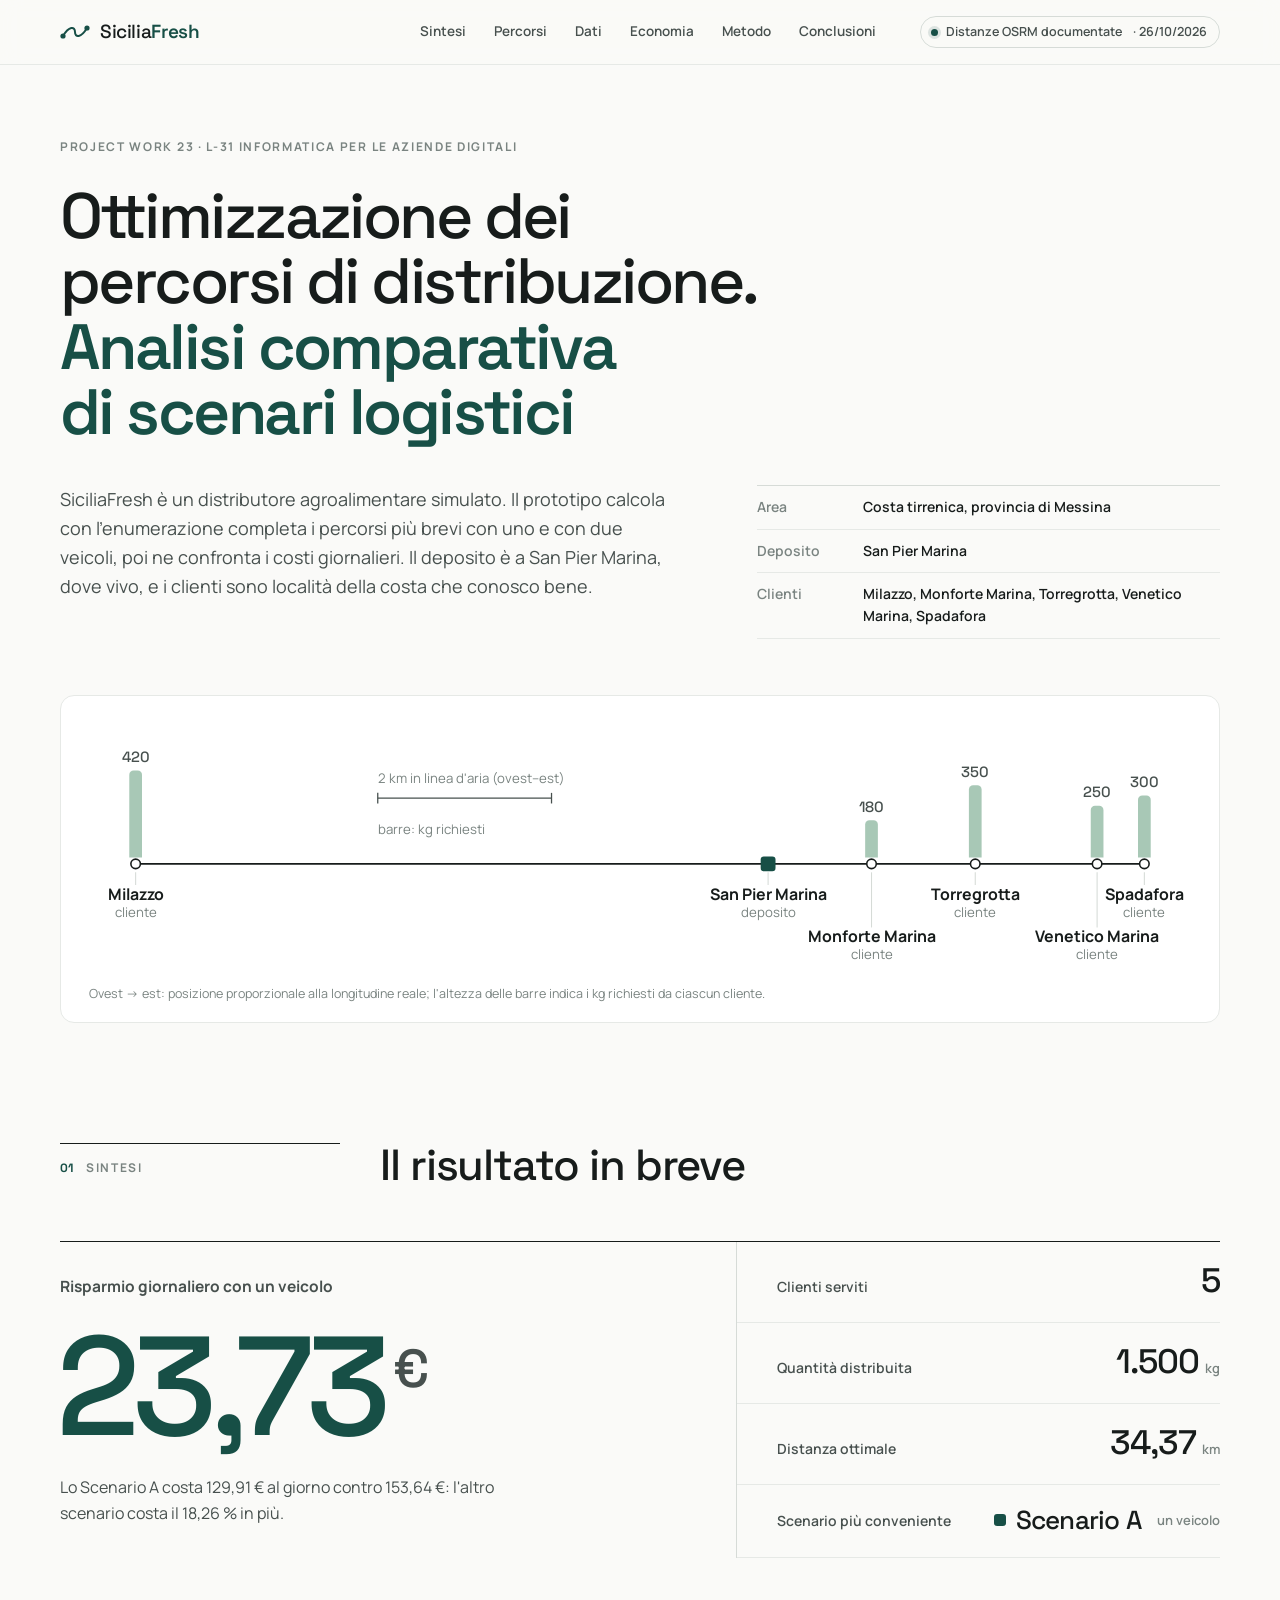
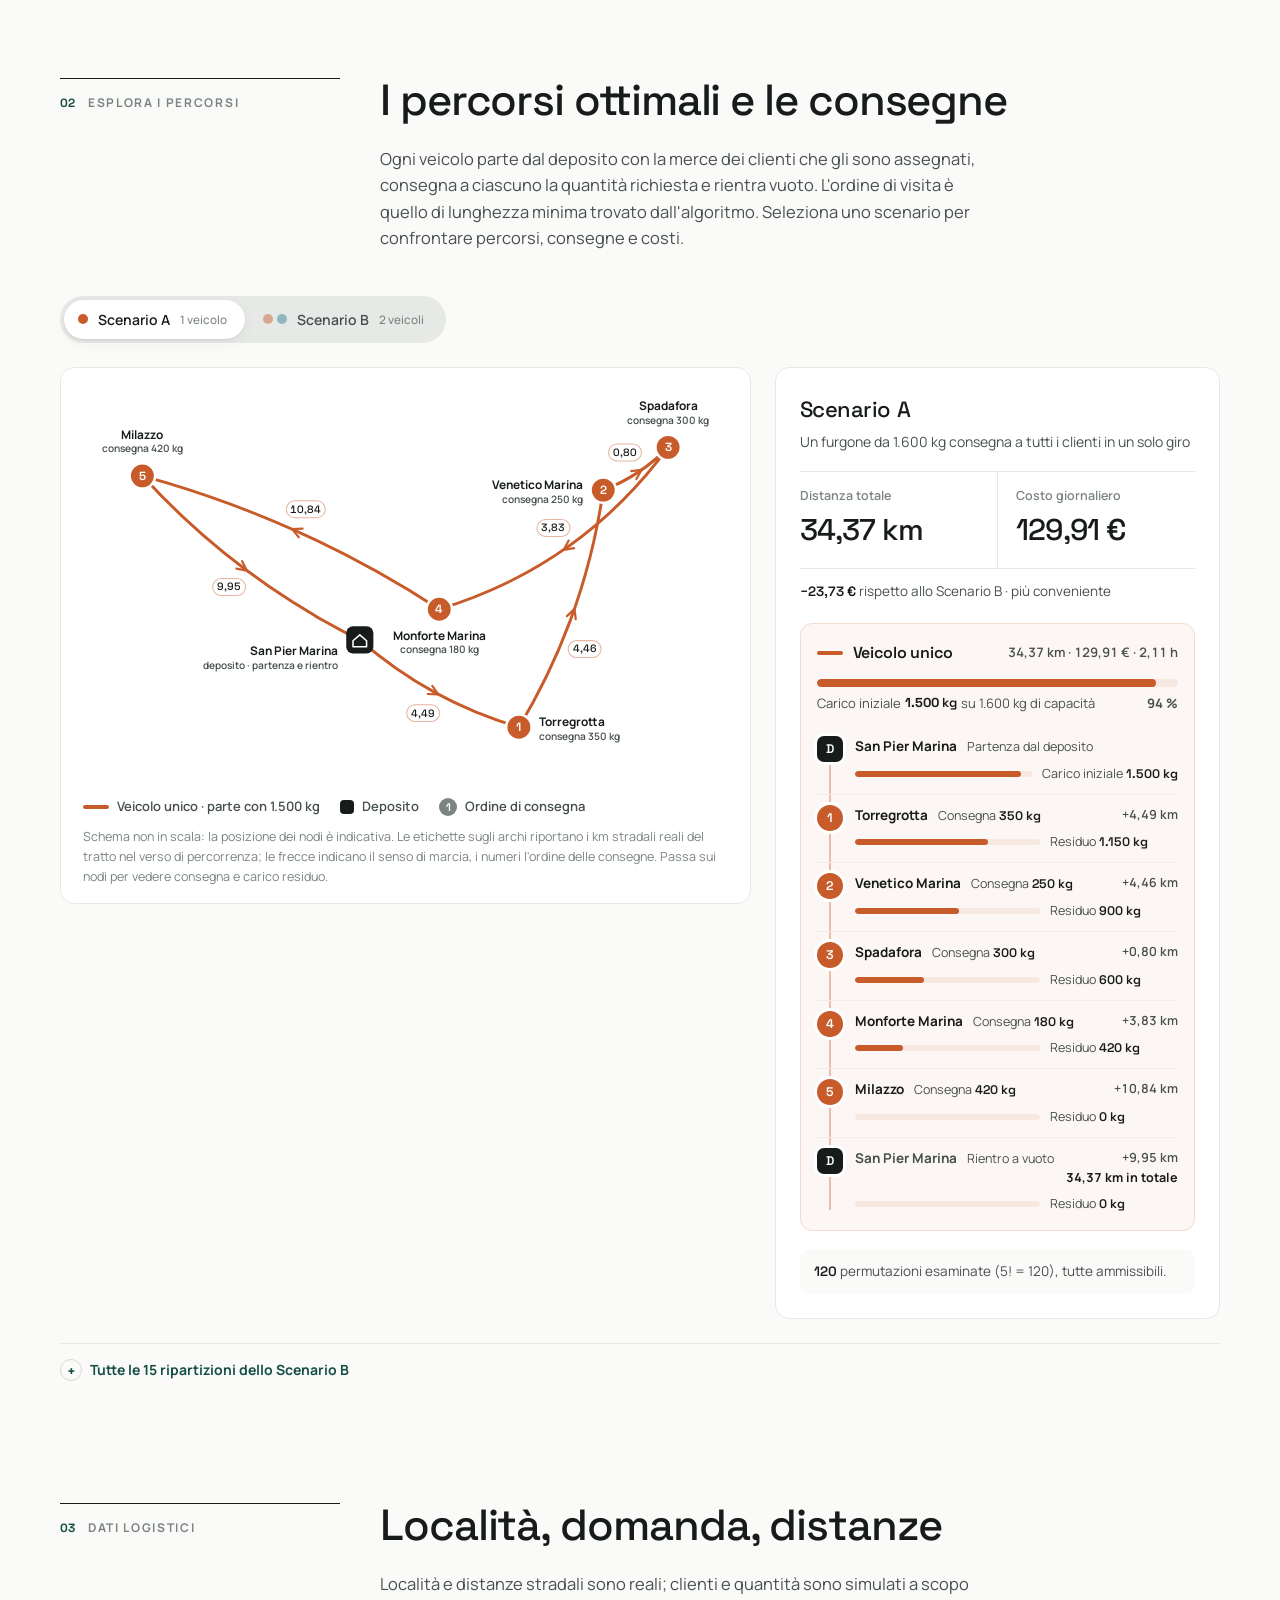
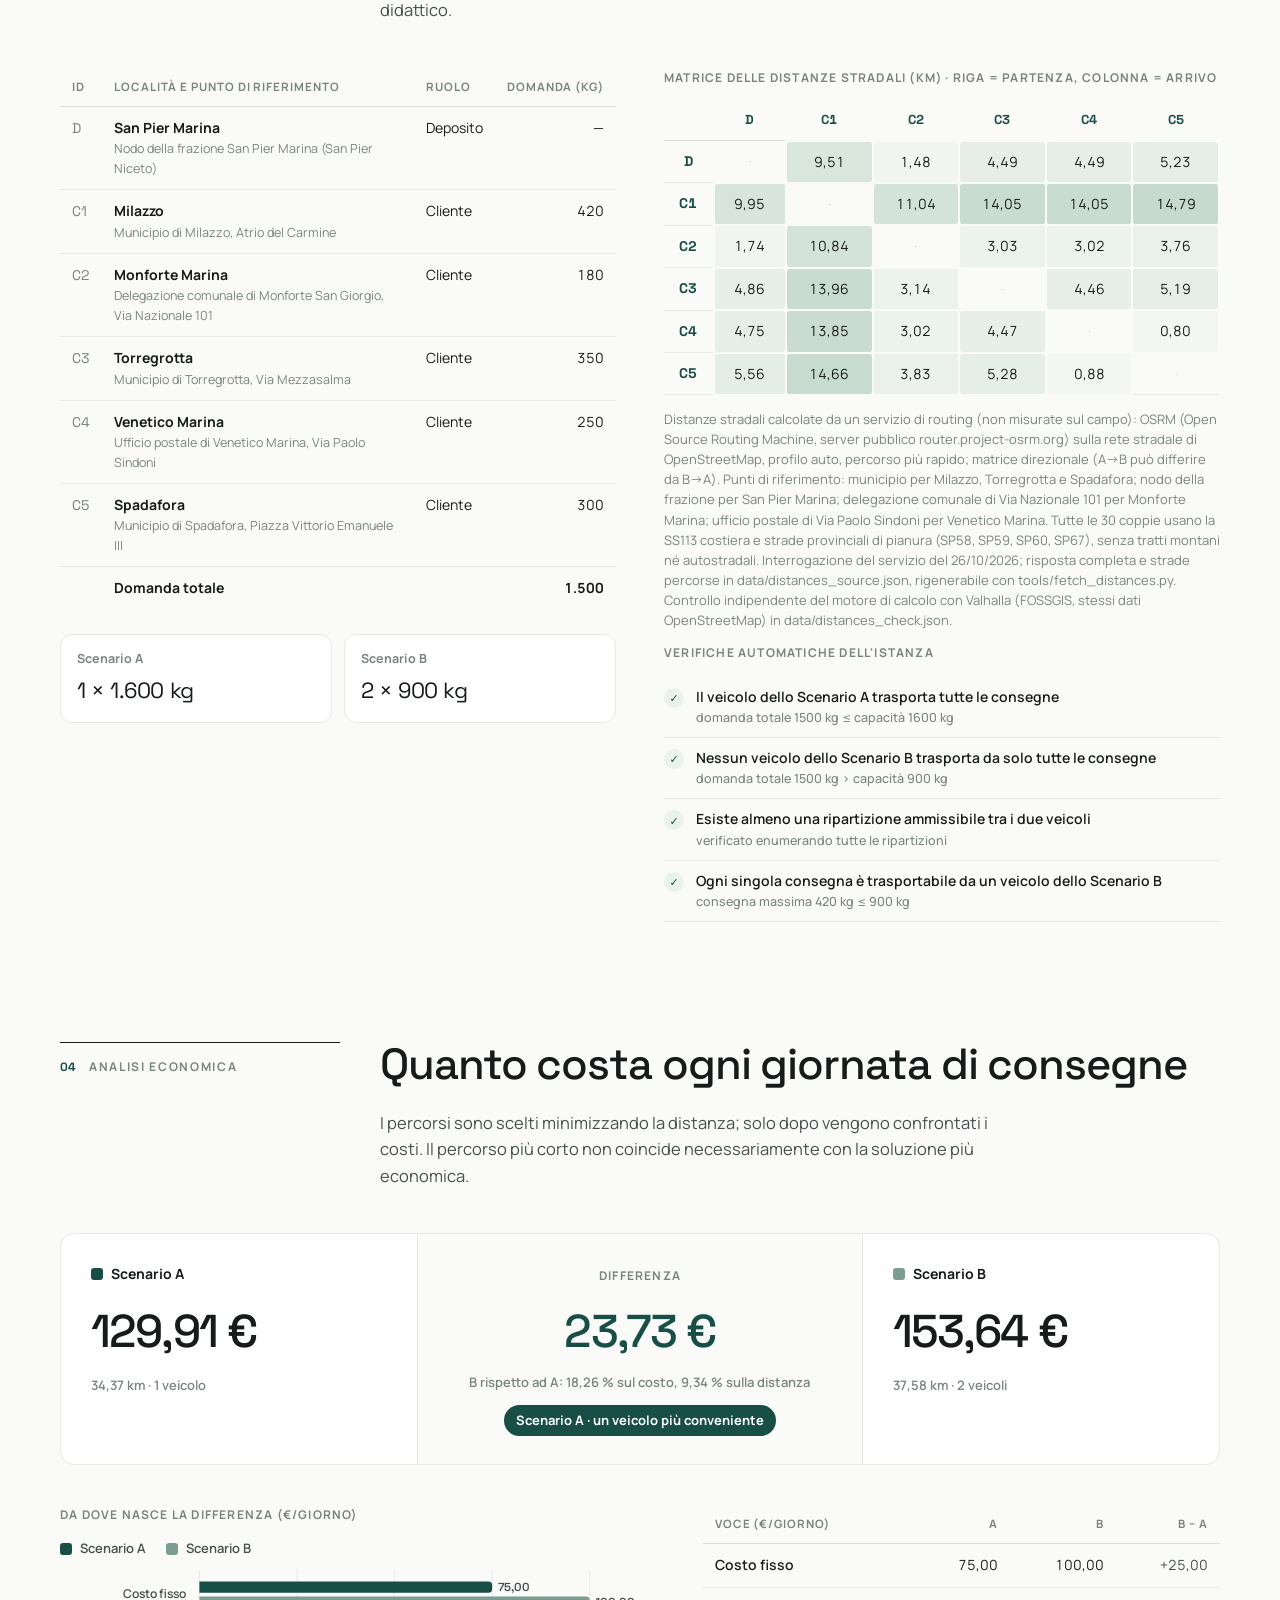
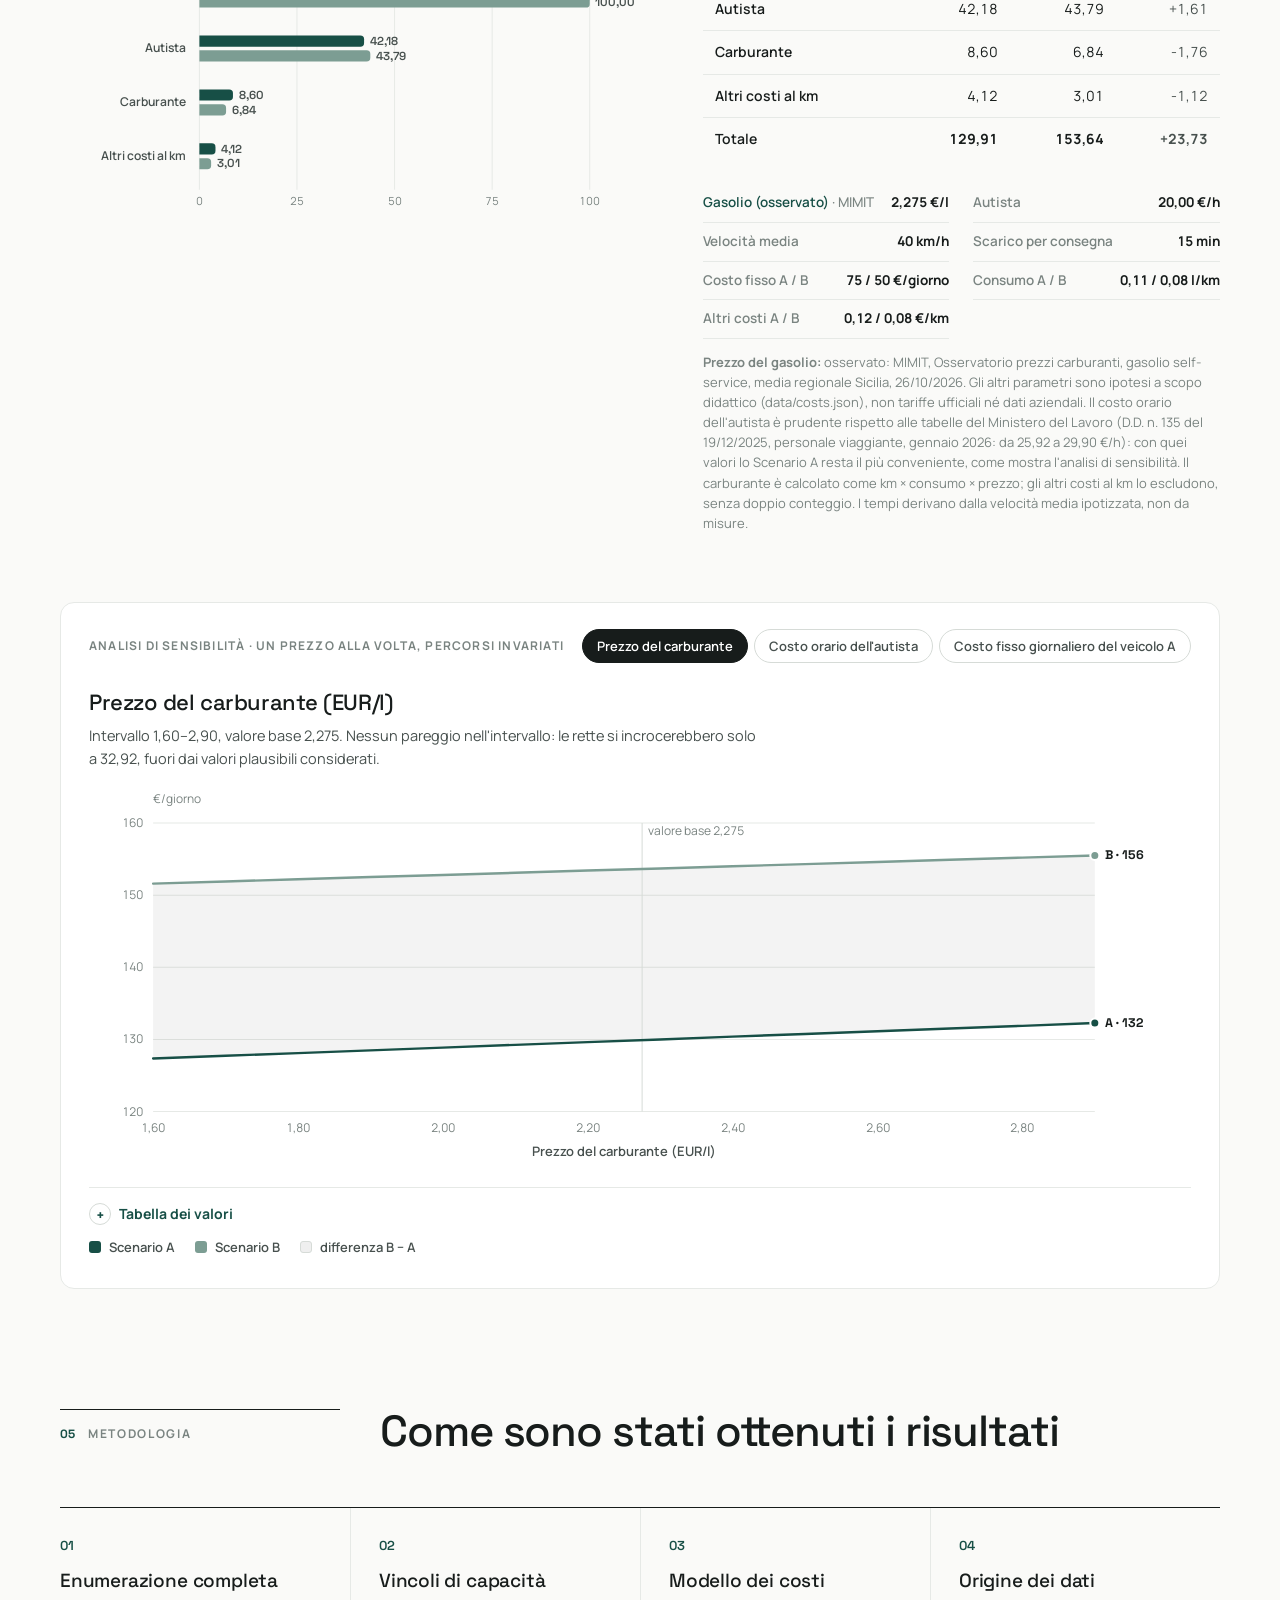
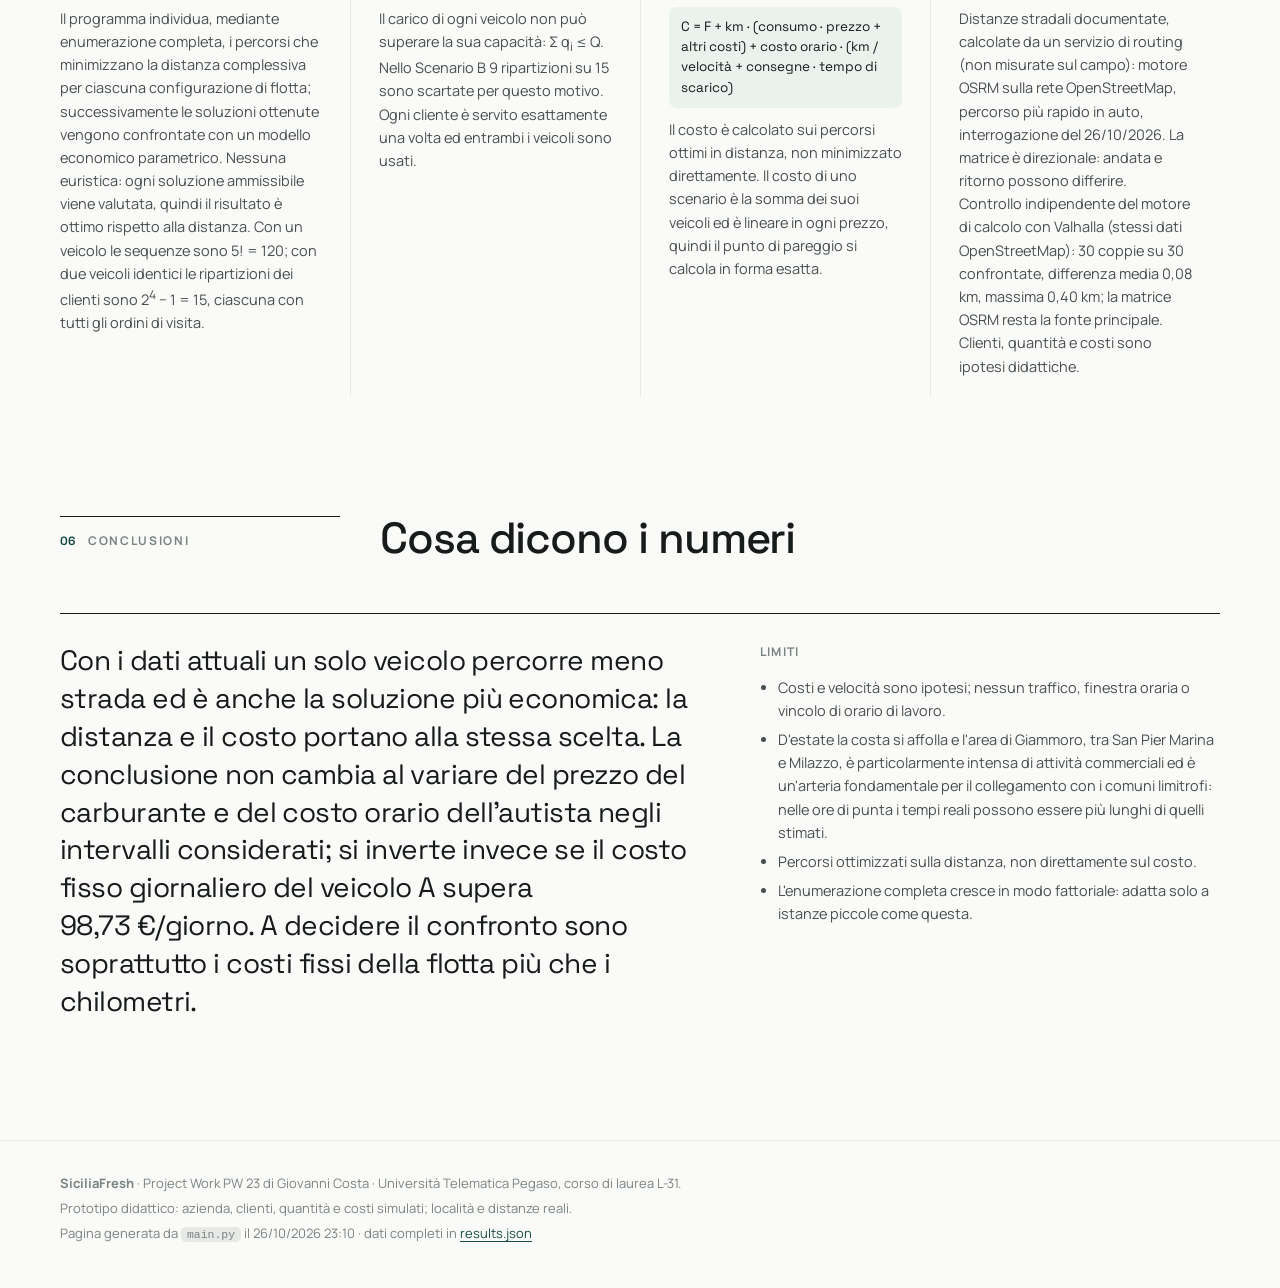
==== commit 05e117cb: "SiciliaFresh - Project Work PW 23: pianificazione e confronto economico delle consegne" ====
--- a/output/index.html
+++ b/output/index.html
@@ -19,24 +19,25 @@
       <span>Sicilia<b>Fresh</b></span></a>
     <nav aria-label="Sezioni"><a href="#overview">Sintesi</a><a href="#percorsi">Percorsi</a><a href="#dati">Dati</a>
       <a href="#economia">Economia</a><a href="#metodo">Metodo</a><a href="#conclusioni">Conclusioni</a></nav>
-    <span class="status ok"><i></i>Distanze OSRM documentate<span class="status-date">&nbsp;· 15/10/2026</span></span>
+    <span class="status ok"><i></i>Distanze OSRM documentate<span class="status-date">&nbsp;· 26/10/2026</span></span>
   </div>
 </header>
 
 <main id="top">
 <section class="hero wrap">
   <p class="eyebrow hero-eyebrow">Project Work 23 · L-31 Informatica per le Aziende Digitali</p>
-  <h1 class="reveal">Cinque consegne lungo la costa.<br><span>Uno o due furgoni?</span></h1>
+  <h1 class="reveal">Ottimizzazione dei<br>percorsi di distribuzione.<br><span>Analisi comparativa<br>di scenari logistici</span></h1>
   <div class="hero-meta reveal">
-    <p class="lead">SiciliaFresh Distribuzione è un distributore agroalimentare simulato. Il prototipo calcola con
-    l'enumerazione completa i percorsi più brevi con uno e con due veicoli, poi ne confronta i costi giornalieri.</p>
+    <p class="lead">SiciliaFresh è un distributore agroalimentare simulato. Il prototipo calcola con
+    l'enumerazione completa i percorsi più brevi con uno e con due veicoli, poi ne confronta i costi giornalieri.
+    Il deposito è a San Pier Marina, dove vivo, e i clienti sono località della costa che conosco bene.</p>
     <dl>
       <div><dt>Area</dt><dd>Costa tirrenica, provincia di Messina</dd></div>
       <div><dt>Deposito</dt><dd>San Pier Marina</dd></div>
       <div><dt>Clienti</dt><dd>Milazzo, Monforte Marina, Torregrotta, Venetico Marina, Spadafora</dd></div>
     </dl>
   </div>
-  <figure class="coast-fig reveal"><div class="scroll-x"><svg class="coast" viewBox="0 0 1040 236" role="img" aria-label="Località disposte da ovest a est secondo la longitudine reale, con la quantità richiesta"><line x1="44" y1="132" x2="996" y2="132" class="coast-line"/><line x1="44.0" y1="140" x2="44.0" y2="152" class="coast-leader"/><path d="M38.0,126 v-78.0 a4,4 0 0 1 4,-4 h4 a4,4 0 0 1 4,4 v78.0 z" class="coast-bar" data-tip="Milazzo: 420 kg richiesti"/><text x="44.0" y="36.0" class="coast-kg" text-anchor="middle">420</text><circle cx="44.0" cy="132" r="4.5" class="coast-stop"/><text x="44.0" y="166" class="coast-name" text-anchor="middle">Milazzo</text><text x="44.0" y="182" class="coast-sub" text-anchor="middle">cliente</text><line x1="640.9" y1="140" x2="640.9" y2="152" class="coast-leader"/><rect x="633.9" y="125" width="14" height="14" rx="3" class="coast-depot"/><text x="640.9" y="166" class="coast-name" text-anchor="middle">San Pier Marina</text><text x="640.9" y="182" class="coast-sub" text-anchor="middle">deposito</text><line x1="731.4" y1="140" x2="731.4" y2="192" class="coast-leader"/><path d="M725.4,126 v-31.1 a4,4 0 0 1 4,-4 h4 a4,4 0 0 1 4,4 v31.1 z" class="coast-bar" data-tip="Monforte Marina: 180 kg richiesti"/><text x="731.4" y="82.9" class="coast-kg" text-anchor="middle">180</text><circle cx="731.4" cy="132" r="4.5" class="coast-stop"/><text x="731.4" y="206" class="coast-name" text-anchor="middle">Monforte Marina</text><text x="731.4" y="222" class="coast-sub" text-anchor="middle">cliente</text><line x1="836.4" y1="140" x2="836.4" y2="152" class="coast-leader"/><path d="M830.4,126 v-64.3 a4,4 0 0 1 4,-4 h4 a4,4 0 0 1 4,4 v64.3 z" class="coast-bar" data-tip="Torregrotta: 350 kg richiesti"/><text x="836.4" y="49.7" class="coast-kg" text-anchor="middle">350</text><circle cx="836.4" cy="132" r="4.5" class="coast-stop"/><text x="836.4" y="166" class="coast-name" text-anchor="middle">Torregrotta</text><text x="836.4" y="182" class="coast-sub" text-anchor="middle">cliente</text><line x1="951.4" y1="140" x2="951.4" y2="192" class="coast-leader"/><path d="M945.4,126 v-44.8 a4,4 0 0 1 4,-4 h4 a4,4 0 0 1 4,4 v44.8 z" class="coast-bar" data-tip="Venetico Marina: 250 kg richiesti"/><text x="951.4" y="69.2" class="coast-kg" text-anchor="middle">250</text><circle cx="951.4" cy="132" r="4.5" class="coast-stop"/><text x="951.4" y="206" class="coast-name" text-anchor="middle">Venetico Marina</text><text x="951.4" y="222" class="coast-sub" text-anchor="middle">cliente</text><line x1="996.0" y1="140" x2="996.0" y2="152" class="coast-leader"/><path d="M990.0,126 v-54.6 a4,4 0 0 1 4,-4 h4 a4,4 0 0 1 4,4 v54.6 z" class="coast-bar" data-tip="Spadafora: 300 kg richiesti"/><text x="996.0" y="59.4" class="coast-kg" text-anchor="middle">300</text><circle cx="996.0" cy="132" r="4.5" class="coast-stop"/><text x="996.0" y="166" class="coast-name" text-anchor="middle">Spadafora</text><text x="996.0" y="182" class="coast-sub" text-anchor="middle">cliente</text><g class="coast-scale"><line x1="272.5" y1="70" x2="436.5" y2="70"/><line x1="272.5" y1="65" x2="272.5" y2="75"/><line x1="436.5" y1="65" x2="436.5" y2="75"/><text x="272.5" y="56">2 km in linea d'aria (ovest–est)</text></g><text x="272.5" y="104" class="coast-sub">barre: kg richiesti</text></svg></div>
+  <figure class="coast-fig reveal"><div class="scroll-x"><svg class="coast" viewBox="0 0 1040 236" role="img" aria-label="Località disposte da ovest a est secondo la longitudine reale, con la quantità richiesta"><line x1="44" y1="132" x2="996" y2="132" class="coast-line"/><line x1="44.0" y1="140" x2="44.0" y2="152" class="coast-leader"/><path d="M38.0,126 v-78.0 a4,4 0 0 1 4,-4 h4 a4,4 0 0 1 4,4 v78.0 z" class="coast-bar" data-tip="Milazzo: 420 kg richiesti"/><text x="44.0" y="36.0" class="coast-kg" text-anchor="middle">420</text><circle cx="44.0" cy="132" r="4.5" class="coast-stop"/><text x="44.0" y="166" class="coast-name" text-anchor="middle">Milazzo</text><text x="44.0" y="182" class="coast-sub" text-anchor="middle">cliente</text><line x1="640.9" y1="140" x2="640.9" y2="152" class="coast-leader"/><rect x="633.9" y="125" width="14" height="14" rx="3" class="coast-depot"/><text x="640.9" y="166" class="coast-name" text-anchor="middle">San Pier Marina</text><text x="640.9" y="182" class="coast-sub" text-anchor="middle">deposito</text><line x1="738.5" y1="140" x2="738.5" y2="192" class="coast-leader"/><path d="M732.5,126 v-31.1 a4,4 0 0 1 4,-4 h4 a4,4 0 0 1 4,4 v31.1 z" class="coast-bar" data-tip="Monforte Marina: 180 kg richiesti"/><text x="738.5" y="82.9" class="coast-kg" text-anchor="middle">180</text><circle cx="738.5" cy="132" r="4.5" class="coast-stop"/><text x="738.5" y="206" class="coast-name" text-anchor="middle">Monforte Marina</text><text x="738.5" y="222" class="coast-sub" text-anchor="middle">cliente</text><line x1="836.4" y1="140" x2="836.4" y2="152" class="coast-leader"/><path d="M830.4,126 v-64.3 a4,4 0 0 1 4,-4 h4 a4,4 0 0 1 4,4 v64.3 z" class="coast-bar" data-tip="Torregrotta: 350 kg richiesti"/><text x="836.4" y="49.7" class="coast-kg" text-anchor="middle">350</text><circle cx="836.4" cy="132" r="4.5" class="coast-stop"/><text x="836.4" y="166" class="coast-name" text-anchor="middle">Torregrotta</text><text x="836.4" y="182" class="coast-sub" text-anchor="middle">cliente</text><line x1="951.4" y1="140" x2="951.4" y2="192" class="coast-leader"/><path d="M945.4,126 v-44.8 a4,4 0 0 1 4,-4 h4 a4,4 0 0 1 4,4 v44.8 z" class="coast-bar" data-tip="Venetico Marina: 250 kg richiesti"/><text x="951.4" y="69.2" class="coast-kg" text-anchor="middle">250</text><circle cx="951.4" cy="132" r="4.5" class="coast-stop"/><text x="951.4" y="206" class="coast-name" text-anchor="middle">Venetico Marina</text><text x="951.4" y="222" class="coast-sub" text-anchor="middle">cliente</text><line x1="996.0" y1="140" x2="996.0" y2="152" class="coast-leader"/><path d="M990.0,126 v-54.6 a4,4 0 0 1 4,-4 h4 a4,4 0 0 1 4,4 v54.6 z" class="coast-bar" data-tip="Spadafora: 300 kg richiesti"/><text x="996.0" y="59.4" class="coast-kg" text-anchor="middle">300</text><circle cx="996.0" cy="132" r="4.5" class="coast-stop"/><text x="996.0" y="166" class="coast-name" text-anchor="middle">Spadafora</text><text x="996.0" y="182" class="coast-sub" text-anchor="middle">cliente</text><g class="coast-scale"><line x1="272.5" y1="70" x2="436.5" y2="70"/><line x1="272.5" y1="65" x2="272.5" y2="75"/><line x1="436.5" y1="65" x2="436.5" y2="75"/><text x="272.5" y="56">2 km in linea d'aria (ovest–est)</text></g><text x="272.5" y="104" class="coast-sub">barre: kg richiesti</text></svg></div>
     <figcaption>Ovest → est: posizione proporzionale alla longitudine reale; l'altezza delle barre indica i kg richiesti da ciascun cliente.</figcaption>
   </figure>
 </section>
@@ -46,14 +47,14 @@
   <div class="overview reveal">
     <div class="ov-main">
       <p class="ov-label">Risparmio giornaliero con un veicolo</p>
-      <p class="ov-hero"><span class="count" data-count="23.746220" data-decimals="2">23,75</span><span class="unit">€</span></p>
-      <p class="ov-text">Lo Scenario A costa 129,83&nbsp;€ al giorno contro
-      153,58&nbsp;€: 15,5&nbsp;% in meno.</p>
+      <p class="ov-hero"><span class="count" data-count="23.725468" data-decimals="2">23,73</span><span class="unit">€</span></p>
+      <p class="ov-text">Lo Scenario A costa 129,91&nbsp;€ al giorno contro
+      153,64&nbsp;€: l'altro scenario costa il 18,26&nbsp;% in più.</p>
     </div>
     <dl class="ov-list">
       <div><dt>Clienti serviti</dt><dd><span class="count" data-count="5.000000" data-decimals="0">5</span></dd></div>
       <div><dt>Quantità distribuita</dt><dd><span class="count" data-count="1500.000000" data-decimals="0">1.500</span><small>kg</small></dd></div>
-      <div><dt>Distanza ottimale</dt><dd><span class="count" data-count="34.320000" data-decimals="2">34,32</span><small>km</small></dd></div>
+      <div><dt>Distanza ottimale</dt><dd><span class="count" data-count="34.370000" data-decimals="2">34,37</span><small>km</small></dd></div>
       <div class="ov-win" style="--c:#174F46"><dt>Scenario più conveniente</dt>
         <dd><i></i>Scenario A<small>un veicolo</small></dd></div>
     </dl>
@@ -61,7 +62,7 @@
 </section>
 
 <section id="percorsi" class="section">
-  <header class="section-head reveal"><p class="eyebrow"><span>02</span>Route Explorer</p><h2>I percorsi ottimali e le consegne</h2><p class="section-intro">Ogni veicolo parte dal deposito con la merce dei clienti che gli sono assegnati, consegna a ciascuno la quantità richiesta e rientra vuoto. L'ordine di visita è quello di lunghezza minima trovato dall'algoritmo. Seleziona uno scenario per confrontare percorsi, consegne e costi.</p></header>
+  <header class="section-head reveal"><p class="eyebrow"><span>02</span>Esplora i percorsi</p><h2>I percorsi ottimali e le consegne</h2><p class="section-intro">Ogni veicolo parte dal deposito con la merce dei clienti che gli sono assegnati, consegna a ciascuno la quantità richiesta e rientra vuoto. L'ordine di visita è quello di lunghezza minima trovato dall'algoritmo. Seleziona uno scenario per confrontare percorsi, consegne e costi.</p></header>
   <div class="explorer reveal">
     <div class="switch" role="group" aria-label="Scenario visualizzato">
       <button type="button" data-scenario-btn="A" aria-pressed="true">
@@ -71,8 +72,8 @@
     </div>
     <div class="explorer-grid">
       <figure class="stage">
-        <div class="stage-graph" data-scenario-graph="A"><p class="stage-label">Scenario A</p><svg class="graph" viewBox="0 0 760 470" role="img" aria-label="Percorso ottimale, Scenario A"><defs><mask id="mask-A-0" maskUnits="userSpaceOnUse" x="0" y="0" width="760" height="470"><path d="M326.4,297.1 Q375.8,290.2 417.8,263.1 Q450.9,342.1 514.0,400.0 Q592.0,270.2 613.5,120.4 Q657.3,103.6 690.0,70.0 Q378.4,56.8 70.0,103.6 Q180.1,224.3 326.4,297.1" class="g-draw" data-delay="0"/></mask></defs><path d="M326.4,297.1 Q375.8,290.2 417.8,263.1 Q450.9,342.1 514.0,400.0 Q592.0,270.2 613.5,120.4 Q657.3,103.6 690.0,70.0 Q378.4,56.8 70.0,103.6 Q180.1,224.3 326.4,297.1" class="g-route" style="--vc:var(--v1)" mask="url(#mask-A-0)"/><path d="M-6,-5.5 L5,0 L-6,5.5" class="g-chev" style="--vc:var(--v1)" transform="translate(374.0,285.1) rotate(-20.4)"/><path d="M-6,-5.5 L5,0 L-6,5.5" class="g-chev" style="--vc:var(--v1)" transform="translate(458.4,336.8) rotate(54.9)"/><path d="M-6,-5.5 L5,0 L-6,5.5" class="g-chev" style="--vc:var(--v1)" transform="translate(577.9,265.2) rotate(-70.4)"/><path d="M-6,-5.5 L5,0 L-6,5.5" class="g-chev" style="--vc:var(--v1)" transform="translate(654.5,99.4) rotate(-33.4)"/><path d="M-6,-5.5 L5,0 L-6,5.5" class="g-chev" style="--vc:var(--v1)" transform="translate(379.2,71.8) rotate(176.9)"/><path d="M-6,-5.5 L5,0 L-6,5.5" class="g-chev" style="--vc:var(--v1)" transform="translate(189.1,212.3) rotate(37.0)"/><g class="g-leg" data-tip="Veicolo 1: San Pier Marina → Monforte Marina, 1,43 km"><rect x="344.8" y="248.9" width="38.8" height="20" rx="10" style="--vc:var(--v1)"/><text x="364.2" y="262.9" text-anchor="middle">1,43</text></g><g class="g-leg" data-tip="Veicolo 1: Monforte Marina → Torregrotta, 3,02 km"><rect x="450.8" y="294.0" width="38.8" height="20" rx="10" style="--vc:var(--v1)"/><text x="470.2" y="308.0" text-anchor="middle">3,02</text></g><g class="g-leg" data-tip="Veicolo 1: Torregrotta → Venetico Marina, 4,46 km"><rect x="572.1" y="297.9" width="38.8" height="20" rx="10" style="--vc:var(--v1)"/><text x="591.5" y="311.9" text-anchor="middle">4,46</text></g><g class="g-leg" data-tip="Veicolo 1: Venetico Marina → Spadafora, 0,80 km"><rect x="650.5" y="112.8" width="38.8" height="20" rx="10" style="--vc:var(--v1)"/><text x="669.9" y="126.8" text-anchor="middle">0,80</text></g><g class="g-leg" data-tip="Veicolo 1: Spadafora → Milazzo, 14,66 km"><rect x="429.7" y="41.7" width="46.0" height="20" rx="10" style="--vc:var(--v1)"/><text x="452.7" y="55.7" text-anchor="middle">14,66</text></g><g class="g-leg" data-tip="Veicolo 1: Milazzo → San Pier Marina, 9,95 km"><rect x="152.9" y="224.7" width="38.8" height="20" rx="10" style="--vc:var(--v1)"/><text x="172.3" y="238.7" text-anchor="middle">9,95</text></g><g class="g-node" data-tip="San Pier Marina — deposito. Partenza con 1.500 kg; rientro a vuoto (0 kg)." tabindex="0"><rect x="310.4" y="281.1" width="32" height="32" rx="8" class="g-depot"/><path d="M318.4,298.1 L326.4,291.1 L334.4,298.1 V305.1 H318.4 Z" class="g-depot-icon"/><text x="326.4" y="333.1" class="g-name" text-anchor="middle">San Pier Marina</text><text x="326.4" y="349.1" class="g-sub" text-anchor="middle">deposito · partenza e rientro</text></g><g class="g-node" data-tip="Veicolo 1 · fermata 5 · Milazzo: consegna 420 kg; carico residuo dopo la consegna 0 kg" tabindex="0"><circle cx="70.0" cy="103.6" r="15" class="g-stop" style="--vc:var(--v1)"/><text x="70.0" y="108.4" class="g-order" text-anchor="middle">5</text><text x="70.0" y="59.6" class="g-name" text-anchor="middle">Milazzo</text><text x="70.0" y="75.6" class="g-sub" text-anchor="middle">consegna 420 kg</text></g><g class="g-node" data-tip="Veicolo 1 · fermata 1 · Monforte Marina: consegna 180 kg; carico residuo dopo la consegna 1.320 kg" tabindex="0"><circle cx="417.8" cy="263.1" r="15" class="g-stop" style="--vc:var(--v1)"/><text x="417.8" y="267.9" class="g-order" text-anchor="middle">1</text><text x="441.8" y="262.1" class="g-name" text-anchor="start">Monforte Marina</text><text x="441.8" y="278.1" class="g-sub" text-anchor="start">consegna 180 kg</text></g><g class="g-node" data-tip="Veicolo 1 · fermata 2 · Torregrotta: consegna 350 kg; carico residuo dopo la consegna 970 kg" tabindex="0"><circle cx="514.0" cy="400.0" r="15" class="g-stop" style="--vc:var(--v1)"/><text x="514.0" y="404.8" class="g-order" text-anchor="middle">2</text><text x="538.0" y="399.0" class="g-name" text-anchor="start">Torregrotta</text><text x="538.0" y="415.0" class="g-sub" text-anchor="start">consegna 350 kg</text></g><g class="g-node" data-tip="Veicolo 1 · fermata 3 · Venetico Marina: consegna 250 kg; carico residuo dopo la consegna 720 kg" tabindex="0"><circle cx="613.5" cy="120.4" r="15" class="g-stop" style="--vc:var(--v1)"/><text x="613.5" y="125.2" class="g-order" text-anchor="middle">3</text><text x="589.5" y="119.4" class="g-name" text-anchor="end">Venetico Marina</text><text x="589.5" y="135.4" class="g-sub" text-anchor="end">consegna 250 kg</text></g><g class="g-node" data-tip="Veicolo 1 · fermata 4 · Spadafora: consegna 300 kg; carico residuo dopo la consegna 420 kg" tabindex="0"><circle cx="690.0" cy="70.0" r="15" class="g-stop" style="--vc:var(--v1)"/><text x="690.0" y="74.8" class="g-order" text-anchor="middle">4</text><text x="690.0" y="26.0" class="g-name" text-anchor="middle">Spadafora</text><text x="690.0" y="42.0" class="g-sub" text-anchor="middle">consegna 300 kg</text></g></svg><div class="legend"><span><i class="v-line" style="--vc:var(--v1)"></i>Veicolo unico · parte con 1.500 kg</span><span><i class="d-key"></i>Deposito</span><span><i class="n-key">1</i>Ordine di consegna</span></div></div>
-        <div class="stage-graph" data-scenario-graph="B"><p class="stage-label">Scenario B</p><svg class="graph" viewBox="0 0 760 470" role="img" aria-label="Percorsi ottimali dei due veicoli, Scenario B"><defs><mask id="mask-B-0" maskUnits="userSpaceOnUse" x="0" y="0" width="760" height="470"><path d="M326.4,297.1 Q375.8,290.2 417.8,263.1 Q256.4,156.1 70.0,103.6 Q180.1,224.3 326.4,297.1" class="g-draw" data-delay="0"/></mask><mask id="mask-B-1" maskUnits="userSpaceOnUse" x="0" y="0" width="760" height="470"><path d="M326.4,297.1 Q408.9,369.2 514.0,400.0 Q592.0,270.2 613.5,120.4 Q657.3,103.6 690.0,70.0 Q479.0,136.9 326.4,297.1" class="g-draw" data-delay="450"/></mask></defs><path d="M326.4,297.1 Q375.8,290.2 417.8,263.1 Q256.4,156.1 70.0,103.6 Q180.1,224.3 326.4,297.1" class="g-route" style="--vc:var(--v1)" mask="url(#mask-B-0)"/><path d="M326.4,297.1 Q408.9,369.2 514.0,400.0 Q592.0,270.2 613.5,120.4 Q657.3,103.6 690.0,70.0 Q479.0,136.9 326.4,297.1" class="g-route" style="--vc:var(--v2)" mask="url(#mask-B-1)"/><path d="M-6,-5.5 L5,0 L-6,5.5" class="g-chev" style="--vc:var(--v1)" transform="translate(374.0,285.1) rotate(-20.4)"/><path d="M-6,-5.5 L5,0 L-6,5.5" class="g-chev" style="--vc:var(--v1)" transform="translate(250.2,169.7) rotate(-155.4)"/><path d="M-6,-5.5 L5,0 L-6,5.5" class="g-chev" style="--vc:var(--v1)" transform="translate(189.1,212.3) rotate(37.0)"/><path d="M-6,-5.5 L5,0 L-6,5.5" class="g-chev" style="--vc:var(--v2)" transform="translate(414.5,358.9) rotate(28.7)"/><path d="M-6,-5.5 L5,0 L-6,5.5" class="g-chev" style="--vc:var(--v2)" transform="translate(577.9,265.2) rotate(-70.4)"/><path d="M-6,-5.5 L5,0 L-6,5.5" class="g-chev" style="--vc:var(--v2)" transform="translate(654.5,99.4) rotate(-33.4)"/><path d="M-6,-5.5 L5,0 L-6,5.5" class="g-chev" style="--vc:var(--v2)" transform="translate(493.6,160.2) rotate(148.0)"/><g class="g-leg" data-tip="Veicolo 1: San Pier Marina → Monforte Marina, 1,43 km"><rect x="364.3" y="301.4" width="38.8" height="20" rx="10" style="--vc:var(--v1)"/><text x="383.7" y="315.4" text-anchor="middle">1,43</text></g><g class="g-leg" data-tip="Veicolo 1: Monforte Marina → Milazzo, 10,85 km"><rect x="238.8" y="134.3" width="46.0" height="20" rx="10" style="--vc:var(--v1)"/><text x="261.8" y="148.3" text-anchor="middle">10,85</text></g><g class="g-leg" data-tip="Veicolo 1: Milazzo → San Pier Marina, 9,95 km"><rect x="152.9" y="224.7" width="38.8" height="20" rx="10" style="--vc:var(--v1)"/><text x="172.3" y="238.7" text-anchor="middle">9,95</text></g><g class="g-leg" data-tip="Veicolo 2: San Pier Marina → Torregrotta, 4,49 km"><rect x="381.7" y="373.4" width="38.8" height="20" rx="10" style="--vc:var(--v2)"/><text x="401.1" y="387.4" text-anchor="middle">4,49</text></g><g class="g-leg" data-tip="Veicolo 2: Torregrotta → Venetico Marina, 4,46 km"><rect x="572.1" y="297.9" width="38.8" height="20" rx="10" style="--vc:var(--v2)"/><text x="591.5" y="311.9" text-anchor="middle">4,46</text></g><g class="g-leg" data-tip="Veicolo 2: Venetico Marina → Spadafora, 0,80 km"><rect x="619.7" y="66.0" width="38.8" height="20" rx="10" style="--vc:var(--v2)"/><text x="639.1" y="80.0" text-anchor="middle">0,80</text></g><g class="g-leg" data-tip="Veicolo 2: Spadafora → San Pier Marina, 5,56 km"><rect x="459.4" y="126.5" width="38.8" height="20" rx="10" style="--vc:var(--v2)"/><text x="478.8" y="140.5" text-anchor="middle">5,56</text></g><g class="g-node" data-tip="San Pier Marina — deposito. Veicolo 1 parte con 600 kg; veicolo 2 parte con 900 kg; rientro a vuoto (0 kg)." tabindex="0"><rect x="310.4" y="281.1" width="32" height="32" rx="8" class="g-depot"/><path d="M318.4,298.1 L326.4,291.1 L334.4,298.1 V305.1 H318.4 Z" class="g-depot-icon"/><text x="300.4" y="315.1" class="g-name" text-anchor="end">San Pier Marina</text><text x="300.4" y="331.1" class="g-sub" text-anchor="end">deposito · partenza e rientro</text></g><g class="g-node" data-tip="Veicolo 1 · fermata 2 · Milazzo: consegna 420 kg; carico residuo dopo la consegna 0 kg" tabindex="0"><circle cx="70.0" cy="103.6" r="15" class="g-stop" style="--vc:var(--v1)"/><text x="70.0" y="108.4" class="g-order" text-anchor="middle">2</text><text x="70.0" y="59.6" class="g-name" text-anchor="middle">Milazzo</text><text x="70.0" y="75.6" class="g-sub" text-anchor="middle">consegna 420 kg</text></g><g class="g-node" data-tip="Veicolo 1 · fermata 1 · Monforte Marina: consegna 180 kg; carico residuo dopo la consegna 420 kg" tabindex="0"><circle cx="417.8" cy="263.1" r="15" class="g-stop" style="--vc:var(--v1)"/><text x="417.8" y="267.9" class="g-order" text-anchor="middle">1</text><text x="441.8" y="262.1" class="g-name" text-anchor="start">Monforte Marina</text><text x="441.8" y="278.1" class="g-sub" text-anchor="start">consegna 180 kg</text></g><g class="g-node" data-tip="Veicolo 2 · fermata 1 · Torregrotta: consegna 350 kg; carico residuo dopo la consegna 550 kg" tabindex="0"><circle cx="514.0" cy="400.0" r="15" class="g-stop" style="--vc:var(--v2)"/><text x="514.0" y="404.8" class="g-order" text-anchor="middle">1</text><text x="538.0" y="399.0" class="g-name" text-anchor="start">Torregrotta</text><text x="538.0" y="415.0" class="g-sub" text-anchor="start">consegna 350 kg</text></g><g class="g-node" data-tip="Veicolo 2 · fermata 2 · Venetico Marina: consegna 250 kg; carico residuo dopo la consegna 300 kg" tabindex="0"><circle cx="613.5" cy="120.4" r="15" class="g-stop" style="--vc:var(--v2)"/><text x="613.5" y="125.2" class="g-order" text-anchor="middle">2</text><text x="639.5" y="138.4" class="g-name" text-anchor="start">Venetico Marina</text><text x="639.5" y="154.4" class="g-sub" text-anchor="start">consegna 250 kg</text></g><g class="g-node" data-tip="Veicolo 2 · fermata 3 · Spadafora: consegna 300 kg; carico residuo dopo la consegna 0 kg" tabindex="0"><circle cx="690.0" cy="70.0" r="15" class="g-stop" style="--vc:var(--v2)"/><text x="690.0" y="74.8" class="g-order" text-anchor="middle">3</text><text x="690.0" y="26.0" class="g-name" text-anchor="middle">Spadafora</text><text x="690.0" y="42.0" class="g-sub" text-anchor="middle">consegna 300 kg</text></g></svg><div class="legend"><span><i class="v-line" style="--vc:var(--v1)"></i>Veicolo 1 · parte con 600 kg</span><span><i class="v-line" style="--vc:var(--v2)"></i>Veicolo 2 · parte con 900 kg</span><span><i class="d-key"></i>Deposito</span><span><i class="n-key">1</i>Ordine di consegna</span></div></div>
+        <div class="stage-graph" data-scenario-graph="A"><p class="stage-label">Scenario A</p><svg class="graph" viewBox="0 0 760 470" role="img" aria-label="Percorso ottimale, Scenario A"><defs><mask id="mask-A-0" maskUnits="userSpaceOnUse" x="0" y="0" width="760" height="470"><path d="M326.4,297.1 Q408.9,369.2 514.0,400.0 Q592.0,270.2 613.5,120.4 Q657.3,103.6 690.0,70.0 Q586.8,210.3 420.1,260.9 Q257.4,154.9 70.0,103.6 Q180.1,224.3 326.4,297.1" class="g-draw" data-delay="0"/></mask></defs><path d="M326.4,297.1 Q408.9,369.2 514.0,400.0 Q592.0,270.2 613.5,120.4 Q657.3,103.6 690.0,70.0 Q586.8,210.3 420.1,260.9 Q257.4,154.9 70.0,103.6 Q180.1,224.3 326.4,297.1" class="g-route" style="--vc:var(--v1)" mask="url(#mask-A-0)"/><path d="M-6,-5.5 L5,0 L-6,5.5" class="g-chev" style="--vc:var(--v1)" transform="translate(414.5,358.9) rotate(28.7)"/><path d="M-6,-5.5 L5,0 L-6,5.5" class="g-chev" style="--vc:var(--v1)" transform="translate(577.9,265.2) rotate(-70.4)"/><path d="M-6,-5.5 L5,0 L-6,5.5" class="g-chev" style="--vc:var(--v1)" transform="translate(654.5,99.4) rotate(-33.4)"/><path d="M-6,-5.5 L5,0 L-6,5.5" class="g-chev" style="--vc:var(--v1)" transform="translate(571.0,187.9) rotate(144.7)"/><path d="M-6,-5.5 L5,0 L-6,5.5" class="g-chev" style="--vc:var(--v1)" transform="translate(251.2,168.5) rotate(-155.8)"/><path d="M-6,-5.5 L5,0 L-6,5.5" class="g-chev" style="--vc:var(--v1)" transform="translate(189.1,212.3) rotate(37.0)"/><g class="g-leg" data-tip="Veicolo 1: San Pier Marina → Torregrotta, 4,49 km"><rect x="381.7" y="373.4" width="38.8" height="20" rx="10" style="--vc:var(--v1)"/><text x="401.1" y="387.4" text-anchor="middle">4,49</text></g><g class="g-leg" data-tip="Veicolo 1: Torregrotta → Venetico Marina, 4,46 km"><rect x="572.1" y="297.9" width="38.8" height="20" rx="10" style="--vc:var(--v1)"/><text x="591.5" y="311.9" text-anchor="middle">4,46</text></g><g class="g-leg" data-tip="Veicolo 1: Venetico Marina → Spadafora, 0,80 km"><rect x="619.7" y="66.0" width="38.8" height="20" rx="10" style="--vc:var(--v1)"/><text x="639.1" y="80.0" text-anchor="middle">0,80</text></g><g class="g-leg" data-tip="Veicolo 1: Spadafora → Monforte Marina, 3,83 km"><rect x="535.4" y="155.0" width="38.8" height="20" rx="10" style="--vc:var(--v1)"/><text x="554.8" y="169.0" text-anchor="middle">3,83</text></g><g class="g-leg" data-tip="Veicolo 1: Monforte Marina → Milazzo, 10,84 km"><rect x="239.7" y="133.0" width="46.0" height="20" rx="10" style="--vc:var(--v1)"/><text x="262.7" y="147.0" text-anchor="middle">10,84</text></g><g class="g-leg" data-tip="Veicolo 1: Milazzo → San Pier Marina, 9,95 km"><rect x="152.9" y="224.7" width="38.8" height="20" rx="10" style="--vc:var(--v1)"/><text x="172.3" y="238.7" text-anchor="middle">9,95</text></g><g class="g-node" data-tip="San Pier Marina — deposito. Partenza con 1.500 kg; rientro a vuoto (0 kg)." tabindex="0"><rect x="310.4" y="281.1" width="32" height="32" rx="8" class="g-depot"/><path d="M318.4,298.1 L326.4,291.1 L334.4,298.1 V305.1 H318.4 Z" class="g-depot-icon"/><text x="300.4" y="315.1" class="g-name" text-anchor="end">San Pier Marina</text><text x="300.4" y="331.1" class="g-sub" text-anchor="end">deposito · partenza e rientro</text></g><g class="g-node" data-tip="Veicolo 1 · fermata 5 · Milazzo: consegna 420 kg; carico residuo dopo la consegna 0 kg" tabindex="0"><circle cx="70.0" cy="103.6" r="15" class="g-stop" style="--vc:var(--v1)"/><text x="70.0" y="108.4" class="g-order" text-anchor="middle">5</text><text x="70.0" y="59.6" class="g-name" text-anchor="middle">Milazzo</text><text x="70.0" y="75.6" class="g-sub" text-anchor="middle">consegna 420 kg</text></g><g class="g-node" data-tip="Veicolo 1 · fermata 4 · Monforte Marina: consegna 180 kg; carico residuo dopo la consegna 420 kg" tabindex="0"><circle cx="420.1" cy="260.9" r="15" class="g-stop" style="--vc:var(--v1)"/><text x="420.1" y="265.7" class="g-order" text-anchor="middle">4</text><text x="420.1" y="296.9" class="g-name" text-anchor="middle">Monforte Marina</text><text x="420.1" y="312.9" class="g-sub" text-anchor="middle">consegna 180 kg</text></g><g class="g-node" data-tip="Veicolo 1 · fermata 1 · Torregrotta: consegna 350 kg; carico residuo dopo la consegna 1.150 kg" tabindex="0"><circle cx="514.0" cy="400.0" r="15" class="g-stop" style="--vc:var(--v1)"/><text x="514.0" y="404.8" class="g-order" text-anchor="middle">1</text><text x="538.0" y="399.0" class="g-name" text-anchor="start">Torregrotta</text><text x="538.0" y="415.0" class="g-sub" text-anchor="start">consegna 350 kg</text></g><g class="g-node" data-tip="Veicolo 1 · fermata 2 · Venetico Marina: consegna 250 kg; carico residuo dopo la consegna 900 kg" tabindex="0"><circle cx="613.5" cy="120.4" r="15" class="g-stop" style="--vc:var(--v1)"/><text x="613.5" y="125.2" class="g-order" text-anchor="middle">2</text><text x="589.5" y="119.4" class="g-name" text-anchor="end">Venetico Marina</text><text x="589.5" y="135.4" class="g-sub" text-anchor="end">consegna 250 kg</text></g><g class="g-node" data-tip="Veicolo 1 · fermata 3 · Spadafora: consegna 300 kg; carico residuo dopo la consegna 600 kg" tabindex="0"><circle cx="690.0" cy="70.0" r="15" class="g-stop" style="--vc:var(--v1)"/><text x="690.0" y="74.8" class="g-order" text-anchor="middle">3</text><text x="690.0" y="26.0" class="g-name" text-anchor="middle">Spadafora</text><text x="690.0" y="42.0" class="g-sub" text-anchor="middle">consegna 300 kg</text></g></svg><div class="legend"><span><i class="v-line" style="--vc:var(--v1)"></i>Veicolo unico · parte con 1.500 kg</span><span><i class="d-key"></i>Deposito</span><span><i class="n-key">1</i>Ordine di consegna</span></div></div>
+        <div class="stage-graph" data-scenario-graph="B"><p class="stage-label">Scenario B</p><svg class="graph" viewBox="0 0 760 470" role="img" aria-label="Percorsi ottimali dei due veicoli, Scenario B"><defs><mask id="mask-B-0" maskUnits="userSpaceOnUse" x="0" y="0" width="760" height="470"><path d="M326.4,297.1 Q377.2,289.3 420.1,260.9 Q257.4,154.9 70.0,103.6 Q180.1,224.3 326.4,297.1" class="g-draw" data-delay="0"/></mask><mask id="mask-B-1" maskUnits="userSpaceOnUse" x="0" y="0" width="760" height="470"><path d="M326.4,297.1 Q408.9,369.2 514.0,400.0 Q592.0,270.2 613.5,120.4 Q657.3,103.6 690.0,70.0 Q479.0,136.9 326.4,297.1" class="g-draw" data-delay="450"/></mask></defs><path d="M326.4,297.1 Q377.2,289.3 420.1,260.9 Q257.4,154.9 70.0,103.6 Q180.1,224.3 326.4,297.1" class="g-route" style="--vc:var(--v1)" mask="url(#mask-B-0)"/><path d="M326.4,297.1 Q408.9,369.2 514.0,400.0 Q592.0,270.2 613.5,120.4 Q657.3,103.6 690.0,70.0 Q479.0,136.9 326.4,297.1" class="g-route" style="--vc:var(--v2)" mask="url(#mask-B-1)"/><path d="M-6,-5.5 L5,0 L-6,5.5" class="g-chev" style="--vc:var(--v1)" transform="translate(375.2,284.1) rotate(-21.1)"/><path d="M-6,-5.5 L5,0 L-6,5.5" class="g-chev" style="--vc:var(--v1)" transform="translate(251.2,168.5) rotate(-155.8)"/><path d="M-6,-5.5 L5,0 L-6,5.5" class="g-chev" style="--vc:var(--v1)" transform="translate(189.1,212.3) rotate(37.0)"/><path d="M-6,-5.5 L5,0 L-6,5.5" class="g-chev" style="--vc:var(--v2)" transform="translate(414.5,358.9) rotate(28.7)"/><path d="M-6,-5.5 L5,0 L-6,5.5" class="g-chev" style="--vc:var(--v2)" transform="translate(577.9,265.2) rotate(-70.4)"/><path d="M-6,-5.5 L5,0 L-6,5.5" class="g-chev" style="--vc:var(--v2)" transform="translate(654.5,99.4) rotate(-33.4)"/><path d="M-6,-5.5 L5,0 L-6,5.5" class="g-chev" style="--vc:var(--v2)" transform="translate(493.6,160.2) rotate(148.0)"/><g class="g-leg" data-tip="Veicolo 1: San Pier Marina → Monforte Marina, 1,48 km"><rect x="365.9" y="300.3" width="38.8" height="20" rx="10" style="--vc:var(--v1)"/><text x="385.3" y="314.3" text-anchor="middle">1,48</text></g><g class="g-leg" data-tip="Veicolo 1: Monforte Marina → Milazzo, 10,84 km"><rect x="239.7" y="133.0" width="46.0" height="20" rx="10" style="--vc:var(--v1)"/><text x="262.7" y="147.0" text-anchor="middle">10,84</text></g><g class="g-leg" data-tip="Veicolo 1: Milazzo → San Pier Marina, 9,95 km"><rect x="152.9" y="224.7" width="38.8" height="20" rx="10" style="--vc:var(--v1)"/><text x="172.3" y="238.7" text-anchor="middle">9,95</text></g><g class="g-leg" data-tip="Veicolo 2: San Pier Marina → Torregrotta, 4,49 km"><rect x="381.7" y="373.4" width="38.8" height="20" rx="10" style="--vc:var(--v2)"/><text x="401.1" y="387.4" text-anchor="middle">4,49</text></g><g class="g-leg" data-tip="Veicolo 2: Torregrotta → Venetico Marina, 4,46 km"><rect x="572.1" y="297.9" width="38.8" height="20" rx="10" style="--vc:var(--v2)"/><text x="591.5" y="311.9" text-anchor="middle">4,46</text></g><g class="g-leg" data-tip="Veicolo 2: Venetico Marina → Spadafora, 0,80 km"><rect x="619.7" y="66.0" width="38.8" height="20" rx="10" style="--vc:var(--v2)"/><text x="639.1" y="80.0" text-anchor="middle">0,80</text></g><g class="g-leg" data-tip="Veicolo 2: Spadafora → San Pier Marina, 5,56 km"><rect x="459.4" y="126.5" width="38.8" height="20" rx="10" style="--vc:var(--v2)"/><text x="478.8" y="140.5" text-anchor="middle">5,56</text></g><g class="g-node" data-tip="San Pier Marina — deposito. Veicolo 1 parte con 600 kg; veicolo 2 parte con 900 kg; rientro a vuoto (0 kg)." tabindex="0"><rect x="310.4" y="281.1" width="32" height="32" rx="8" class="g-depot"/><path d="M318.4,298.1 L326.4,291.1 L334.4,298.1 V305.1 H318.4 Z" class="g-depot-icon"/><text x="300.4" y="315.1" class="g-name" text-anchor="end">San Pier Marina</text><text x="300.4" y="331.1" class="g-sub" text-anchor="end">deposito · partenza e rientro</text></g><g class="g-node" data-tip="Veicolo 1 · fermata 2 · Milazzo: consegna 420 kg; carico residuo dopo la consegna 0 kg" tabindex="0"><circle cx="70.0" cy="103.6" r="15" class="g-stop" style="--vc:var(--v1)"/><text x="70.0" y="108.4" class="g-order" text-anchor="middle">2</text><text x="70.0" y="59.6" class="g-name" text-anchor="middle">Milazzo</text><text x="70.0" y="75.6" class="g-sub" text-anchor="middle">consegna 420 kg</text></g><g class="g-node" data-tip="Veicolo 1 · fermata 1 · Monforte Marina: consegna 180 kg; carico residuo dopo la consegna 420 kg" tabindex="0"><circle cx="420.1" cy="260.9" r="15" class="g-stop" style="--vc:var(--v1)"/><text x="420.1" y="265.7" class="g-order" text-anchor="middle">1</text><text x="444.1" y="259.9" class="g-name" text-anchor="start">Monforte Marina</text><text x="444.1" y="275.9" class="g-sub" text-anchor="start">consegna 180 kg</text></g><g class="g-node" data-tip="Veicolo 2 · fermata 1 · Torregrotta: consegna 350 kg; carico residuo dopo la consegna 550 kg" tabindex="0"><circle cx="514.0" cy="400.0" r="15" class="g-stop" style="--vc:var(--v2)"/><text x="514.0" y="404.8" class="g-order" text-anchor="middle">1</text><text x="538.0" y="399.0" class="g-name" text-anchor="start">Torregrotta</text><text x="538.0" y="415.0" class="g-sub" text-anchor="start">consegna 350 kg</text></g><g class="g-node" data-tip="Veicolo 2 · fermata 2 · Venetico Marina: consegna 250 kg; carico residuo dopo la consegna 300 kg" tabindex="0"><circle cx="613.5" cy="120.4" r="15" class="g-stop" style="--vc:var(--v2)"/><text x="613.5" y="125.2" class="g-order" text-anchor="middle">2</text><text x="639.5" y="138.4" class="g-name" text-anchor="start">Venetico Marina</text><text x="639.5" y="154.4" class="g-sub" text-anchor="start">consegna 250 kg</text></g><g class="g-node" data-tip="Veicolo 2 · fermata 3 · Spadafora: consegna 300 kg; carico residuo dopo la consegna 0 kg" tabindex="0"><circle cx="690.0" cy="70.0" r="15" class="g-stop" style="--vc:var(--v2)"/><text x="690.0" y="74.8" class="g-order" text-anchor="middle">3</text><text x="690.0" y="26.0" class="g-name" text-anchor="middle">Spadafora</text><text x="690.0" y="42.0" class="g-sub" text-anchor="middle">consegna 300 kg</text></g></svg><div class="legend"><span><i class="v-line" style="--vc:var(--v1)"></i>Veicolo 1 · parte con 600 kg</span><span><i class="v-line" style="--vc:var(--v2)"></i>Veicolo 2 · parte con 900 kg</span><span><i class="d-key"></i>Deposito</span><span><i class="n-key">1</i>Ordine di consegna</span></div></div>
         <figcaption>Schema non in scala: la posizione dei nodi è indicativa. Le etichette sugli archi riportano i km
         stradali reali del tratto nel verso di percorrenza; le frecce indicano il senso di marcia, i numeri l'ordine
         delle consegne. Passa sui nodi per vedere consegna e carico residuo.</figcaption>
@@ -82,19 +83,19 @@
       <p class="panel-kicker">Scenario A</p>
       <p class="panel-sub">Un furgone da 1.600 kg consegna a tutti i clienti in un solo giro</p>
       <div class="panel-figures">
-        <div><span>Distanza totale</span><b><span data-key="a.distance_km">34,32&nbsp;km</span></b></div>
-        <div><span>Costo giornaliero</span><b><span data-key="a.cost_total">129,83&nbsp;€</span></b></div>
-      </div>
-      <p class="panel-delta"><b>−23,75&nbsp;€</b> rispetto allo Scenario B · più conveniente</p>
+        <div><span>Distanza totale</span><b><span data-key="a.distance_km">34,37&nbsp;km</span></b></div>
+        <div><span>Costo giornaliero</span><b><span data-key="a.cost_total">129,91&nbsp;€</span></b></div>
+      </div>
+      <p class="panel-delta"><b>−23,73&nbsp;€</b> rispetto allo Scenario B · più conveniente</p>
       
       <div class="vehicle" style="--vc:var(--v1)">
         <div class="vehicle-head"><span class="v-swatch" aria-hidden="true"></span><h4>Veicolo unico</h4>
-          <span class="vehicle-meta"><span data-key="a.v1.distance_km">34,32&nbsp;km</span> · <span data-key="a.v1.cost_total">129,83&nbsp;€</span> · 2,11&nbsp;h</span></div>
+          <span class="vehicle-meta"><span data-key="a.v1.distance_km">34,37&nbsp;km</span> · <span data-key="a.v1.cost_total">129,91&nbsp;€</span> · 2,11&nbsp;h</span></div>
         <div class="meter" role="img" aria-label="Carico iniziale 1.500 kg su una capacità di 1.600 kg">
           <span style="--w:93.8%"></span></div>
         <p class="meter-label">Carico iniziale <b><span data-key="a.load_kg">1.500</span>&nbsp;kg</b> su 1.600 kg di capacità
           <span>94&nbsp;%</span></p>
-        <ol class="timeline" style="--vc:var(--v1)"><li class="tl-row tl-start"><span class="tl-dot d">D</span><span class="tl-main"><b>San Pier Marina</b><small>Partenza dal deposito</small></span><span class="tl-load"><span class="tl-bar" role="img" aria-label="Carico residuo 1.500 kg"><span style="--w:93.8%"></span></span><span>Carico iniziale <b>1.500&nbsp;kg</b></span></span><span class="tl-km"></span></li><li class="tl-row"><span class="tl-dot">1</span><span class="tl-main"><b>Monforte Marina</b><small>Consegna <b>180&nbsp;kg</b></small></span><span class="tl-load"><span class="tl-bar" role="img" aria-label="Carico residuo 1.320 kg"><span style="--w:82.5%"></span></span><span>Residuo <b>1.320&nbsp;kg</b></span></span><span class="tl-km">+1,43&nbsp;km</span></li><li class="tl-row"><span class="tl-dot">2</span><span class="tl-main"><b>Torregrotta</b><small>Consegna <b>350&nbsp;kg</b></small></span><span class="tl-load"><span class="tl-bar" role="img" aria-label="Carico residuo 970 kg"><span style="--w:60.6%"></span></span><span>Residuo <b>970&nbsp;kg</b></span></span><span class="tl-km">+3,02&nbsp;km</span></li><li class="tl-row"><span class="tl-dot">3</span><span class="tl-main"><b>Venetico Marina</b><small>Consegna <b>250&nbsp;kg</b></small></span><span class="tl-load"><span class="tl-bar" role="img" aria-label="Carico residuo 720 kg"><span style="--w:45.0%"></span></span><span>Residuo <b>720&nbsp;kg</b></span></span><span class="tl-km">+4,46&nbsp;km</span></li><li class="tl-row"><span class="tl-dot">4</span><span class="tl-main"><b>Spadafora</b><small>Consegna <b>300&nbsp;kg</b></small></span><span class="tl-load"><span class="tl-bar" role="img" aria-label="Carico residuo 420 kg"><span style="--w:26.2%"></span></span><span>Residuo <b>420&nbsp;kg</b></span></span><span class="tl-km">+0,80&nbsp;km</span></li><li class="tl-row"><span class="tl-dot">5</span><span class="tl-main"><b>Milazzo</b><small>Consegna <b>420&nbsp;kg</b></small></span><span class="tl-load"><span class="tl-bar" role="img" aria-label="Carico residuo 0 kg"><span style="--w:0.0%"></span></span><span>Residuo <b>0&nbsp;kg</b></span></span><span class="tl-km">+14,66&nbsp;km</span></li><li class="tl-row tl-end"><span class="tl-dot d">D</span><span class="tl-main"><b>San Pier Marina</b><small>Rientro a vuoto</small></span><span class="tl-load"><span class="tl-bar" role="img" aria-label="Carico residuo 0 kg"><span style="--w:0.0%"></span></span><span>Residuo <b>0&nbsp;kg</b></span></span><span class="tl-km">+9,95&nbsp;km<em>34,32&nbsp;km in totale</em></span></li></ol>
+        <ol class="timeline" style="--vc:var(--v1)"><li class="tl-row tl-start"><span class="tl-dot d">D</span><span class="tl-main"><b>San Pier Marina</b><small>Partenza dal deposito</small></span><span class="tl-load"><span class="tl-bar" role="img" aria-label="Carico residuo 1.500 kg"><span style="--w:93.8%"></span></span><span>Carico iniziale <b>1.500&nbsp;kg</b></span></span><span class="tl-km"></span></li><li class="tl-row"><span class="tl-dot">1</span><span class="tl-main"><b>Torregrotta</b><small>Consegna <b>350&nbsp;kg</b></small></span><span class="tl-load"><span class="tl-bar" role="img" aria-label="Carico residuo 1.150 kg"><span style="--w:71.9%"></span></span><span>Residuo <b>1.150&nbsp;kg</b></span></span><span class="tl-km">+4,49&nbsp;km</span></li><li class="tl-row"><span class="tl-dot">2</span><span class="tl-main"><b>Venetico Marina</b><small>Consegna <b>250&nbsp;kg</b></small></span><span class="tl-load"><span class="tl-bar" role="img" aria-label="Carico residuo 900 kg"><span style="--w:56.2%"></span></span><span>Residuo <b>900&nbsp;kg</b></span></span><span class="tl-km">+4,46&nbsp;km</span></li><li class="tl-row"><span class="tl-dot">3</span><span class="tl-main"><b>Spadafora</b><small>Consegna <b>300&nbsp;kg</b></small></span><span class="tl-load"><span class="tl-bar" role="img" aria-label="Carico residuo 600 kg"><span style="--w:37.5%"></span></span><span>Residuo <b>600&nbsp;kg</b></span></span><span class="tl-km">+0,80&nbsp;km</span></li><li class="tl-row"><span class="tl-dot">4</span><span class="tl-main"><b>Monforte Marina</b><small>Consegna <b>180&nbsp;kg</b></small></span><span class="tl-load"><span class="tl-bar" role="img" aria-label="Carico residuo 420 kg"><span style="--w:26.2%"></span></span><span>Residuo <b>420&nbsp;kg</b></span></span><span class="tl-km">+3,83&nbsp;km</span></li><li class="tl-row"><span class="tl-dot">5</span><span class="tl-main"><b>Milazzo</b><small>Consegna <b>420&nbsp;kg</b></small></span><span class="tl-load"><span class="tl-bar" role="img" aria-label="Carico residuo 0 kg"><span style="--w:0.0%"></span></span><span>Residuo <b>0&nbsp;kg</b></span></span><span class="tl-km">+10,84&nbsp;km</span></li><li class="tl-row tl-end"><span class="tl-dot d">D</span><span class="tl-main"><b>San Pier Marina</b><small>Rientro a vuoto</small></span><span class="tl-load"><span class="tl-bar" role="img" aria-label="Carico residuo 0 kg"><span style="--w:0.0%"></span></span><span>Residuo <b>0&nbsp;kg</b></span></span><span class="tl-km">+9,95&nbsp;km<em>34,37&nbsp;km in totale</em></span></li></ol>
       </div>
       <p class="enum"><b><span data-key="a.evaluated">120</span></b> permutazioni esaminate (5! = 120), tutte ammissibili.</p>
     </div>
@@ -102,23 +103,23 @@
       <p class="panel-kicker">Scenario B</p>
       <p class="panel-sub">Due furgoni identici da 900 kg si dividono le consegne</p>
       <div class="panel-figures">
-        <div><span>Distanza totale</span><b><span data-key="b.distance_km">37,54&nbsp;km</span></b></div>
-        <div><span>Costo giornaliero</span><b><span data-key="b.cost_total">153,58&nbsp;€</span></b></div>
-      </div>
-      <p class="panel-delta"><b>+23,75&nbsp;€</b> rispetto allo Scenario A · più costoso</p>
+        <div><span>Distanza totale</span><b><span data-key="b.distance_km">37,58&nbsp;km</span></b></div>
+        <div><span>Costo giornaliero</span><b><span data-key="b.cost_total">153,64&nbsp;€</span></b></div>
+      </div>
+      <p class="panel-delta"><b>+23,73&nbsp;€</b> rispetto allo Scenario A · più costoso</p>
       
       <div class="vehicle" style="--vc:var(--v1)">
         <div class="vehicle-head"><span class="v-swatch" aria-hidden="true"></span><h4>Veicolo 1</h4>
-          <span class="vehicle-meta"><span data-key="b.v1.distance_km">22,23&nbsp;km</span> · <span data-key="b.v1.cost_total">76,92&nbsp;€</span> · 1,06&nbsp;h</span></div>
+          <span class="vehicle-meta"><span data-key="b.v1.distance_km">22,27&nbsp;km</span> · <span data-key="b.v1.cost_total">76,97&nbsp;€</span> · 1,06&nbsp;h</span></div>
         <div class="meter" role="img" aria-label="Carico iniziale 600 kg su una capacità di 900 kg">
           <span style="--w:66.7%"></span></div>
         <p class="meter-label">Carico iniziale <b><span data-key="b.v1.load_kg">600</span>&nbsp;kg</b> su 900 kg di capacità
           <span>67&nbsp;%</span></p>
-        <ol class="timeline" style="--vc:var(--v1)"><li class="tl-row tl-start"><span class="tl-dot d">D</span><span class="tl-main"><b>San Pier Marina</b><small>Partenza dal deposito</small></span><span class="tl-load"><span class="tl-bar" role="img" aria-label="Carico residuo 600 kg"><span style="--w:66.7%"></span></span><span>Carico iniziale <b>600&nbsp;kg</b></span></span><span class="tl-km"></span></li><li class="tl-row"><span class="tl-dot">1</span><span class="tl-main"><b>Monforte Marina</b><small>Consegna <b>180&nbsp;kg</b></small></span><span class="tl-load"><span class="tl-bar" role="img" aria-label="Carico residuo 420 kg"><span style="--w:46.7%"></span></span><span>Residuo <b>420&nbsp;kg</b></span></span><span class="tl-km">+1,43&nbsp;km</span></li><li class="tl-row"><span class="tl-dot">2</span><span class="tl-main"><b>Milazzo</b><small>Consegna <b>420&nbsp;kg</b></small></span><span class="tl-load"><span class="tl-bar" role="img" aria-label="Carico residuo 0 kg"><span style="--w:0.0%"></span></span><span>Residuo <b>0&nbsp;kg</b></span></span><span class="tl-km">+10,85&nbsp;km</span></li><li class="tl-row tl-end"><span class="tl-dot d">D</span><span class="tl-main"><b>San Pier Marina</b><small>Rientro a vuoto</small></span><span class="tl-load"><span class="tl-bar" role="img" aria-label="Carico residuo 0 kg"><span style="--w:0.0%"></span></span><span>Residuo <b>0&nbsp;kg</b></span></span><span class="tl-km">+9,95&nbsp;km<em>22,23&nbsp;km in totale</em></span></li></ol>
+        <ol class="timeline" style="--vc:var(--v1)"><li class="tl-row tl-start"><span class="tl-dot d">D</span><span class="tl-main"><b>San Pier Marina</b><small>Partenza dal deposito</small></span><span class="tl-load"><span class="tl-bar" role="img" aria-label="Carico residuo 600 kg"><span style="--w:66.7%"></span></span><span>Carico iniziale <b>600&nbsp;kg</b></span></span><span class="tl-km"></span></li><li class="tl-row"><span class="tl-dot">1</span><span class="tl-main"><b>Monforte Marina</b><small>Consegna <b>180&nbsp;kg</b></small></span><span class="tl-load"><span class="tl-bar" role="img" aria-label="Carico residuo 420 kg"><span style="--w:46.7%"></span></span><span>Residuo <b>420&nbsp;kg</b></span></span><span class="tl-km">+1,48&nbsp;km</span></li><li class="tl-row"><span class="tl-dot">2</span><span class="tl-main"><b>Milazzo</b><small>Consegna <b>420&nbsp;kg</b></small></span><span class="tl-load"><span class="tl-bar" role="img" aria-label="Carico residuo 0 kg"><span style="--w:0.0%"></span></span><span>Residuo <b>0&nbsp;kg</b></span></span><span class="tl-km">+10,84&nbsp;km</span></li><li class="tl-row tl-end"><span class="tl-dot d">D</span><span class="tl-main"><b>San Pier Marina</b><small>Rientro a vuoto</small></span><span class="tl-load"><span class="tl-bar" role="img" aria-label="Carico residuo 0 kg"><span style="--w:0.0%"></span></span><span>Residuo <b>0&nbsp;kg</b></span></span><span class="tl-km">+9,95&nbsp;km<em>22,27&nbsp;km in totale</em></span></li></ol>
       </div>
       <div class="vehicle" style="--vc:var(--v2)">
         <div class="vehicle-head"><span class="v-swatch" aria-hidden="true"></span><h4>Veicolo 2</h4>
-          <span class="vehicle-meta"><span data-key="b.v2.distance_km">15,31&nbsp;km</span> · <span data-key="b.v2.cost_total">76,65&nbsp;€</span> · 1,13&nbsp;h</span></div>
+          <span class="vehicle-meta"><span data-key="b.v2.distance_km">15,31&nbsp;km</span> · <span data-key="b.v2.cost_total">76,67&nbsp;€</span> · 1,13&nbsp;h</span></div>
         <div class="meter" role="img" aria-label="Carico iniziale 900 kg su una capacità di 900 kg">
           <span style="--w:100.0%"></span></div>
         <p class="meter-label">Carico iniziale <b><span data-key="b.v2.load_kg">900</span>&nbsp;kg</b> su 900 kg di capacità
@@ -134,7 +135,7 @@
       <div class="table-wrap"><table>
         <thead><tr><th>Clienti del veicolo 1</th><th class='n'>Carico iniziale (kg)</th><th>Clienti del veicolo 2</th>
         <th class='n'>Carico iniziale (kg)</th><th>Ammissibile</th><th class='n'>Miglior distanza (km)</th></tr></thead>
-        <tbody><tr class='opt'><td>Milazzo, Monforte Marina</td><td class='n'>600</td><td>Torregrotta, Venetico Marina, Spadafora</td><td class='n'>900</td><td>sì</td><td class='n'>37,54</td></tr><tr class=''><td>Milazzo, Torregrotta</td><td class='n'>770</td><td>Monforte Marina, Venetico Marina, Spadafora</td><td class='n'>730</td><td>sì</td><td class='n'>39,49</td></tr><tr class=''><td>Milazzo, Venetico Marina</td><td class='n'>670</td><td>Monforte Marina, Torregrotta, Spadafora</td><td class='n'>830</td><td>sì</td><td class='n'>43,49</td></tr><tr class=''><td>Milazzo, Spadafora</td><td class='n'>720</td><td>Monforte Marina, Torregrotta, Venetico Marina</td><td class='n'>780</td><td>sì</td><td class='n'>43,50</td></tr><tr class=''><td>Milazzo, Monforte Marina, Venetico Marina</td><td class='n'>850</td><td>Torregrotta, Spadafora</td><td class='n'>650</td><td>sì</td><td class='n'>43,77</td></tr><tr class=''><td>Milazzo, Monforte Marina, Spadafora</td><td class='n'>900</td><td>Torregrotta, Venetico Marina</td><td class='n'>600</td><td>sì</td><td class='n'>43,78</td></tr><tr class='muted'><td>Milazzo</td><td class='n'>420</td><td>Monforte Marina, Torregrotta, Venetico Marina, Spadafora</td><td class='n'>1.080</td><td>no — capacità superata</td><td class='n'>—</td></tr><tr class='muted'><td>Milazzo, Monforte Marina, Torregrotta</td><td class='n'>950</td><td>Venetico Marina, Spadafora</td><td class='n'>550</td><td>no — capacità superata</td><td class='n'>—</td></tr><tr class='muted'><td>Milazzo, Torregrotta, Venetico Marina</td><td class='n'>1.020</td><td>Monforte Marina, Spadafora</td><td class='n'>480</td><td>no — capacità superata</td><td class='n'>—</td></tr><tr class='muted'><td>Milazzo, Monforte Marina, Torregrotta, Venetico Marina</td><td class='n'>1.200</td><td>Spadafora</td><td class='n'>300</td><td>no — capacità superata</td><td class='n'>—</td></tr><tr class='muted'><td>Milazzo, Torregrotta, Spadafora</td><td class='n'>1.070</td><td>Monforte Marina, Venetico Marina</td><td class='n'>430</td><td>no — capacità superata</td><td class='n'>—</td></tr><tr class='muted'><td>Milazzo, Monforte Marina, Torregrotta, Spadafora</td><td class='n'>1.250</td><td>Venetico Marina</td><td class='n'>250</td><td>no — capacità superata</td><td class='n'>—</td></tr><tr class='muted'><td>Milazzo, Venetico Marina, Spadafora</td><td class='n'>970</td><td>Monforte Marina, Torregrotta</td><td class='n'>530</td><td>no — capacità superata</td><td class='n'>—</td></tr><tr class='muted'><td>Milazzo, Monforte Marina, Venetico Marina, Spadafora</td><td class='n'>1.150</td><td>Torregrotta</td><td class='n'>350</td><td>no — capacità superata</td><td class='n'>—</td></tr><tr class='muted'><td>Milazzo, Torregrotta, Venetico Marina, Spadafora</td><td class='n'>1.320</td><td>Monforte Marina</td><td class='n'>180</td><td>no — capacità superata</td><td class='n'>—</td></tr></tbody></table></div>
+        <tbody><tr class='opt'><td>Milazzo, Monforte Marina</td><td class='n'>600</td><td>Torregrotta, Venetico Marina, Spadafora</td><td class='n'>900</td><td>sì</td><td class='n'>37,58</td></tr><tr class=''><td>Milazzo, Torregrotta</td><td class='n'>770</td><td>Monforte Marina, Venetico Marina, Spadafora</td><td class='n'>730</td><td>sì</td><td class='n'>39,26</td></tr><tr class=''><td>Milazzo, Venetico Marina</td><td class='n'>670</td><td>Monforte Marina, Torregrotta, Spadafora</td><td class='n'>830</td><td>sì</td><td class='n'>43,54</td></tr><tr class=''><td>Milazzo, Monforte Marina, Venetico Marina</td><td class='n'>850</td><td>Torregrotta, Spadafora</td><td class='n'>650</td><td>sì</td><td class='n'>43,54</td></tr><tr class=''><td>Milazzo, Spadafora</td><td class='n'>720</td><td>Monforte Marina, Torregrotta, Venetico Marina</td><td class='n'>780</td><td>sì</td><td class='n'>43,55</td></tr><tr class=''><td>Milazzo, Monforte Marina, Spadafora</td><td class='n'>900</td><td>Torregrotta, Venetico Marina</td><td class='n'>600</td><td>sì</td><td class='n'>43,55</td></tr><tr class='muted'><td>Milazzo</td><td class='n'>420</td><td>Monforte Marina, Torregrotta, Venetico Marina, Spadafora</td><td class='n'>1.080</td><td>no — capacità superata</td><td class='n'>—</td></tr><tr class='muted'><td>Milazzo, Monforte Marina, Torregrotta</td><td class='n'>950</td><td>Venetico Marina, Spadafora</td><td class='n'>550</td><td>no — capacità superata</td><td class='n'>—</td></tr><tr class='muted'><td>Milazzo, Torregrotta, Venetico Marina</td><td class='n'>1.020</td><td>Monforte Marina, Spadafora</td><td class='n'>480</td><td>no — capacità superata</td><td class='n'>—</td></tr><tr class='muted'><td>Milazzo, Monforte Marina, Torregrotta, Venetico Marina</td><td class='n'>1.200</td><td>Spadafora</td><td class='n'>300</td><td>no — capacità superata</td><td class='n'>—</td></tr><tr class='muted'><td>Milazzo, Torregrotta, Spadafora</td><td class='n'>1.070</td><td>Monforte Marina, Venetico Marina</td><td class='n'>430</td><td>no — capacità superata</td><td class='n'>—</td></tr><tr class='muted'><td>Milazzo, Monforte Marina, Torregrotta, Spadafora</td><td class='n'>1.250</td><td>Venetico Marina</td><td class='n'>250</td><td>no — capacità superata</td><td class='n'>—</td></tr><tr class='muted'><td>Milazzo, Venetico Marina, Spadafora</td><td class='n'>970</td><td>Monforte Marina, Torregrotta</td><td class='n'>530</td><td>no — capacità superata</td><td class='n'>—</td></tr><tr class='muted'><td>Milazzo, Monforte Marina, Venetico Marina, Spadafora</td><td class='n'>1.150</td><td>Torregrotta</td><td class='n'>350</td><td>no — capacità superata</td><td class='n'>—</td></tr><tr class='muted'><td>Milazzo, Torregrotta, Venetico Marina, Spadafora</td><td class='n'>1.320</td><td>Monforte Marina</td><td class='n'>180</td><td>no — capacità superata</td><td class='n'>—</td></tr></tbody></table></div>
       <p class="note">Il carico iniziale di un veicolo è la somma delle quantità da consegnare ai suoi clienti e non può
       superare 900 kg. Il primo cliente è sempre assegnato al veicolo 1: scambiare due veicoli identici non produce una
       soluzione nuova. In evidenza la ripartizione ottimale.</p>
@@ -148,7 +149,7 @@
     <div>
       <div class="table-wrap"><table class="places">
         <thead><tr><th>ID</th><th>Località e punto di riferimento</th><th>Ruolo</th><th class='n'>Domanda (kg)</th></tr></thead>
-        <tbody><tr><td class='id'>D</td><td><b>San Pier Marina</b><small>Nodo della frazione San Pier Marina (San Pier Niceto)</small></td><td>Deposito</td><td class='n'>—</td></tr><tr><td class='id'>C1</td><td><b>Milazzo</b><small>Municipio di Milazzo, Atrio del Carmine</small></td><td>Cliente</td><td class='n'>420</td></tr><tr><td class='id'>C2</td><td><b>Monforte Marina</b><small>Nodo della frazione Monforte Marina (Monforte San Giorgio)</small></td><td>Cliente</td><td class='n'>180</td></tr><tr><td class='id'>C3</td><td><b>Torregrotta</b><small>Municipio di Torregrotta, Via Mezzasalma</small></td><td>Cliente</td><td class='n'>350</td></tr><tr><td class='id'>C4</td><td><b>Venetico Marina</b><small>Ufficio postale di Venetico Marina, Via Paolo Sindoni</small></td><td>Cliente</td><td class='n'>250</td></tr><tr><td class='id'>C5</td><td><b>Spadafora</b><small>Municipio di Spadafora, Piazza Vittorio Emanuele III</small></td><td>Cliente</td><td class='n'>300</td></tr><tr class='total'><td></td><td>Domanda totale</td><td></td><td class='n'><span data-key="total_demand_kg">1.500</span></td></tr></tbody></table></div>
+        <tbody><tr><td class='id'>D</td><td><b>San Pier Marina</b><small>Nodo della frazione San Pier Marina (San Pier Niceto)</small></td><td>Deposito</td><td class='n'>—</td></tr><tr><td class='id'>C1</td><td><b>Milazzo</b><small>Municipio di Milazzo, Atrio del Carmine</small></td><td>Cliente</td><td class='n'>420</td></tr><tr><td class='id'>C2</td><td><b>Monforte Marina</b><small>Delegazione comunale di Monforte San Giorgio, Via Nazionale 101</small></td><td>Cliente</td><td class='n'>180</td></tr><tr><td class='id'>C3</td><td><b>Torregrotta</b><small>Municipio di Torregrotta, Via Mezzasalma</small></td><td>Cliente</td><td class='n'>350</td></tr><tr><td class='id'>C4</td><td><b>Venetico Marina</b><small>Ufficio postale di Venetico Marina, Via Paolo Sindoni</small></td><td>Cliente</td><td class='n'>250</td></tr><tr><td class='id'>C5</td><td><b>Spadafora</b><small>Municipio di Spadafora, Piazza Vittorio Emanuele III</small></td><td>Cliente</td><td class='n'>300</td></tr><tr class='total'><td></td><td>Domanda totale</td><td></td><td class='n'><span data-key="total_demand_kg">1.500</span></td></tr></tbody></table></div>
       <dl class="capacity">
         <div><dt>Scenario A</dt><dd>1 × <span data-key="capacity_a_kg">1.600</span> kg</dd></div>
         <div><dt>Scenario B</dt><dd>2 × <span data-key="capacity_b_kg">900</span> kg</dd></div>
@@ -157,8 +158,8 @@
     <div>
       <p class="mini-title">Matrice delle distanze stradali (km) · riga = partenza, colonna = arrivo</p>
       <div class="table-wrap"><table class="matrix"><thead><tr><th></th><th>D</th><th>C1</th><th>C2</th><th>C3</th><th>C4</th><th>C5</th></tr></thead>
-        <tbody><tr><th>D</th><td class='diag'>·</td><td style='--s:42%' data-tip='San Pier Marina → Milazzo: 9,51 km'>9,51</td><td style='--s:10%' data-tip='San Pier Marina → Monforte Marina: 1,43 km'>1,43</td><td style='--s:23%' data-tip='San Pier Marina → Torregrotta: 4,49 km'>4,49</td><td style='--s:23%' data-tip='San Pier Marina → Venetico Marina: 4,49 km'>4,49</td><td style='--s:25%' data-tip='San Pier Marina → Spadafora: 5,23 km'>5,23</td></tr><tr><th>C1</th><td style='--s:44%' data-tip='Milazzo → San Pier Marina: 9,95 km'>9,95</td><td class='diag'>·</td><td style='--s:48%' data-tip='Milazzo → Monforte Marina: 10,99 km'>10,99</td><td style='--s:60%' data-tip='Milazzo → Torregrotta: 14,05 km'>14,05</td><td style='--s:60%' data-tip='Milazzo → Venetico Marina: 14,05 km'>14,05</td><td style='--s:63%' data-tip='Milazzo → Spadafora: 14,79 km'>14,79</td></tr><tr><th>C2</th><td style='--s:12%' data-tip='Monforte Marina → San Pier Marina: 1,75 km'>1,75</td><td style='--s:48%' data-tip='Monforte Marina → Milazzo: 10,85 km'>10,85</td><td class='diag'>·</td><td style='--s:17%' data-tip='Monforte Marina → Torregrotta: 3,02 km'>3,02</td><td style='--s:19%' data-tip='Monforte Marina → Venetico Marina: 3,49 km'>3,49</td><td style='--s:21%' data-tip='Monforte Marina → Spadafora: 4,22 km'>4,22</td></tr><tr><th>C3</th><td style='--s:24%' data-tip='Torregrotta → San Pier Marina: 4,86 km'>4,86</td><td style='--s:60%' data-tip='Torregrotta → Milazzo: 13,96 km'>13,96</td><td style='--s:18%' data-tip='Torregrotta → Monforte Marina: 3,35 km'>3,35</td><td class='diag'>·</td><td style='--s:22%' data-tip='Torregrotta → Venetico Marina: 4,46 km'>4,46</td><td style='--s:25%' data-tip='Torregrotta → Spadafora: 5,19 km'>5,19</td></tr><tr><th>C4</th><td style='--s:24%' data-tip='Venetico Marina → San Pier Marina: 4,75 km'>4,75</td><td style='--s:59%' data-tip='Venetico Marina → Milazzo: 13,85 km'>13,85</td><td style='--s:18%' data-tip='Venetico Marina → Monforte Marina: 3,24 km'>3,24</td><td style='--s:22%' data-tip='Venetico Marina → Torregrotta: 4,47 km'>4,47</td><td class='diag'>·</td><td style='--s:8%' data-tip='Venetico Marina → Spadafora: 0,80 km'>0,80</td></tr><tr><th>C5</th><td style='--s:27%' data-tip='Spadafora → San Pier Marina: 5,56 km'>5,56</td><td style='--s:62%' data-tip='Spadafora → Milazzo: 14,66 km'>14,66</td><td style='--s:21%' data-tip='Spadafora → Monforte Marina: 4,05 km'>4,05</td><td style='--s:26%' data-tip='Spadafora → Torregrotta: 5,28 km'>5,28</td><td style='--s:8%' data-tip='Spadafora → Venetico Marina: 0,88 km'>0,88</td><td class='diag'>·</td></tr></tbody></table></div>
-      <p class="note">Distanze stradali calcolate da un servizio di routing (non misurate sul campo): OSRM (Open Source Routing Machine, server pubblico router.project-osrm.org) sulla rete stradale di OpenStreetMap, profilo auto, percorso più rapido; matrice direzionale (A→B può differire da B→A). Punti di riferimento: municipio per Milazzo, Torregrotta e Spadafora; nodo della frazione per San Pier Marina e Monforte Marina; ufficio postale di Via Paolo Sindoni per Venetico Marina. Tutte le 30 coppie usano la SS113 costiera e strade provinciali di pianura (SP58, SP59, SP60, SP67), senza tratti montani né autostradali. Interrogazione del servizio del 15/10/2026; risposta completa e strade percorse in data/distances_source.json, rigenerabile con tools/fetch_distances.py. Controllo indipendente del motore di calcolo con Valhalla (FOSSGIS, stessi dati OpenStreetMap) in data/distances_check.json.</p>
+        <tbody><tr><th>D</th><td class='diag'>·</td><td style='--s:42%' data-tip='San Pier Marina → Milazzo: 9,51 km'>9,51</td><td style='--s:11%' data-tip='San Pier Marina → Monforte Marina: 1,48 km'>1,48</td><td style='--s:23%' data-tip='San Pier Marina → Torregrotta: 4,49 km'>4,49</td><td style='--s:23%' data-tip='San Pier Marina → Venetico Marina: 4,49 km'>4,49</td><td style='--s:25%' data-tip='San Pier Marina → Spadafora: 5,23 km'>5,23</td></tr><tr><th>C1</th><td style='--s:44%' data-tip='Milazzo → San Pier Marina: 9,95 km'>9,95</td><td class='diag'>·</td><td style='--s:48%' data-tip='Milazzo → Monforte Marina: 11,04 km'>11,04</td><td style='--s:60%' data-tip='Milazzo → Torregrotta: 14,05 km'>14,05</td><td style='--s:60%' data-tip='Milazzo → Venetico Marina: 14,05 km'>14,05</td><td style='--s:63%' data-tip='Milazzo → Spadafora: 14,79 km'>14,79</td></tr><tr><th>C2</th><td style='--s:12%' data-tip='Monforte Marina → San Pier Marina: 1,74 km'>1,74</td><td style='--s:47%' data-tip='Monforte Marina → Milazzo: 10,84 km'>10,84</td><td class='diag'>·</td><td style='--s:17%' data-tip='Monforte Marina → Torregrotta: 3,03 km'>3,03</td><td style='--s:17%' data-tip='Monforte Marina → Venetico Marina: 3,02 km'>3,02</td><td style='--s:20%' data-tip='Monforte Marina → Spadafora: 3,76 km'>3,76</td></tr><tr><th>C3</th><td style='--s:24%' data-tip='Torregrotta → San Pier Marina: 4,86 km'>4,86</td><td style='--s:60%' data-tip='Torregrotta → Milazzo: 13,96 km'>13,96</td><td style='--s:17%' data-tip='Torregrotta → Monforte Marina: 3,14 km'>3,14</td><td class='diag'>·</td><td style='--s:22%' data-tip='Torregrotta → Venetico Marina: 4,46 km'>4,46</td><td style='--s:25%' data-tip='Torregrotta → Spadafora: 5,19 km'>5,19</td></tr><tr><th>C4</th><td style='--s:24%' data-tip='Venetico Marina → San Pier Marina: 4,75 km'>4,75</td><td style='--s:59%' data-tip='Venetico Marina → Milazzo: 13,85 km'>13,85</td><td style='--s:17%' data-tip='Venetico Marina → Monforte Marina: 3,02 km'>3,02</td><td style='--s:22%' data-tip='Venetico Marina → Torregrotta: 4,47 km'>4,47</td><td class='diag'>·</td><td style='--s:8%' data-tip='Venetico Marina → Spadafora: 0,80 km'>0,80</td></tr><tr><th>C5</th><td style='--s:27%' data-tip='Spadafora → San Pier Marina: 5,56 km'>5,56</td><td style='--s:62%' data-tip='Spadafora → Milazzo: 14,66 km'>14,66</td><td style='--s:20%' data-tip='Spadafora → Monforte Marina: 3,83 km'>3,83</td><td style='--s:26%' data-tip='Spadafora → Torregrotta: 5,28 km'>5,28</td><td style='--s:8%' data-tip='Spadafora → Venetico Marina: 0,88 km'>0,88</td><td class='diag'>·</td></tr></tbody></table></div>
+      <p class="note">Distanze stradali calcolate da un servizio di routing (non misurate sul campo): OSRM (Open Source Routing Machine, server pubblico router.project-osrm.org) sulla rete stradale di OpenStreetMap, profilo auto, percorso più rapido; matrice direzionale (A→B può differire da B→A). Punti di riferimento: municipio per Milazzo, Torregrotta e Spadafora; nodo della frazione per San Pier Marina; delegazione comunale di Via Nazionale 101 per Monforte Marina; ufficio postale di Via Paolo Sindoni per Venetico Marina. Tutte le 30 coppie usano la SS113 costiera e strade provinciali di pianura (SP58, SP59, SP60, SP67), senza tratti montani né autostradali. Interrogazione del servizio del 26/10/2026; risposta completa e strade percorse in data/distances_source.json, rigenerabile con tools/fetch_distances.py. Controllo indipendente del motore di calcolo con Valhalla (FOSSGIS, stessi dati OpenStreetMap) in data/distances_check.json.</p>
       <p class="mini-title">Verifiche automatiche dell'istanza</p>
       <ul class="checks"><li class='ok'><span aria-hidden='true'>✓</span><div>Il veicolo dello Scenario A trasporta tutte le consegne<small>domanda totale 1500 kg ≤ capacità 1600 kg</small></div></li><li class='ok'><span aria-hidden='true'>✓</span><div>Nessun veicolo dello Scenario B trasporta da solo tutte le consegne<small>domanda totale 1500 kg &gt; capacità 900 kg</small></div></li><li class='ok'><span aria-hidden='true'>✓</span><div>Esiste almeno una ripartizione ammissibile tra i due veicoli<small>verificato enumerando tutte le ripartizioni</small></div></li><li class='ok'><span aria-hidden='true'>✓</span><div>Ogni singola consegna è trasportabile da un veicolo dello Scenario B<small>consegna massima 420 kg ≤ 900 kg</small></div></li></ul>
     </div>
@@ -168,31 +169,31 @@
 <section id="economia" class="section">
   <header class="section-head reveal"><p class="eyebrow"><span>04</span>Analisi economica</p><h2>Quanto costa ogni giornata di consegne</h2><p class="section-intro">I percorsi sono scelti minimizzando la distanza; solo dopo vengono confrontati i costi. Il percorso più corto non coincide necessariamente con la soluzione più economica.</p></header>
   <div class="duel reveal">
-    <div class="duel-side" style="--c:#174F46"><span><i></i>Scenario A</span><b>129,83&nbsp;€</b>
-      <small>34,32&nbsp;km · 1 veicolo</small></div>
-    <div class="duel-mid"><span>Differenza</span><b><span data-key="cmp.abs_diff">23,75&nbsp;€</span></b>
-      <small>B rispetto ad A: <span data-key="cmp.pct_diff">18,29&nbsp;%</span> sul costo,
-      <span data-key="dist.pct_diff">9,38&nbsp;%</span> sulla distanza</small>
+    <div class="duel-side" style="--c:#174F46"><span><i></i>Scenario A</span><b>129,91&nbsp;€</b>
+      <small>34,37&nbsp;km · 1 veicolo</small></div>
+    <div class="duel-mid"><span>Differenza</span><b><span data-key="cmp.abs_diff">23,73&nbsp;€</span></b>
+      <small>B rispetto ad A: <span data-key="cmp.pct_diff">18,26&nbsp;%</span> sul costo,
+      <span data-key="dist.pct_diff">9,34&nbsp;%</span> sulla distanza</small>
       <em><span data-key="cmp.cheaper">Scenario A · un veicolo</span> più conveniente</em></div>
-    <div class="duel-side" style="--c:#7C9D93"><span><i></i>Scenario B</span><b>153,58&nbsp;€</b>
-      <small>37,54&nbsp;km · 2 veicoli</small></div>
+    <div class="duel-side" style="--c:#7C9D93"><span><i></i>Scenario B</span><b>153,64&nbsp;€</b>
+      <small>37,58&nbsp;km · 2 veicoli</small></div>
   </div>
   <div class="econ-grid reveal">
     <div>
       <p class="mini-title">Da dove nasce la differenza (€/giorno)</p>
       <div class="legend"><span><i style="background:#174F46"></i>Scenario A</span>
         <span><i style="background:#7C9D93"></i>Scenario B</span></div>
-      <div class="scroll-x"><svg class="chart bars" viewBox="0 0 640 266" role="img" aria-label="Confronto delle voci di costo tra Scenario A e Scenario B"><line x1="150.0" y1="8" x2="150.0" y2="244" class="grid"/><text x="150.0" y="260" class="tick" text-anchor="middle">0</text><line x1="255.0" y1="8" x2="255.0" y2="244" class="grid"/><text x="255.0" y="260" class="tick" text-anchor="middle">25</text><line x1="360.0" y1="8" x2="360.0" y2="244" class="grid"/><text x="360.0" y="260" class="tick" text-anchor="middle">50</text><line x1="465.0" y1="8" x2="465.0" y2="244" class="grid"/><text x="465.0" y="260" class="tick" text-anchor="middle">75</text><line x1="570.0" y1="8" x2="570.0" y2="244" class="grid"/><text x="570.0" y="260" class="tick" text-anchor="middle">100</text><text x="136" y="38" class="axis-label" text-anchor="end">Costo fisso</text><path d="M150,20 h311.0 a4,4 0 0 1 4,4 v4 a4,4 0 0 1 -4,4 h-311.0 z" fill="#174F46" class="bar" data-tip="Costo fisso, Scenario A: 75,00 €"/><text x="471.0" y="30" class="bar-value">75,00</text><path d="M150,36 h416.0 a4,4 0 0 1 4,4 v4 a4,4 0 0 1 -4,4 h-416.0 z" fill="#7C9D93" class="bar" data-tip="Costo fisso, Scenario B: 100,00 €"/><text x="576.0" y="46" class="bar-value">100,00</text><text x="136" y="96" class="axis-label" text-anchor="end">Autista</text><path d="M150,78 h173.1 a4,4 0 0 1 4,4 v4 a4,4 0 0 1 -4,4 h-173.1 z" fill="#174F46" class="bar" data-tip="Autista, Scenario A: 42,16 €"/><text x="333.1" y="88" class="bar-value">42,16</text><path d="M150,94 h179.8 a4,4 0 0 1 4,4 v4 a4,4 0 0 1 -4,4 h-179.8 z" fill="#7C9D93" class="bar" data-tip="Autista, Scenario B: 43,77 €"/><text x="339.8" y="104" class="bar-value">43,77</text><text x="136" y="154" class="axis-label" text-anchor="end">Carburante</text><path d="M150,136 h31.9 a4,4 0 0 1 4,4 v4 a4,4 0 0 1 -4,4 h-31.9 z" fill="#174F46" class="bar" data-tip="Carburante, Scenario A: 8,55 €"/><text x="191.9" y="146" class="bar-value">8,55</text><path d="M150,152 h24.6 a4,4 0 0 1 4,4 v4 a4,4 0 0 1 -4,4 h-24.6 z" fill="#7C9D93" class="bar" data-tip="Carburante, Scenario B: 6,80 €"/><text x="184.6" y="162" class="bar-value">6,80</text><text x="136" y="212" class="axis-label" text-anchor="end">Altri costi al km</text><path d="M150,194 h13.3 a4,4 0 0 1 4,4 v4 a4,4 0 0 1 -4,4 h-13.3 z" fill="#174F46" class="bar" data-tip="Altri costi al km, Scenario A: 4,12 €"/><text x="173.3" y="204" class="bar-value">4,12</text><path d="M150,210 h8.6 a4,4 0 0 1 4,4 v4 a4,4 0 0 1 -4,4 h-8.6 z" fill="#7C9D93" class="bar" data-tip="Altri costi al km, Scenario B: 3,00 €"/><text x="168.6" y="220" class="bar-value">3,00</text></svg></div>
+      <div class="scroll-x"><svg class="chart bars" viewBox="0 0 640 266" role="img" aria-label="Confronto delle voci di costo tra Scenario A e Scenario B"><line x1="150.0" y1="8" x2="150.0" y2="244" class="grid"/><text x="150.0" y="260" class="tick" text-anchor="middle">0</text><line x1="255.0" y1="8" x2="255.0" y2="244" class="grid"/><text x="255.0" y="260" class="tick" text-anchor="middle">25</text><line x1="360.0" y1="8" x2="360.0" y2="244" class="grid"/><text x="360.0" y="260" class="tick" text-anchor="middle">50</text><line x1="465.0" y1="8" x2="465.0" y2="244" class="grid"/><text x="465.0" y="260" class="tick" text-anchor="middle">75</text><line x1="570.0" y1="8" x2="570.0" y2="244" class="grid"/><text x="570.0" y="260" class="tick" text-anchor="middle">100</text><text x="136" y="38" class="axis-label" text-anchor="end">Costo fisso</text><path d="M150,20 h311.0 a4,4 0 0 1 4,4 v4 a4,4 0 0 1 -4,4 h-311.0 z" fill="#174F46" class="bar" data-tip="Costo fisso, Scenario A: 75,00 €"/><text x="471.0" y="30" class="bar-value">75,00</text><path d="M150,36 h416.0 a4,4 0 0 1 4,4 v4 a4,4 0 0 1 -4,4 h-416.0 z" fill="#7C9D93" class="bar" data-tip="Costo fisso, Scenario B: 100,00 €"/><text x="576.0" y="46" class="bar-value">100,00</text><text x="136" y="96" class="axis-label" text-anchor="end">Autista</text><path d="M150,78 h173.2 a4,4 0 0 1 4,4 v4 a4,4 0 0 1 -4,4 h-173.2 z" fill="#174F46" class="bar" data-tip="Autista, Scenario A: 42,18 €"/><text x="333.2" y="88" class="bar-value">42,18</text><path d="M150,94 h179.9 a4,4 0 0 1 4,4 v4 a4,4 0 0 1 -4,4 h-179.9 z" fill="#7C9D93" class="bar" data-tip="Autista, Scenario B: 43,79 €"/><text x="339.9" y="104" class="bar-value">43,79</text><text x="136" y="154" class="axis-label" text-anchor="end">Carburante</text><path d="M150,136 h32.1 a4,4 0 0 1 4,4 v4 a4,4 0 0 1 -4,4 h-32.1 z" fill="#174F46" class="bar" data-tip="Carburante, Scenario A: 8,60 €"/><text x="192.1" y="146" class="bar-value">8,60</text><path d="M150,152 h24.7 a4,4 0 0 1 4,4 v4 a4,4 0 0 1 -4,4 h-24.7 z" fill="#7C9D93" class="bar" data-tip="Carburante, Scenario B: 6,84 €"/><text x="184.7" y="162" class="bar-value">6,84</text><text x="136" y="212" class="axis-label" text-anchor="end">Altri costi al km</text><path d="M150,194 h13.3 a4,4 0 0 1 4,4 v4 a4,4 0 0 1 -4,4 h-13.3 z" fill="#174F46" class="bar" data-tip="Altri costi al km, Scenario A: 4,12 €"/><text x="173.3" y="204" class="bar-value">4,12</text><path d="M150,210 h8.6 a4,4 0 0 1 4,4 v4 a4,4 0 0 1 -4,4 h-8.6 z" fill="#7C9D93" class="bar" data-tip="Altri costi al km, Scenario B: 3,01 €"/><text x="168.6" y="220" class="bar-value">3,01</text></svg></div>
     </div>
     <div>
       <div class="table-wrap"><table class="cost-table">
         <thead><tr><th>Voce (€/giorno)</th><th class='n'>A</th><th class='n'>B</th><th class='n'>B − A</th></tr></thead>
-        <tbody><tr><td>Costo fisso</td><td class='n'>75,00</td><td class='n'>100,00</td><td class='n delta'>+25,00</td></tr><tr><td>Autista</td><td class='n'>42,16</td><td class='n'>43,77</td><td class='n delta'>+1,61</td></tr><tr><td>Carburante</td><td class='n'>8,55</td><td class='n'>6,80</td><td class='n delta'>-1,75</td></tr><tr><td>Altri costi al km</td><td class='n'>4,12</td><td class='n'>3,00</td><td class='n delta'>-1,12</td></tr>
-          <tr class="total"><td>Totale</td><td class='n'>129,83</td><td class='n'>153,58</td>
-          <td class='n delta'>+23,75</td></tr>
+        <tbody><tr><td>Costo fisso</td><td class='n'>75,00</td><td class='n'>100,00</td><td class='n delta'>+25,00</td></tr><tr><td>Autista</td><td class='n'>42,18</td><td class='n'>43,79</td><td class='n delta'>+1,61</td></tr><tr><td>Carburante</td><td class='n'>8,60</td><td class='n'>6,84</td><td class='n delta'>-1,76</td></tr><tr><td>Altri costi al km</td><td class='n'>4,12</td><td class='n'>3,01</td><td class='n delta'>-1,12</td></tr>
+          <tr class="total"><td>Totale</td><td class='n'>129,91</td><td class='n'>153,64</td>
+          <td class='n delta'>+23,73</td></tr>
         </tbody></table></div>
       <dl class="assumptions">
-        <div class="observed"><dt>Gasolio (osservato)</dt><dd>2,265 €/l</dd></div>
+        <div class="observed"><dt>Gasolio (osservato)</dt><dd>2,275 €/l</dd></div>
         <div><dt>Autista</dt><dd>20,00 €/h</dd></div>
         <div><dt>Velocità media</dt><dd>40 km/h</dd></div>
         <div><dt>Scarico per consegna</dt><dd>15 min</dd></div>
@@ -200,8 +201,11 @@
         <div><dt>Consumo A / B</dt><dd>0,11 / 0,08 l/km</dd></div>
         <div><dt>Altri costi A / B</dt><dd>0,12 / 0,08 €/km</dd></div>
       </dl>
-      <p class="note"><b>Prezzo osservato:</b> osservato: MIMIT, Osservatorio prezzi carburanti, gasolio self-service, media regionale Sicilia, 16/10/2026.
+      <p class="note"><b>Prezzo del gasolio:</b> osservato: MIMIT, Osservatorio prezzi carburanti, gasolio self-service, media regionale Sicilia, 26/10/2026.
       Gli altri parametri sono ipotesi a scopo didattico (data/costs.json), non tariffe ufficiali né dati aziendali.
+      Il costo orario dell'autista è prudente rispetto alle tabelle del Ministero del Lavoro (D.D. n. 135 del
+      19/12/2025, personale viaggiante, gennaio 2026: da 25,92 a 29,90 €/h): con quei valori lo Scenario A resta
+      il più conveniente, come mostra l'analisi di sensibilità.
       Il carburante è calcolato come km × consumo × prezzo; gli altri costi al km lo escludono, senza doppio conteggio.
       I tempi derivano dalla velocità media ipotizzata, non da misure.</p>
     </div>
@@ -213,29 +217,29 @@
       <div class="sens-panel" data-sens-panel="0">
         <p class="sens-title">Prezzo del carburante (EUR/l)</p>
         <p class="sens-msg">Intervallo 1,60–2,90, valore base
-        2,265. Nessun pareggio nell'intervallo: le rette si incrocerebbero solo a 33,02, fuori dai valori plausibili considerati.</p>
-        <div class="scroll-x"><svg class="chart sens-chart" viewBox="0 0 1100 380" role="img" aria-label="Costo totale dei due scenari al variare di: Prezzo del carburante (EUR/l)" data-series='{&quot;x&quot;: [1.6, 1.7, 1.8, 1.9, 2.0, 2.1, 2.2, 2.3, 2.4, 2.5, 2.6, 2.7, 2.8, 2.9], &quot;a&quot;: [127.31872, 127.69624, 128.07376, 128.45128, 128.8288, 129.20632, 129.58384, 129.96136, 130.33888000000002, 130.7164, 131.09392, 131.47144, 131.84896, 132.22648], &quot;b&quot;: [151.57832, 151.87864000000002, 152.17896000000002, 152.47928, 152.77960000000002, 153.07992000000002, 153.38024000000001, 153.68055999999999, 153.98088, 154.2812, 154.58152, 154.88184, 155.18216, 155.48248], &quot;x0&quot;: 1.6, &quot;x1&quot;: 2.9, &quot;y0&quot;: 120, &quot;y1&quot;: 160, &quot;left&quot;: 64, &quot;top&quot;: 40, &quot;pw&quot;: 940, &quot;ph&quot;: 288, &quot;label&quot;: &quot;Prezzo del carburante (EUR/l)&quot;}'><line x1="64" y1="328.0" x2="1004" y2="328.0" class="grid"/><text x="54" y="332.0" class="tick" text-anchor="end">120</text><line x1="64" y1="256.0" x2="1004" y2="256.0" class="grid"/><text x="54" y="260.0" class="tick" text-anchor="end">130</text><line x1="64" y1="184.0" x2="1004" y2="184.0" class="grid"/><text x="54" y="188.0" class="tick" text-anchor="end">140</text><line x1="64" y1="112.0" x2="1004" y2="112.0" class="grid"/><text x="54" y="116.0" class="tick" text-anchor="end">150</text><line x1="64" y1="40.0" x2="1004" y2="40.0" class="grid"/><text x="54" y="44.0" class="tick" text-anchor="end">160</text><text x="64.0" y="348" class="tick" text-anchor="middle">1,60</text><text x="208.6" y="348" class="tick" text-anchor="middle">1,80</text><text x="353.2" y="348" class="tick" text-anchor="middle">2,00</text><text x="497.8" y="348" class="tick" text-anchor="middle">2,20</text><text x="642.5" y="348" class="tick" text-anchor="middle">2,40</text><text x="787.1" y="348" class="tick" text-anchor="middle">2,60</text><text x="931.7" y="348" class="tick" text-anchor="middle">2,80</text><text x="534.0" y="372" class="axis-label" text-anchor="middle">Prezzo del carburante (EUR/l)</text><text x="64" y="20" class="tick">€/giorno</text><polygon points="64.0,275.3 136.3,272.6 208.6,269.9 280.9,267.2 353.2,264.4 425.5,261.7 497.8,259.0 570.2,256.3 642.5,253.6 714.8,250.8 787.1,248.1 859.4,245.4 931.7,242.7 1004.0,240.0 1004.0,72.5 931.7,74.7 859.4,76.9 787.1,79.0 714.8,81.2 642.5,83.3 570.2,85.5 497.8,87.7 425.5,89.8 353.2,92.0 280.9,94.1 208.6,96.3 136.3,98.5 64.0,100.6" class="gap"/><line x1="544.8" y1="40" x2="544.8" y2="328" class="base-line"/><text x="550.8" y="52" class="tick">valore base 2,265</text><polyline points="64.0,275.3 136.3,272.6 208.6,269.9 280.9,267.2 353.2,264.4 425.5,261.7 497.8,259.0 570.2,256.3 642.5,253.6 714.8,250.8 787.1,248.1 859.4,245.4 931.7,242.7 1004.0,240.0" class="line" stroke="#174F46"/><circle cx="1004.0" cy="240.0" r="4.5" fill="#174F46" class="end-dot"/><text x="1014.0" y="244.0" class="end-label">A · 132</text><polyline points="64.0,100.6 136.3,98.5 208.6,96.3 280.9,94.1 353.2,92.0 425.5,89.8 497.8,87.7 570.2,85.5 642.5,83.3 714.8,81.2 787.1,79.0 859.4,76.9 931.7,74.7 1004.0,72.5" class="line" stroke="#7C9D93"/><circle cx="1004.0" cy="72.5" r="4.5" fill="#7C9D93" class="end-dot"/><text x="1014.0" y="76.5" class="end-label">B · 155</text><g class="hover" aria-hidden="true"><line class="hover-line" x1="0" y1="40" x2="0" y2="328"/><circle class="hover-a" r="5" fill="#174F46"/><circle class="hover-b" r="5" fill="#7C9D93"/></g><rect class="hit" x="64" y="40" width="940" height="288"/></svg></div>
+        2,275. Nessun pareggio nell'intervallo: le rette si incrocerebbero solo a 32,92, fuori dai valori plausibili considerati.</p>
+        <div class="scroll-x"><svg class="chart sens-chart" viewBox="0 0 1100 380" role="img" aria-label="Costo totale dei due scenari al variare di: Prezzo del carburante (EUR/l)" data-series='{&quot;x&quot;: [1.6, 1.7, 1.8, 1.9, 2.0, 2.1, 2.2, 2.3, 2.4, 2.5, 2.6, 2.7, 2.8, 2.9], &quot;a&quot;: [127.35852, 127.73658999999999, 128.11466, 128.49273, 128.8708, 129.24886999999998, 129.62694, 130.00501, 130.38308, 130.76115, 131.13922, 131.51729, 131.89535999999998, 132.27343], &quot;b&quot;: [151.60664, 151.90728000000001, 152.20792, 152.50856, 152.8092, 153.10984000000002, 153.41048, 153.71112, 154.01176, 154.3124, 154.61304, 154.91368, 155.21432, 155.51496], &quot;x0&quot;: 1.6, &quot;x1&quot;: 2.9, &quot;y0&quot;: 120, &quot;y1&quot;: 160, &quot;left&quot;: 64, &quot;top&quot;: 40, &quot;pw&quot;: 940, &quot;ph&quot;: 288, &quot;label&quot;: &quot;Prezzo del carburante (EUR/l)&quot;}'><line x1="64" y1="328.0" x2="1004" y2="328.0" class="grid"/><text x="54" y="332.0" class="tick" text-anchor="end">120</text><line x1="64" y1="256.0" x2="1004" y2="256.0" class="grid"/><text x="54" y="260.0" class="tick" text-anchor="end">130</text><line x1="64" y1="184.0" x2="1004" y2="184.0" class="grid"/><text x="54" y="188.0" class="tick" text-anchor="end">140</text><line x1="64" y1="112.0" x2="1004" y2="112.0" class="grid"/><text x="54" y="116.0" class="tick" text-anchor="end">150</text><line x1="64" y1="40.0" x2="1004" y2="40.0" class="grid"/><text x="54" y="44.0" class="tick" text-anchor="end">160</text><text x="64.0" y="348" class="tick" text-anchor="middle">1,60</text><text x="208.6" y="348" class="tick" text-anchor="middle">1,80</text><text x="353.2" y="348" class="tick" text-anchor="middle">2,00</text><text x="497.8" y="348" class="tick" text-anchor="middle">2,20</text><text x="642.5" y="348" class="tick" text-anchor="middle">2,40</text><text x="787.1" y="348" class="tick" text-anchor="middle">2,60</text><text x="931.7" y="348" class="tick" text-anchor="middle">2,80</text><text x="534.0" y="372" class="axis-label" text-anchor="middle">Prezzo del carburante (EUR/l)</text><text x="64" y="20" class="tick">€/giorno</text><polygon points="64.0,275.0 136.3,272.3 208.6,269.6 280.9,266.9 353.2,264.1 425.5,261.4 497.8,258.7 570.2,256.0 642.5,253.2 714.8,250.5 787.1,247.8 859.4,245.1 931.7,242.4 1004.0,239.6 1004.0,72.3 931.7,74.5 859.4,76.6 787.1,78.8 714.8,81.0 642.5,83.1 570.2,85.3 497.8,87.4 425.5,89.6 353.2,91.8 280.9,93.9 208.6,96.1 136.3,98.3 64.0,100.4" class="gap"/><line x1="552.1" y1="40" x2="552.1" y2="328" class="base-line"/><text x="558.1" y="52" class="tick">valore base 2,275</text><polyline points="64.0,275.0 136.3,272.3 208.6,269.6 280.9,266.9 353.2,264.1 425.5,261.4 497.8,258.7 570.2,256.0 642.5,253.2 714.8,250.5 787.1,247.8 859.4,245.1 931.7,242.4 1004.0,239.6" class="line" stroke="#174F46"/><circle cx="1004.0" cy="239.6" r="4.5" fill="#174F46" class="end-dot"/><text x="1014.0" y="243.6" class="end-label">A · 132</text><polyline points="64.0,100.4 136.3,98.3 208.6,96.1 280.9,93.9 353.2,91.8 425.5,89.6 497.8,87.4 570.2,85.3 642.5,83.1 714.8,81.0 787.1,78.8 859.4,76.6 931.7,74.5 1004.0,72.3" class="line" stroke="#7C9D93"/><circle cx="1004.0" cy="72.3" r="4.5" fill="#7C9D93" class="end-dot"/><text x="1014.0" y="76.3" class="end-label">B · 156</text><g class="hover" aria-hidden="true"><line class="hover-line" x1="0" y1="40" x2="0" y2="328"/><circle class="hover-a" r="5" fill="#174F46"/><circle class="hover-b" r="5" fill="#7C9D93"/></g><rect class="hit" x="64" y="40" width="940" height="288"/></svg></div>
         <details class="more"><summary>Tabella dei valori</summary><div class="table-wrap"><table>
           <thead><tr><th class='n'>Valore</th><th class='n'>Costo A (€)</th><th class='n'>Costo B (€)</th>
-          <th class='n'>B − A (€)</th><th>Più conveniente</th></tr></thead><tbody><tr><td class='n'>1,60</td><td class='n'>127,32</td><td class='n'>151,58</td><td class='n'>24,26</td><td>A</td></tr><tr><td class='n'>1,70</td><td class='n'>127,70</td><td class='n'>151,88</td><td class='n'>24,18</td><td>A</td></tr><tr><td class='n'>1,80</td><td class='n'>128,07</td><td class='n'>152,18</td><td class='n'>24,11</td><td>A</td></tr><tr><td class='n'>1,90</td><td class='n'>128,45</td><td class='n'>152,48</td><td class='n'>24,03</td><td>A</td></tr><tr><td class='n'>2,00</td><td class='n'>128,83</td><td class='n'>152,78</td><td class='n'>23,95</td><td>A</td></tr><tr><td class='n'>2,10</td><td class='n'>129,21</td><td class='n'>153,08</td><td class='n'>23,87</td><td>A</td></tr><tr><td class='n'>2,20</td><td class='n'>129,58</td><td class='n'>153,38</td><td class='n'>23,80</td><td>A</td></tr><tr><td class='n'>2,30</td><td class='n'>129,96</td><td class='n'>153,68</td><td class='n'>23,72</td><td>A</td></tr><tr><td class='n'>2,40</td><td class='n'>130,34</td><td class='n'>153,98</td><td class='n'>23,64</td><td>A</td></tr><tr><td class='n'>2,50</td><td class='n'>130,72</td><td class='n'>154,28</td><td class='n'>23,56</td><td>A</td></tr><tr><td class='n'>2,60</td><td class='n'>131,09</td><td class='n'>154,58</td><td class='n'>23,49</td><td>A</td></tr><tr><td class='n'>2,70</td><td class='n'>131,47</td><td class='n'>154,88</td><td class='n'>23,41</td><td>A</td></tr><tr><td class='n'>2,80</td><td class='n'>131,85</td><td class='n'>155,18</td><td class='n'>23,33</td><td>A</td></tr><tr><td class='n'>2,90</td><td class='n'>132,23</td><td class='n'>155,48</td><td class='n'>23,26</td><td>A</td></tr></tbody></table></div></details>
+          <th class='n'>B − A (€)</th><th>Più conveniente</th></tr></thead><tbody><tr><td class='n'>1,60</td><td class='n'>127,36</td><td class='n'>151,61</td><td class='n'>24,25</td><td>A</td></tr><tr><td class='n'>1,70</td><td class='n'>127,74</td><td class='n'>151,91</td><td class='n'>24,17</td><td>A</td></tr><tr><td class='n'>1,80</td><td class='n'>128,11</td><td class='n'>152,21</td><td class='n'>24,09</td><td>A</td></tr><tr><td class='n'>1,90</td><td class='n'>128,49</td><td class='n'>152,51</td><td class='n'>24,02</td><td>A</td></tr><tr><td class='n'>2,00</td><td class='n'>128,87</td><td class='n'>152,81</td><td class='n'>23,94</td><td>A</td></tr><tr><td class='n'>2,10</td><td class='n'>129,25</td><td class='n'>153,11</td><td class='n'>23,86</td><td>A</td></tr><tr><td class='n'>2,20</td><td class='n'>129,63</td><td class='n'>153,41</td><td class='n'>23,78</td><td>A</td></tr><tr><td class='n'>2,30</td><td class='n'>130,01</td><td class='n'>153,71</td><td class='n'>23,71</td><td>A</td></tr><tr><td class='n'>2,40</td><td class='n'>130,38</td><td class='n'>154,01</td><td class='n'>23,63</td><td>A</td></tr><tr><td class='n'>2,50</td><td class='n'>130,76</td><td class='n'>154,31</td><td class='n'>23,55</td><td>A</td></tr><tr><td class='n'>2,60</td><td class='n'>131,14</td><td class='n'>154,61</td><td class='n'>23,47</td><td>A</td></tr><tr><td class='n'>2,70</td><td class='n'>131,52</td><td class='n'>154,91</td><td class='n'>23,40</td><td>A</td></tr><tr><td class='n'>2,80</td><td class='n'>131,90</td><td class='n'>155,21</td><td class='n'>23,32</td><td>A</td></tr><tr><td class='n'>2,90</td><td class='n'>132,27</td><td class='n'>155,51</td><td class='n'>23,24</td><td>A</td></tr></tbody></table></div></details>
       </div>
       <div class="sens-panel" data-sens-panel="1">
         <p class="sens-title">Costo orario dell&#x27;autista (EUR/h)</p>
         <p class="sens-msg">Intervallo 12,00–32,00, valore base
         20,00. Nessun pareggio nell'intervallo, né per alcun valore positivo del parametro: la scelta non cambia.</p>
-        <div class="scroll-x"><svg class="chart sens-chart" viewBox="0 0 1100 380" role="img" aria-label="Costo totale dei due scenari al variare di: Costo orario dell&#x27;autista (EUR/h)" data-series='{&quot;x&quot;: [12.0, 14.0, 16.0, 18.0, 20.0, 22.0, 24.0, 26.0, 28.0, 30.0, 32.0], &quot;a&quot;: [112.965228, 117.181228, 121.397228, 125.613228, 129.829228, 134.045228, 138.261228, 142.477228, 146.693228, 150.909228, 155.125228], &quot;b&quot;: [136.067448, 140.44444800000002, 144.821448, 149.198448, 153.575448, 157.952448, 162.329448, 166.70644800000002, 171.083448, 175.46044799999999, 179.837448], &quot;x0&quot;: 12.0, &quot;x1&quot;: 32.0, &quot;y0&quot;: 100, &quot;y1&quot;: 200, &quot;left&quot;: 64, &quot;top&quot;: 40, &quot;pw&quot;: 940, &quot;ph&quot;: 288, &quot;label&quot;: &quot;Costo orario dell&#x27;autista (EUR/h)&quot;}'><line x1="64" y1="328.0" x2="1004" y2="328.0" class="grid"/><text x="54" y="332.0" class="tick" text-anchor="end">100</text><line x1="64" y1="270.4" x2="1004" y2="270.4" class="grid"/><text x="54" y="274.4" class="tick" text-anchor="end">120</text><line x1="64" y1="212.8" x2="1004" y2="212.8" class="grid"/><text x="54" y="216.8" class="tick" text-anchor="end">140</text><line x1="64" y1="155.2" x2="1004" y2="155.2" class="grid"/><text x="54" y="159.2" class="tick" text-anchor="end">160</text><line x1="64" y1="97.6" x2="1004" y2="97.6" class="grid"/><text x="54" y="101.6" class="tick" text-anchor="end">180</text><line x1="64" y1="40.0" x2="1004" y2="40.0" class="grid"/><text x="54" y="44.0" class="tick" text-anchor="end">200</text><text x="64.0" y="348" class="tick" text-anchor="middle">12,00</text><text x="252.0" y="348" class="tick" text-anchor="middle">16,00</text><text x="440.0" y="348" class="tick" text-anchor="middle">20,00</text><text x="628.0" y="348" class="tick" text-anchor="middle">24,00</text><text x="816.0" y="348" class="tick" text-anchor="middle">28,00</text><text x="1004.0" y="348" class="tick" text-anchor="middle">32,00</text><text x="534.0" y="372" class="axis-label" text-anchor="middle">Costo orario dell&#x27;autista (EUR/h)</text><text x="64" y="20" class="tick">€/giorno</text><polygon points="64.0,290.7 158.0,278.5 252.0,266.4 346.0,254.2 440.0,242.1 534.0,229.9 628.0,217.8 722.0,205.7 816.0,193.5 910.0,181.4 1004.0,169.2 1004.0,98.1 910.0,110.7 816.0,123.3 722.0,135.9 628.0,148.5 534.0,161.1 440.0,173.7 346.0,186.3 252.0,198.9 158.0,211.5 64.0,224.1" class="gap"/><line x1="440.0" y1="40" x2="440.0" y2="328" class="base-line"/><text x="446.0" y="52" class="tick">valore base 20,00</text><polyline points="64.0,290.7 158.0,278.5 252.0,266.4 346.0,254.2 440.0,242.1 534.0,229.9 628.0,217.8 722.0,205.7 816.0,193.5 910.0,181.4 1004.0,169.2" class="line" stroke="#174F46"/><circle cx="1004.0" cy="169.2" r="4.5" fill="#174F46" class="end-dot"/><text x="1014.0" y="173.2" class="end-label">A · 155</text><polyline points="64.0,224.1 158.0,211.5 252.0,198.9 346.0,186.3 440.0,173.7 534.0,161.1 628.0,148.5 722.0,135.9 816.0,123.3 910.0,110.7 1004.0,98.1" class="line" stroke="#7C9D93"/><circle cx="1004.0" cy="98.1" r="4.5" fill="#7C9D93" class="end-dot"/><text x="1014.0" y="102.1" class="end-label">B · 180</text><g class="hover" aria-hidden="true"><line class="hover-line" x1="0" y1="40" x2="0" y2="328"/><circle class="hover-a" r="5" fill="#174F46"/><circle class="hover-b" r="5" fill="#7C9D93"/></g><rect class="hit" x="64" y="40" width="940" height="288"/></svg></div>
+        <div class="scroll-x"><svg class="chart sens-chart" viewBox="0 0 1100 380" role="img" aria-label="Costo totale dei due scenari al variare di: Costo orario dell&#x27;autista (EUR/h)" data-series='{&quot;x&quot;: [12.0, 14.0, 16.0, 18.0, 20.0, 22.0, 24.0, 26.0, 28.0, 30.0, 32.0], &quot;a&quot;: [113.0364925, 117.2549925, 121.47349249999999, 125.6919925, 129.9104925, 134.12899249999998, 138.3474925, 142.5659925, 146.7844925, 151.0029925, 155.22149249999998], &quot;b&quot;: [136.11996, 140.49896, 144.87796, 149.25696, 153.63596, 158.01496, 162.39396, 166.77296, 171.15196000000003, 175.53096, 179.90996], &quot;x0&quot;: 12.0, &quot;x1&quot;: 32.0, &quot;y0&quot;: 100, &quot;y1&quot;: 200, &quot;left&quot;: 64, &quot;top&quot;: 40, &quot;pw&quot;: 940, &quot;ph&quot;: 288, &quot;label&quot;: &quot;Costo orario dell&#x27;autista (EUR/h)&quot;}'><line x1="64" y1="328.0" x2="1004" y2="328.0" class="grid"/><text x="54" y="332.0" class="tick" text-anchor="end">100</text><line x1="64" y1="270.4" x2="1004" y2="270.4" class="grid"/><text x="54" y="274.4" class="tick" text-anchor="end">120</text><line x1="64" y1="212.8" x2="1004" y2="212.8" class="grid"/><text x="54" y="216.8" class="tick" text-anchor="end">140</text><line x1="64" y1="155.2" x2="1004" y2="155.2" class="grid"/><text x="54" y="159.2" class="tick" text-anchor="end">160</text><line x1="64" y1="97.6" x2="1004" y2="97.6" class="grid"/><text x="54" y="101.6" class="tick" text-anchor="end">180</text><line x1="64" y1="40.0" x2="1004" y2="40.0" class="grid"/><text x="54" y="44.0" class="tick" text-anchor="end">200</text><text x="64.0" y="348" class="tick" text-anchor="middle">12,00</text><text x="252.0" y="348" class="tick" text-anchor="middle">16,00</text><text x="440.0" y="348" class="tick" text-anchor="middle">20,00</text><text x="628.0" y="348" class="tick" text-anchor="middle">24,00</text><text x="816.0" y="348" class="tick" text-anchor="middle">28,00</text><text x="1004.0" y="348" class="tick" text-anchor="middle">32,00</text><text x="534.0" y="372" class="axis-label" text-anchor="middle">Costo orario dell&#x27;autista (EUR/h)</text><text x="64" y="20" class="tick">€/giorno</text><polygon points="64.0,290.5 158.0,278.3 252.0,266.2 346.0,254.0 440.0,241.9 534.0,229.7 628.0,217.6 722.0,205.4 816.0,193.3 910.0,181.1 1004.0,169.0 1004.0,97.9 910.0,110.5 816.0,123.1 722.0,135.7 628.0,148.3 534.0,160.9 440.0,173.5 346.0,186.1 252.0,198.8 158.0,211.4 64.0,224.0" class="gap"/><line x1="440.0" y1="40" x2="440.0" y2="328" class="base-line"/><text x="446.0" y="52" class="tick">valore base 20,00</text><polyline points="64.0,290.5 158.0,278.3 252.0,266.2 346.0,254.0 440.0,241.9 534.0,229.7 628.0,217.6 722.0,205.4 816.0,193.3 910.0,181.1 1004.0,169.0" class="line" stroke="#174F46"/><circle cx="1004.0" cy="169.0" r="4.5" fill="#174F46" class="end-dot"/><text x="1014.0" y="173.0" class="end-label">A · 155</text><polyline points="64.0,224.0 158.0,211.4 252.0,198.8 346.0,186.1 440.0,173.5 534.0,160.9 628.0,148.3 722.0,135.7 816.0,123.1 910.0,110.5 1004.0,97.9" class="line" stroke="#7C9D93"/><circle cx="1004.0" cy="97.9" r="4.5" fill="#7C9D93" class="end-dot"/><text x="1014.0" y="101.9" class="end-label">B · 180</text><g class="hover" aria-hidden="true"><line class="hover-line" x1="0" y1="40" x2="0" y2="328"/><circle class="hover-a" r="5" fill="#174F46"/><circle class="hover-b" r="5" fill="#7C9D93"/></g><rect class="hit" x="64" y="40" width="940" height="288"/></svg></div>
         <details class="more"><summary>Tabella dei valori</summary><div class="table-wrap"><table>
           <thead><tr><th class='n'>Valore</th><th class='n'>Costo A (€)</th><th class='n'>Costo B (€)</th>
-          <th class='n'>B − A (€)</th><th>Più conveniente</th></tr></thead><tbody><tr><td class='n'>12,00</td><td class='n'>112,97</td><td class='n'>136,07</td><td class='n'>23,10</td><td>A</td></tr><tr><td class='n'>14,00</td><td class='n'>117,18</td><td class='n'>140,44</td><td class='n'>23,26</td><td>A</td></tr><tr><td class='n'>16,00</td><td class='n'>121,40</td><td class='n'>144,82</td><td class='n'>23,42</td><td>A</td></tr><tr><td class='n'>18,00</td><td class='n'>125,61</td><td class='n'>149,20</td><td class='n'>23,59</td><td>A</td></tr><tr><td class='n'>20,00</td><td class='n'>129,83</td><td class='n'>153,58</td><td class='n'>23,75</td><td>A</td></tr><tr><td class='n'>22,00</td><td class='n'>134,05</td><td class='n'>157,95</td><td class='n'>23,91</td><td>A</td></tr><tr><td class='n'>24,00</td><td class='n'>138,26</td><td class='n'>162,33</td><td class='n'>24,07</td><td>A</td></tr><tr><td class='n'>26,00</td><td class='n'>142,48</td><td class='n'>166,71</td><td class='n'>24,23</td><td>A</td></tr><tr><td class='n'>28,00</td><td class='n'>146,69</td><td class='n'>171,08</td><td class='n'>24,39</td><td>A</td></tr><tr><td class='n'>30,00</td><td class='n'>150,91</td><td class='n'>175,46</td><td class='n'>24,55</td><td>A</td></tr><tr><td class='n'>32,00</td><td class='n'>155,13</td><td class='n'>179,84</td><td class='n'>24,71</td><td>A</td></tr></tbody></table></div></details>
+          <th class='n'>B − A (€)</th><th>Più conveniente</th></tr></thead><tbody><tr><td class='n'>12,00</td><td class='n'>113,04</td><td class='n'>136,12</td><td class='n'>23,08</td><td>A</td></tr><tr><td class='n'>14,00</td><td class='n'>117,25</td><td class='n'>140,50</td><td class='n'>23,24</td><td>A</td></tr><tr><td class='n'>16,00</td><td class='n'>121,47</td><td class='n'>144,88</td><td class='n'>23,40</td><td>A</td></tr><tr><td class='n'>18,00</td><td class='n'>125,69</td><td class='n'>149,26</td><td class='n'>23,56</td><td>A</td></tr><tr><td class='n'>20,00</td><td class='n'>129,91</td><td class='n'>153,64</td><td class='n'>23,73</td><td>A</td></tr><tr><td class='n'>22,00</td><td class='n'>134,13</td><td class='n'>158,01</td><td class='n'>23,89</td><td>A</td></tr><tr><td class='n'>24,00</td><td class='n'>138,35</td><td class='n'>162,39</td><td class='n'>24,05</td><td>A</td></tr><tr><td class='n'>26,00</td><td class='n'>142,57</td><td class='n'>166,77</td><td class='n'>24,21</td><td>A</td></tr><tr><td class='n'>28,00</td><td class='n'>146,78</td><td class='n'>171,15</td><td class='n'>24,37</td><td>A</td></tr><tr><td class='n'>30,00</td><td class='n'>151,00</td><td class='n'>175,53</td><td class='n'>24,53</td><td>A</td></tr><tr><td class='n'>32,00</td><td class='n'>155,22</td><td class='n'>179,91</td><td class='n'>24,69</td><td>A</td></tr></tbody></table></div></details>
       </div>
       <div class="sens-panel" data-sens-panel="2">
         <p class="sens-title">Costo fisso giornaliero del veicolo A (EUR/giorno)</p>
         <p class="sens-msg">Intervallo 50,00–130,00, valore base
-        75,00. Le due rette si incrociano a <b><span data-key="breakeven.vehicle_types.scenario_A.fixed_cost_eur_per_day">98,75</span></b>: oltre questo valore lo scenario più conveniente cambia.</p>
-        <div class="scroll-x"><svg class="chart sens-chart" viewBox="0 0 1100 380" role="img" aria-label="Costo totale dei due scenari al variare di: Costo fisso giornaliero del veicolo A (EUR/giorno)" data-series='{&quot;x&quot;: [50.0, 55.0, 60.0, 65.0, 70.0, 75.0, 80.0, 85.0, 90.0, 95.0, 100.0, 105.0, 110.0, 115.0, 120.0, 125.0, 130.0], &quot;a&quot;: [104.829228, 109.829228, 114.829228, 119.829228, 124.829228, 129.829228, 134.829228, 139.829228, 144.829228, 149.829228, 154.829228, 159.829228, 164.829228, 169.829228, 174.829228, 179.829228, 184.829228], &quot;b&quot;: [153.575448, 153.575448, 153.575448, 153.575448, 153.575448, 153.575448, 153.575448, 153.575448, 153.575448, 153.575448, 153.575448, 153.575448, 153.575448, 153.575448, 153.575448, 153.575448, 153.575448], &quot;x0&quot;: 50.0, &quot;x1&quot;: 130.0, &quot;y0&quot;: 100, &quot;y1&quot;: 200, &quot;left&quot;: 64, &quot;top&quot;: 40, &quot;pw&quot;: 940, &quot;ph&quot;: 288, &quot;label&quot;: &quot;Costo fisso giornaliero del veicolo A (EUR/giorno)&quot;}'><line x1="64" y1="328.0" x2="1004" y2="328.0" class="grid"/><text x="54" y="332.0" class="tick" text-anchor="end">100</text><line x1="64" y1="270.4" x2="1004" y2="270.4" class="grid"/><text x="54" y="274.4" class="tick" text-anchor="end">120</text><line x1="64" y1="212.8" x2="1004" y2="212.8" class="grid"/><text x="54" y="216.8" class="tick" text-anchor="end">140</text><line x1="64" y1="155.2" x2="1004" y2="155.2" class="grid"/><text x="54" y="159.2" class="tick" text-anchor="end">160</text><line x1="64" y1="97.6" x2="1004" y2="97.6" class="grid"/><text x="54" y="101.6" class="tick" text-anchor="end">180</text><line x1="64" y1="40.0" x2="1004" y2="40.0" class="grid"/><text x="54" y="44.0" class="tick" text-anchor="end">200</text><text x="64.0" y="348" class="tick" text-anchor="middle">50,00</text><text x="240.2" y="348" class="tick" text-anchor="middle">65,00</text><text x="416.5" y="348" class="tick" text-anchor="middle">80,00</text><text x="592.8" y="348" class="tick" text-anchor="middle">95,00</text><text x="769.0" y="348" class="tick" text-anchor="middle">110,00</text><text x="945.2" y="348" class="tick" text-anchor="middle">125,00</text><text x="534.0" y="372" class="axis-label" text-anchor="middle">Costo fisso giornaliero del veicolo A (EUR/giorno)</text><text x="64" y="20" class="tick">€/giorno</text><polygon points="64.0,314.1 122.8,299.7 181.5,285.3 240.2,270.9 299.0,256.5 357.8,242.1 416.5,227.7 475.2,213.3 534.0,198.9 592.8,184.5 651.5,170.1 710.2,155.7 769.0,141.3 827.8,126.9 886.5,112.5 945.2,98.1 1004.0,83.7 1004.0,173.7 945.2,173.7 886.5,173.7 827.8,173.7 769.0,173.7 710.2,173.7 651.5,173.7 592.8,173.7 534.0,173.7 475.2,173.7 416.5,173.7 357.8,173.7 299.0,173.7 240.2,173.7 181.5,173.7 122.8,173.7 64.0,173.7" class="gap"/><line x1="357.8" y1="40" x2="357.8" y2="328" class="base-line"/><text x="363.8" y="52" class="tick">valore base 75,00</text><polyline points="64.0,314.1 122.8,299.7 181.5,285.3 240.2,270.9 299.0,256.5 357.8,242.1 416.5,227.7 475.2,213.3 534.0,198.9 592.8,184.5 651.5,170.1 710.2,155.7 769.0,141.3 827.8,126.9 886.5,112.5 945.2,98.1 1004.0,83.7" class="line" stroke="#174F46"/><circle cx="1004.0" cy="83.7" r="4.5" fill="#174F46" class="end-dot"/><text x="1014.0" y="87.7" class="end-label">A · 185</text><polyline points="64.0,173.7 122.8,173.7 181.5,173.7 240.2,173.7 299.0,173.7 357.8,173.7 416.5,173.7 475.2,173.7 534.0,173.7 592.8,173.7 651.5,173.7 710.2,173.7 769.0,173.7 827.8,173.7 886.5,173.7 945.2,173.7 1004.0,173.7" class="line" stroke="#7C9D93"/><circle cx="1004.0" cy="173.7" r="4.5" fill="#7C9D93" class="end-dot"/><text x="1014.0" y="177.7" class="end-label">B · 154</text><line x1="636.8" y1="40" x2="636.8" y2="328" class="be-line"/><circle cx="636.8" cy="173.7" r="6" class="be-dot"/><text x="628.8" y="159.7" class="be-label" text-anchor="end">pareggio 98,75</text><g class="hover" aria-hidden="true"><line class="hover-line" x1="0" y1="40" x2="0" y2="328"/><circle class="hover-a" r="5" fill="#174F46"/><circle class="hover-b" r="5" fill="#7C9D93"/></g><rect class="hit" x="64" y="40" width="940" height="288"/></svg></div>
+        75,00. Le due rette si incrociano a <b><span data-key="breakeven.vehicle_types.scenario_A.fixed_cost_eur_per_day">98,73</span></b>: oltre questo valore lo scenario più conveniente cambia.</p>
+        <div class="scroll-x"><svg class="chart sens-chart" viewBox="0 0 1100 380" role="img" aria-label="Costo totale dei due scenari al variare di: Costo fisso giornaliero del veicolo A (EUR/giorno)" data-series='{&quot;x&quot;: [50.0, 55.0, 60.0, 65.0, 70.0, 75.0, 80.0, 85.0, 90.0, 95.0, 100.0, 105.0, 110.0, 115.0, 120.0, 125.0, 130.0], &quot;a&quot;: [104.91049249999999, 109.91049249999999, 114.91049249999999, 119.91049249999999, 124.91049249999999, 129.9104925, 134.9104925, 139.9104925, 144.9104925, 149.9104925, 154.9104925, 159.9104925, 164.9104925, 169.9104925, 174.9104925, 179.9104925, 184.9104925], &quot;b&quot;: [153.63596, 153.63596, 153.63596, 153.63596, 153.63596, 153.63596, 153.63596, 153.63596, 153.63596, 153.63596, 153.63596, 153.63596, 153.63596, 153.63596, 153.63596, 153.63596, 153.63596], &quot;x0&quot;: 50.0, &quot;x1&quot;: 130.0, &quot;y0&quot;: 100, &quot;y1&quot;: 200, &quot;left&quot;: 64, &quot;top&quot;: 40, &quot;pw&quot;: 940, &quot;ph&quot;: 288, &quot;label&quot;: &quot;Costo fisso giornaliero del veicolo A (EUR/giorno)&quot;}'><line x1="64" y1="328.0" x2="1004" y2="328.0" class="grid"/><text x="54" y="332.0" class="tick" text-anchor="end">100</text><line x1="64" y1="270.4" x2="1004" y2="270.4" class="grid"/><text x="54" y="274.4" class="tick" text-anchor="end">120</text><line x1="64" y1="212.8" x2="1004" y2="212.8" class="grid"/><text x="54" y="216.8" class="tick" text-anchor="end">140</text><line x1="64" y1="155.2" x2="1004" y2="155.2" class="grid"/><text x="54" y="159.2" class="tick" text-anchor="end">160</text><line x1="64" y1="97.6" x2="1004" y2="97.6" class="grid"/><text x="54" y="101.6" class="tick" text-anchor="end">180</text><line x1="64" y1="40.0" x2="1004" y2="40.0" class="grid"/><text x="54" y="44.0" class="tick" text-anchor="end">200</text><text x="64.0" y="348" class="tick" text-anchor="middle">50,00</text><text x="240.2" y="348" class="tick" text-anchor="middle">65,00</text><text x="416.5" y="348" class="tick" text-anchor="middle">80,00</text><text x="592.8" y="348" class="tick" text-anchor="middle">95,00</text><text x="769.0" y="348" class="tick" text-anchor="middle">110,00</text><text x="945.2" y="348" class="tick" text-anchor="middle">125,00</text><text x="534.0" y="372" class="axis-label" text-anchor="middle">Costo fisso giornaliero del veicolo A (EUR/giorno)</text><text x="64" y="20" class="tick">€/giorno</text><polygon points="64.0,313.9 122.8,299.5 181.5,285.1 240.2,270.7 299.0,256.3 357.8,241.9 416.5,227.5 475.2,213.1 534.0,198.7 592.8,184.3 651.5,169.9 710.2,155.5 769.0,141.1 827.8,126.7 886.5,112.3 945.2,97.9 1004.0,83.5 1004.0,173.5 945.2,173.5 886.5,173.5 827.8,173.5 769.0,173.5 710.2,173.5 651.5,173.5 592.8,173.5 534.0,173.5 475.2,173.5 416.5,173.5 357.8,173.5 299.0,173.5 240.2,173.5 181.5,173.5 122.8,173.5 64.0,173.5" class="gap"/><line x1="357.8" y1="40" x2="357.8" y2="328" class="base-line"/><text x="363.8" y="52" class="tick">valore base 75,00</text><polyline points="64.0,313.9 122.8,299.5 181.5,285.1 240.2,270.7 299.0,256.3 357.8,241.9 416.5,227.5 475.2,213.1 534.0,198.7 592.8,184.3 651.5,169.9 710.2,155.5 769.0,141.1 827.8,126.7 886.5,112.3 945.2,97.9 1004.0,83.5" class="line" stroke="#174F46"/><circle cx="1004.0" cy="83.5" r="4.5" fill="#174F46" class="end-dot"/><text x="1014.0" y="87.5" class="end-label">A · 185</text><polyline points="64.0,173.5 122.8,173.5 181.5,173.5 240.2,173.5 299.0,173.5 357.8,173.5 416.5,173.5 475.2,173.5 534.0,173.5 592.8,173.5 651.5,173.5 710.2,173.5 769.0,173.5 827.8,173.5 886.5,173.5 945.2,173.5 1004.0,173.5" class="line" stroke="#7C9D93"/><circle cx="1004.0" cy="173.5" r="4.5" fill="#7C9D93" class="end-dot"/><text x="1014.0" y="177.5" class="end-label">B · 154</text><line x1="636.5" y1="40" x2="636.5" y2="328" class="be-line"/><circle cx="636.5" cy="173.5" r="6" class="be-dot"/><text x="628.5" y="159.5" class="be-label" text-anchor="end">pareggio 98,73</text><g class="hover" aria-hidden="true"><line class="hover-line" x1="0" y1="40" x2="0" y2="328"/><circle class="hover-a" r="5" fill="#174F46"/><circle class="hover-b" r="5" fill="#7C9D93"/></g><rect class="hit" x="64" y="40" width="940" height="288"/></svg></div>
         <details class="more"><summary>Tabella dei valori</summary><div class="table-wrap"><table>
           <thead><tr><th class='n'>Valore</th><th class='n'>Costo A (€)</th><th class='n'>Costo B (€)</th>
-          <th class='n'>B − A (€)</th><th>Più conveniente</th></tr></thead><tbody><tr><td class='n'>50,00</td><td class='n'>104,83</td><td class='n'>153,58</td><td class='n'>48,75</td><td>A</td></tr><tr><td class='n'>55,00</td><td class='n'>109,83</td><td class='n'>153,58</td><td class='n'>43,75</td><td>A</td></tr><tr><td class='n'>60,00</td><td class='n'>114,83</td><td class='n'>153,58</td><td class='n'>38,75</td><td>A</td></tr><tr><td class='n'>65,00</td><td class='n'>119,83</td><td class='n'>153,58</td><td class='n'>33,75</td><td>A</td></tr><tr><td class='n'>70,00</td><td class='n'>124,83</td><td class='n'>153,58</td><td class='n'>28,75</td><td>A</td></tr><tr><td class='n'>75,00</td><td class='n'>129,83</td><td class='n'>153,58</td><td class='n'>23,75</td><td>A</td></tr><tr><td class='n'>80,00</td><td class='n'>134,83</td><td class='n'>153,58</td><td class='n'>18,75</td><td>A</td></tr><tr><td class='n'>85,00</td><td class='n'>139,83</td><td class='n'>153,58</td><td class='n'>13,75</td><td>A</td></tr><tr><td class='n'>90,00</td><td class='n'>144,83</td><td class='n'>153,58</td><td class='n'>8,75</td><td>A</td></tr><tr><td class='n'>95,00</td><td class='n'>149,83</td><td class='n'>153,58</td><td class='n'>3,75</td><td>A</td></tr><tr><td class='n'>100,00</td><td class='n'>154,83</td><td class='n'>153,58</td><td class='n'>-1,25</td><td>B</td></tr><tr><td class='n'>105,00</td><td class='n'>159,83</td><td class='n'>153,58</td><td class='n'>-6,25</td><td>B</td></tr><tr><td class='n'>110,00</td><td class='n'>164,83</td><td class='n'>153,58</td><td class='n'>-11,25</td><td>B</td></tr><tr><td class='n'>115,00</td><td class='n'>169,83</td><td class='n'>153,58</td><td class='n'>-16,25</td><td>B</td></tr><tr><td class='n'>120,00</td><td class='n'>174,83</td><td class='n'>153,58</td><td class='n'>-21,25</td><td>B</td></tr><tr><td class='n'>125,00</td><td class='n'>179,83</td><td class='n'>153,58</td><td class='n'>-26,25</td><td>B</td></tr><tr><td class='n'>130,00</td><td class='n'>184,83</td><td class='n'>153,58</td><td class='n'>-31,25</td><td>B</td></tr></tbody></table></div></details>
+          <th class='n'>B − A (€)</th><th>Più conveniente</th></tr></thead><tbody><tr><td class='n'>50,00</td><td class='n'>104,91</td><td class='n'>153,64</td><td class='n'>48,73</td><td>A</td></tr><tr><td class='n'>55,00</td><td class='n'>109,91</td><td class='n'>153,64</td><td class='n'>43,73</td><td>A</td></tr><tr><td class='n'>60,00</td><td class='n'>114,91</td><td class='n'>153,64</td><td class='n'>38,73</td><td>A</td></tr><tr><td class='n'>65,00</td><td class='n'>119,91</td><td class='n'>153,64</td><td class='n'>33,73</td><td>A</td></tr><tr><td class='n'>70,00</td><td class='n'>124,91</td><td class='n'>153,64</td><td class='n'>28,73</td><td>A</td></tr><tr><td class='n'>75,00</td><td class='n'>129,91</td><td class='n'>153,64</td><td class='n'>23,73</td><td>A</td></tr><tr><td class='n'>80,00</td><td class='n'>134,91</td><td class='n'>153,64</td><td class='n'>18,73</td><td>A</td></tr><tr><td class='n'>85,00</td><td class='n'>139,91</td><td class='n'>153,64</td><td class='n'>13,73</td><td>A</td></tr><tr><td class='n'>90,00</td><td class='n'>144,91</td><td class='n'>153,64</td><td class='n'>8,73</td><td>A</td></tr><tr><td class='n'>95,00</td><td class='n'>149,91</td><td class='n'>153,64</td><td class='n'>3,73</td><td>A</td></tr><tr><td class='n'>100,00</td><td class='n'>154,91</td><td class='n'>153,64</td><td class='n'>-1,27</td><td>B</td></tr><tr><td class='n'>105,00</td><td class='n'>159,91</td><td class='n'>153,64</td><td class='n'>-6,27</td><td>B</td></tr><tr><td class='n'>110,00</td><td class='n'>164,91</td><td class='n'>153,64</td><td class='n'>-11,27</td><td>B</td></tr><tr><td class='n'>115,00</td><td class='n'>169,91</td><td class='n'>153,64</td><td class='n'>-16,27</td><td>B</td></tr><tr><td class='n'>120,00</td><td class='n'>174,91</td><td class='n'>153,64</td><td class='n'>-21,27</td><td>B</td></tr><tr><td class='n'>125,00</td><td class='n'>179,91</td><td class='n'>153,64</td><td class='n'>-26,27</td><td>B</td></tr><tr><td class='n'>130,00</td><td class='n'>184,91</td><td class='n'>153,64</td><td class='n'>-31,27</td><td>B</td></tr></tbody></table></div></details>
       </div>
     <div class="legend"><span><i style="background:#174F46"></i>Scenario A</span>
       <span><i style="background:#7C9D93"></i>Scenario B</span><span><i class="swatch-gap"></i>differenza B − A</span></div>
@@ -262,18 +266,21 @@
     <li><span class="m-n">04</span><h3>Origine dei dati</h3>
       <p>Distanze stradali documentate, calcolate da un servizio
       di routing (non misurate sul campo): motore OSRM sulla rete OpenStreetMap, percorso più rapido in auto, interrogazione del
-      15/10/2026. La matrice è direzionale: andata e
-      ritorno possono differire. Controllo indipendente del motore di calcolo con Valhalla (stessi dati OpenStreetMap): 30 coppie su 30 confrontate, differenza media 0,06 km, massima 0,40 km; la matrice OSRM resta la fonte principale. Clienti, quantità e costi sono ipotesi didattiche.</p></li>
+      26/10/2026. La matrice è direzionale: andata e
+      ritorno possono differire. Controllo indipendente del motore di calcolo con Valhalla (stessi dati OpenStreetMap): 30 coppie su 30 confrontate, differenza media 0,08 km, massima 0,40 km; la matrice OSRM resta la fonte principale. Clienti, quantità e costi sono ipotesi didattiche.</p></li>
   </ol>
 </section>
 
 <section id="conclusioni" class="section">
   <header class="section-head reveal"><p class="eyebrow"><span>06</span>Conclusioni</p><h2>Cosa dicono i numeri</h2></header>
   <div class="conclusion reveal">
-    <p class="conclusion-text">Con i dati attuali un solo veicolo percorre meno strada ed è anche la soluzione più economica: la distanza e il costo portano alla stessa scelta. La conclusione non cambia al variare del prezzo del carburante e del costo orario dell&#x27;autista negli intervalli considerati; si inverte invece se il costo fisso giornaliero del veicolo A supera 98,75&nbsp;€/giorno. A decidere il confronto sono soprattutto i costi fissi della flotta più che i chilometri.</p>
+    <p class="conclusion-text">Con i dati attuali un solo veicolo percorre meno strada ed è anche la soluzione più economica: la distanza e il costo portano alla stessa scelta. La conclusione non cambia al variare del prezzo del carburante e del costo orario dell&#x27;autista negli intervalli considerati; si inverte invece se il costo fisso giornaliero del veicolo A supera 98,73&nbsp;€/giorno. A decidere il confronto sono soprattutto i costi fissi della flotta più che i chilometri.</p>
     <div class="limits">
       <p class="mini-title">Limiti</p>
       <ul><li>Costi e velocità sono ipotesi; nessun traffico, finestra oraria o vincolo di orario di lavoro.</li>
+      <li>D'estate la costa si affolla e l'area di Giammoro, tra San Pier Marina e Milazzo, è particolarmente
+      intensa di attività commerciali ed è un'arteria fondamentale per il collegamento con i comuni limitrofi:
+      nelle ore di punta i tempi reali possono essere più lunghi di quelli stimati.</li>
       <li>Percorsi ottimizzati sulla distanza, non direttamente sul costo.</li>
       <li>L'enumerazione completa cresce in modo fattoriale: adatta solo a istanze piccole come questa.</li></ul>
     </div>
@@ -281,8 +288,9 @@
 </section>
 </main>
 <footer class="footer"><div class="wrap">
-  <p><b>SiciliaFresh</b> · prototipo didattico. Azienda, clienti, quantità e costi simulati; località e distanze reali.</p>
-  <p>Pagina generata da <code>main.py</code> il 16/10/2026 16:30 · dati completi in
+  <p><b>SiciliaFresh</b> · Project Work PW 23 di Giovanni Costa · Università Telematica Pegaso, corso di laurea L-31.</p>
+  <p>Prototipo didattico: azienda, clienti, quantità e costi simulati; località e distanze reali.</p>
+  <p>Pagina generata da <code>main.py</code> il 26/10/2026 23:10 · dati completi in
   <a href="results.json">results.json</a></p>
 </div></footer>
 <div class="tooltip" role="status" aria-live="polite" hidden></div>
--- a/output/styles.css
+++ b/output/styles.css
@@ -90,8 +90,8 @@
 /* ---------- Hero ---------- */
 .hero { padding-top: 72px; }
 .hero-eyebrow { margin-bottom: 28px; }
-.hero h1 { font-size: clamp(42px, 6.6vw, 92px); line-height: .98; letter-spacing: -.045em; font-weight: 500; max-width: 15ch; }
-.hero h1 span { color: var(--brand); }
+.hero h1 { font-size: clamp(34px, 5vw, 68px); line-height: 1.02; letter-spacing: -.04em; font-weight: 500; max-width: 22ch; }
+.hero h1 span { color: var(--brand); font-weight: 600; }
 .hero-meta { display: grid; grid-template-columns: 7fr 5fr; gap: 48px; margin-top: 40px; align-items: start; }
 .lead { font-size: 18px; line-height: 1.6; color: var(--ink-2); margin: 0; max-width: 56ch; }
 .hero-meta dl { margin: 0; display: grid; gap: 0; border-top: 1px solid var(--line-2); }
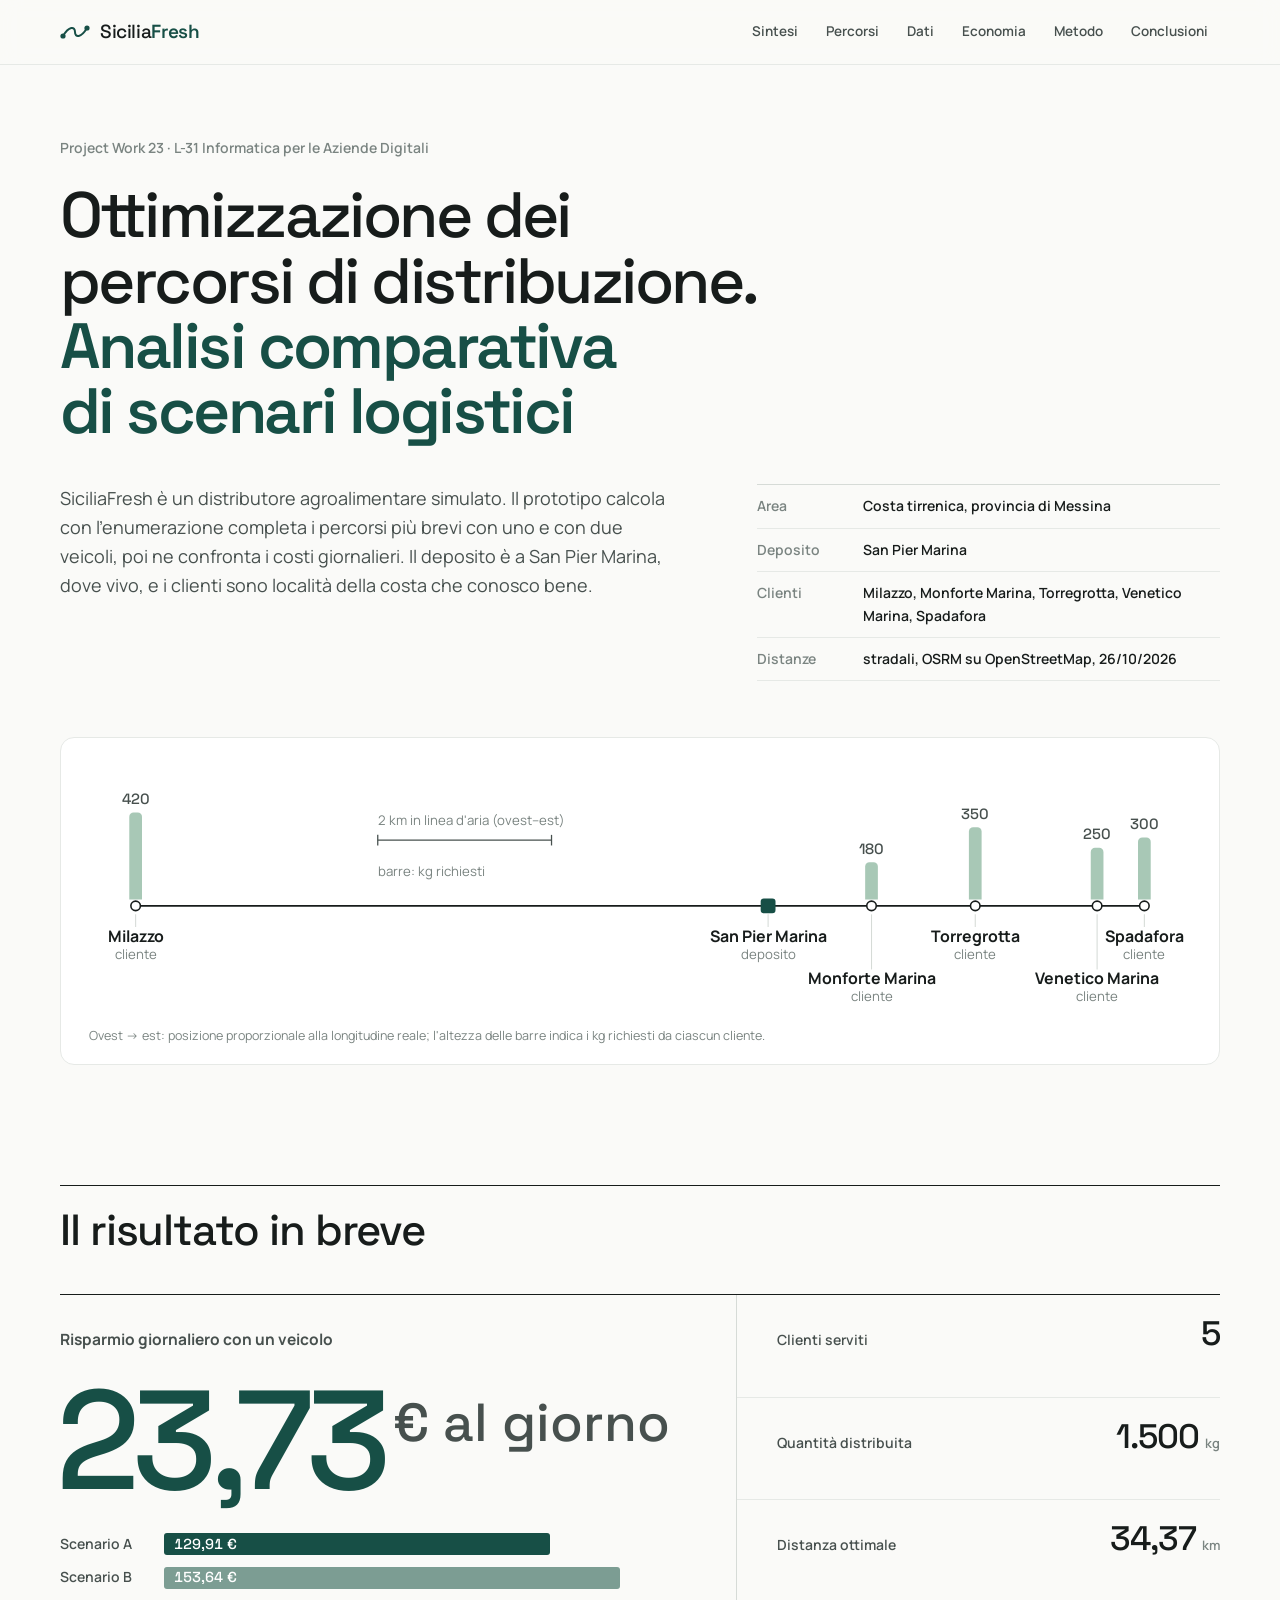
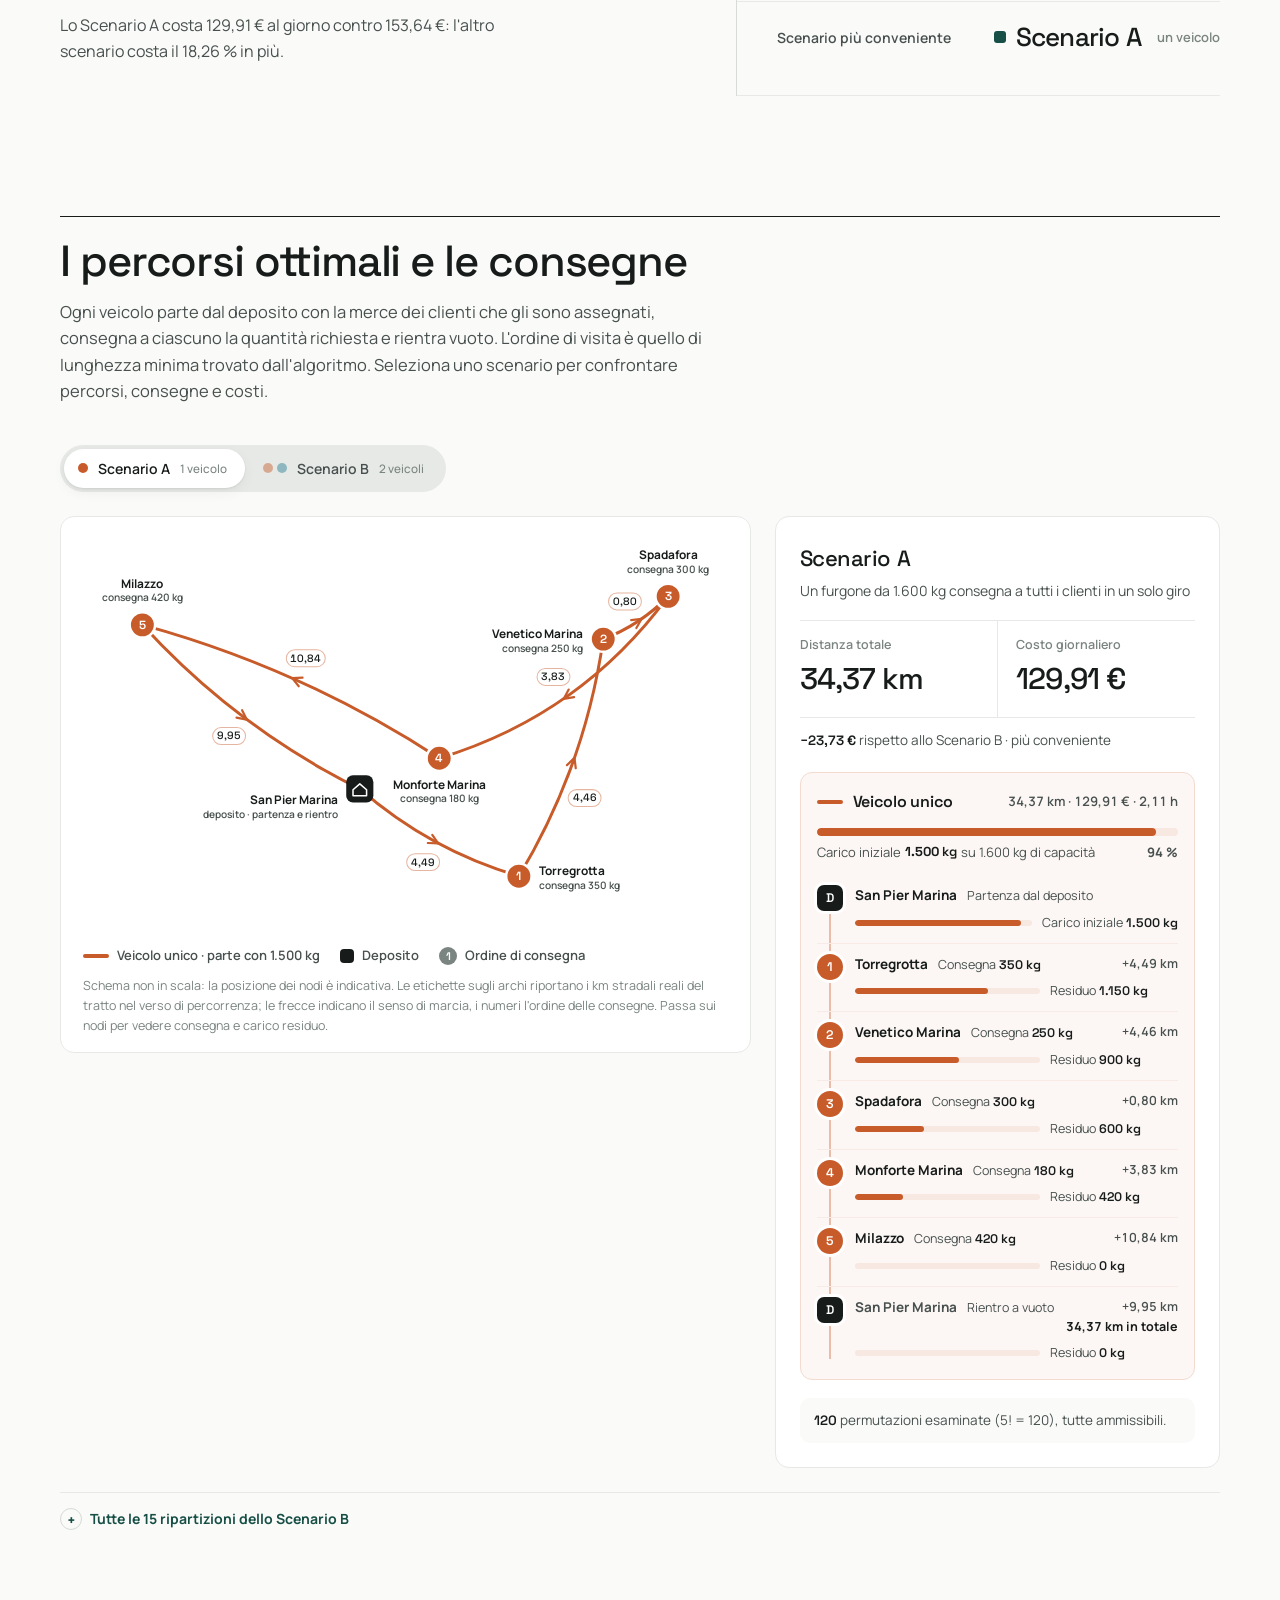
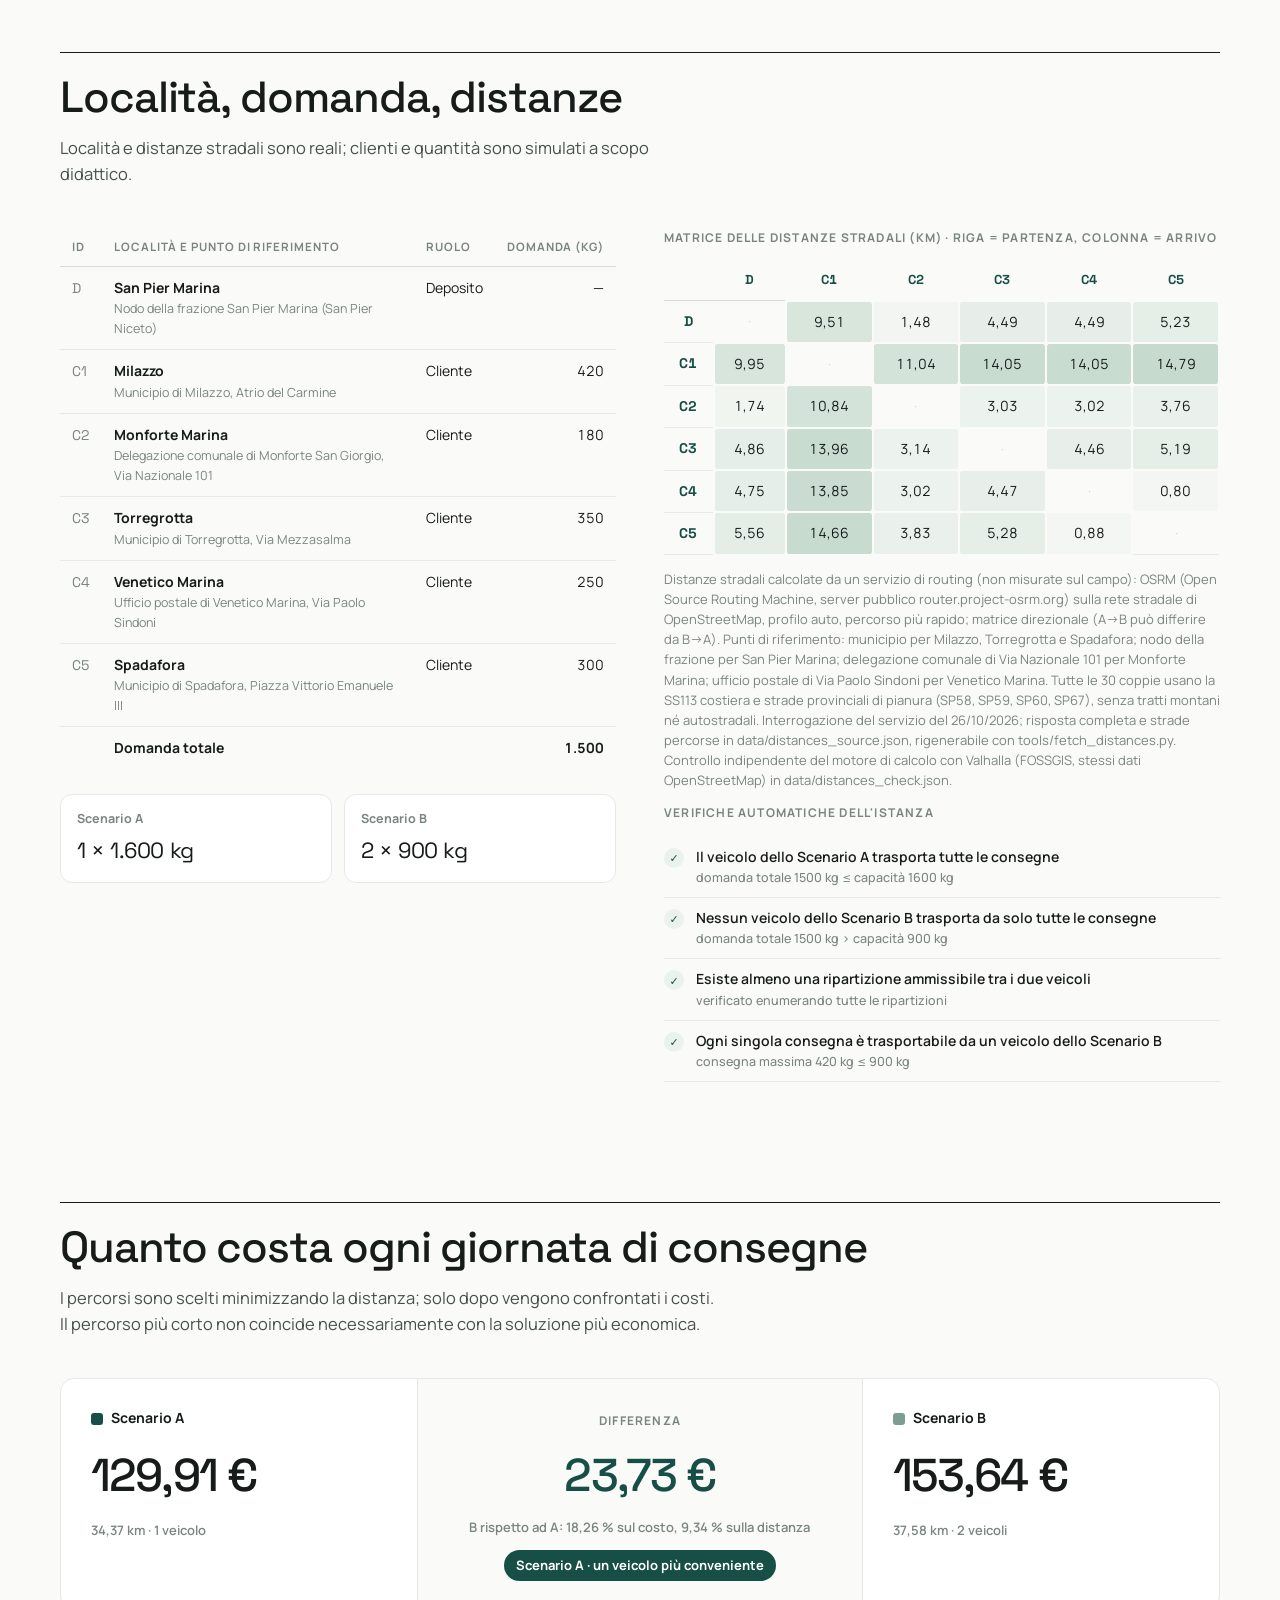
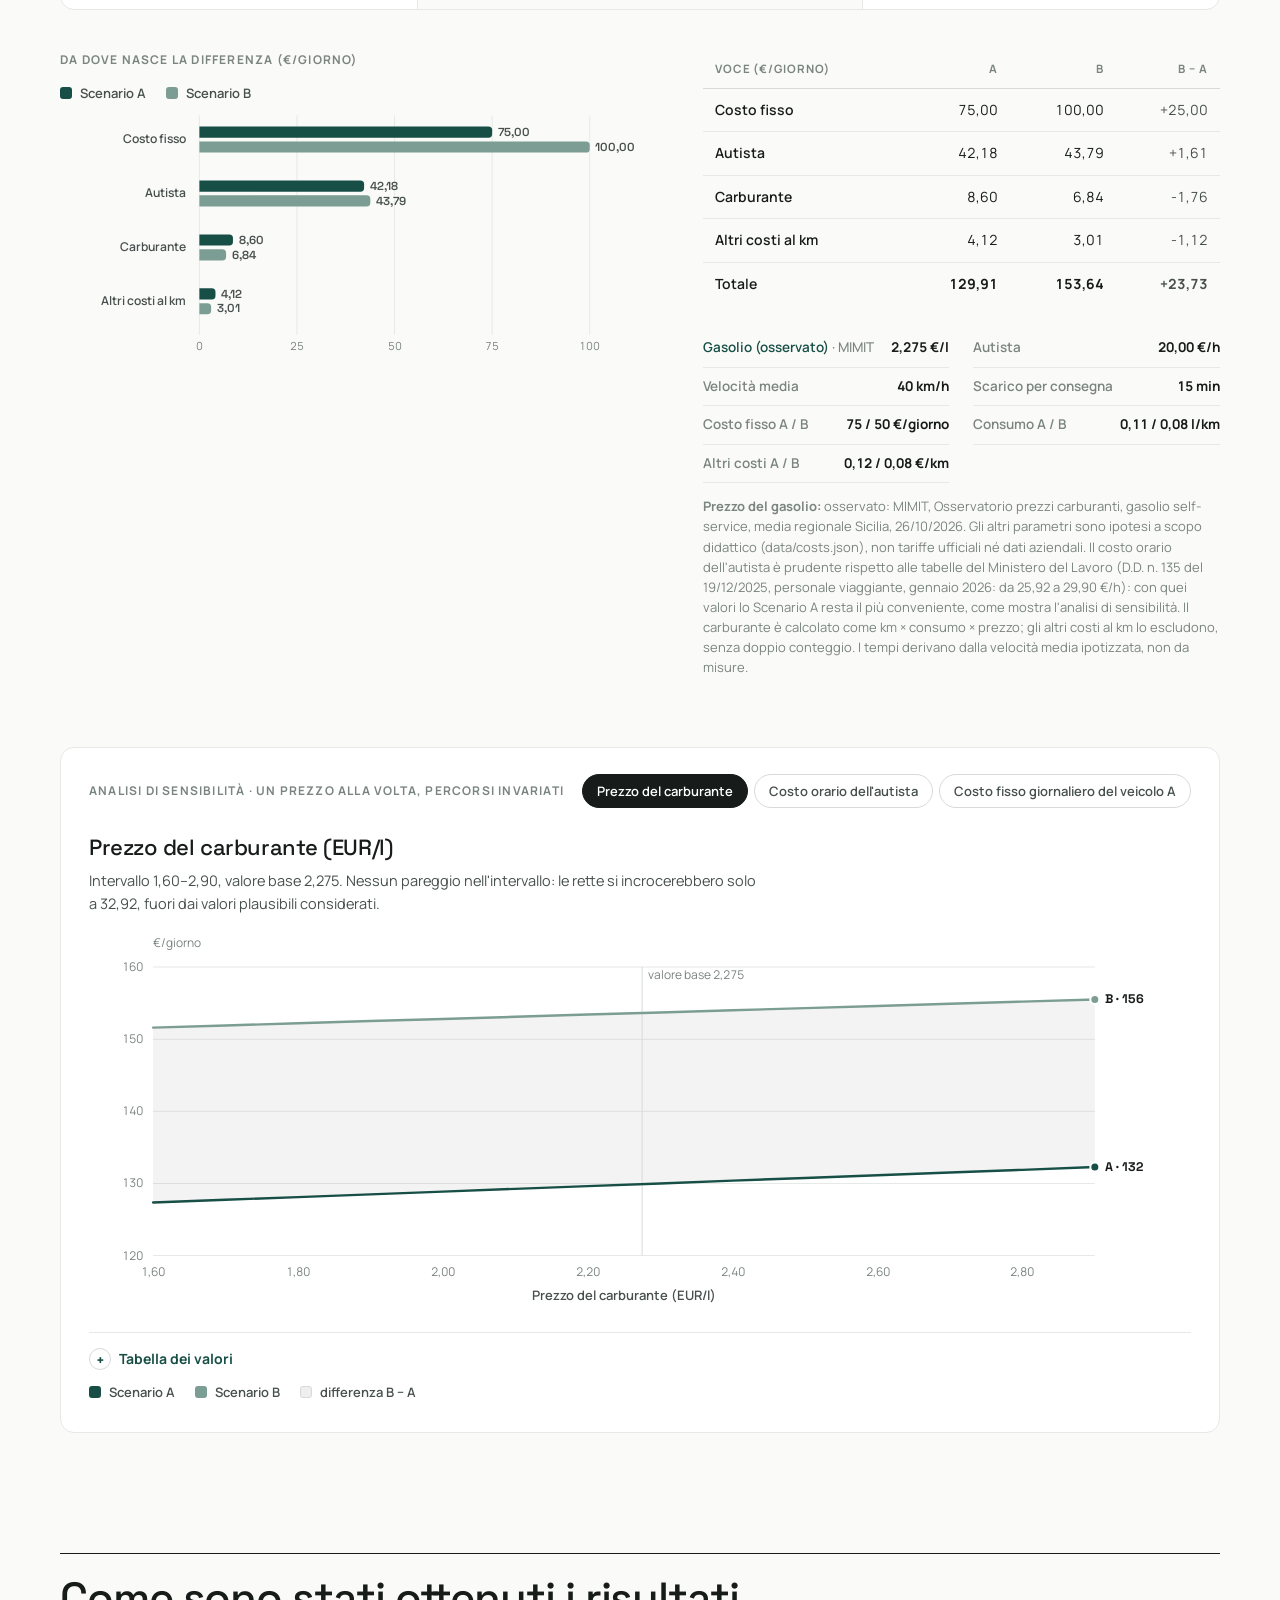
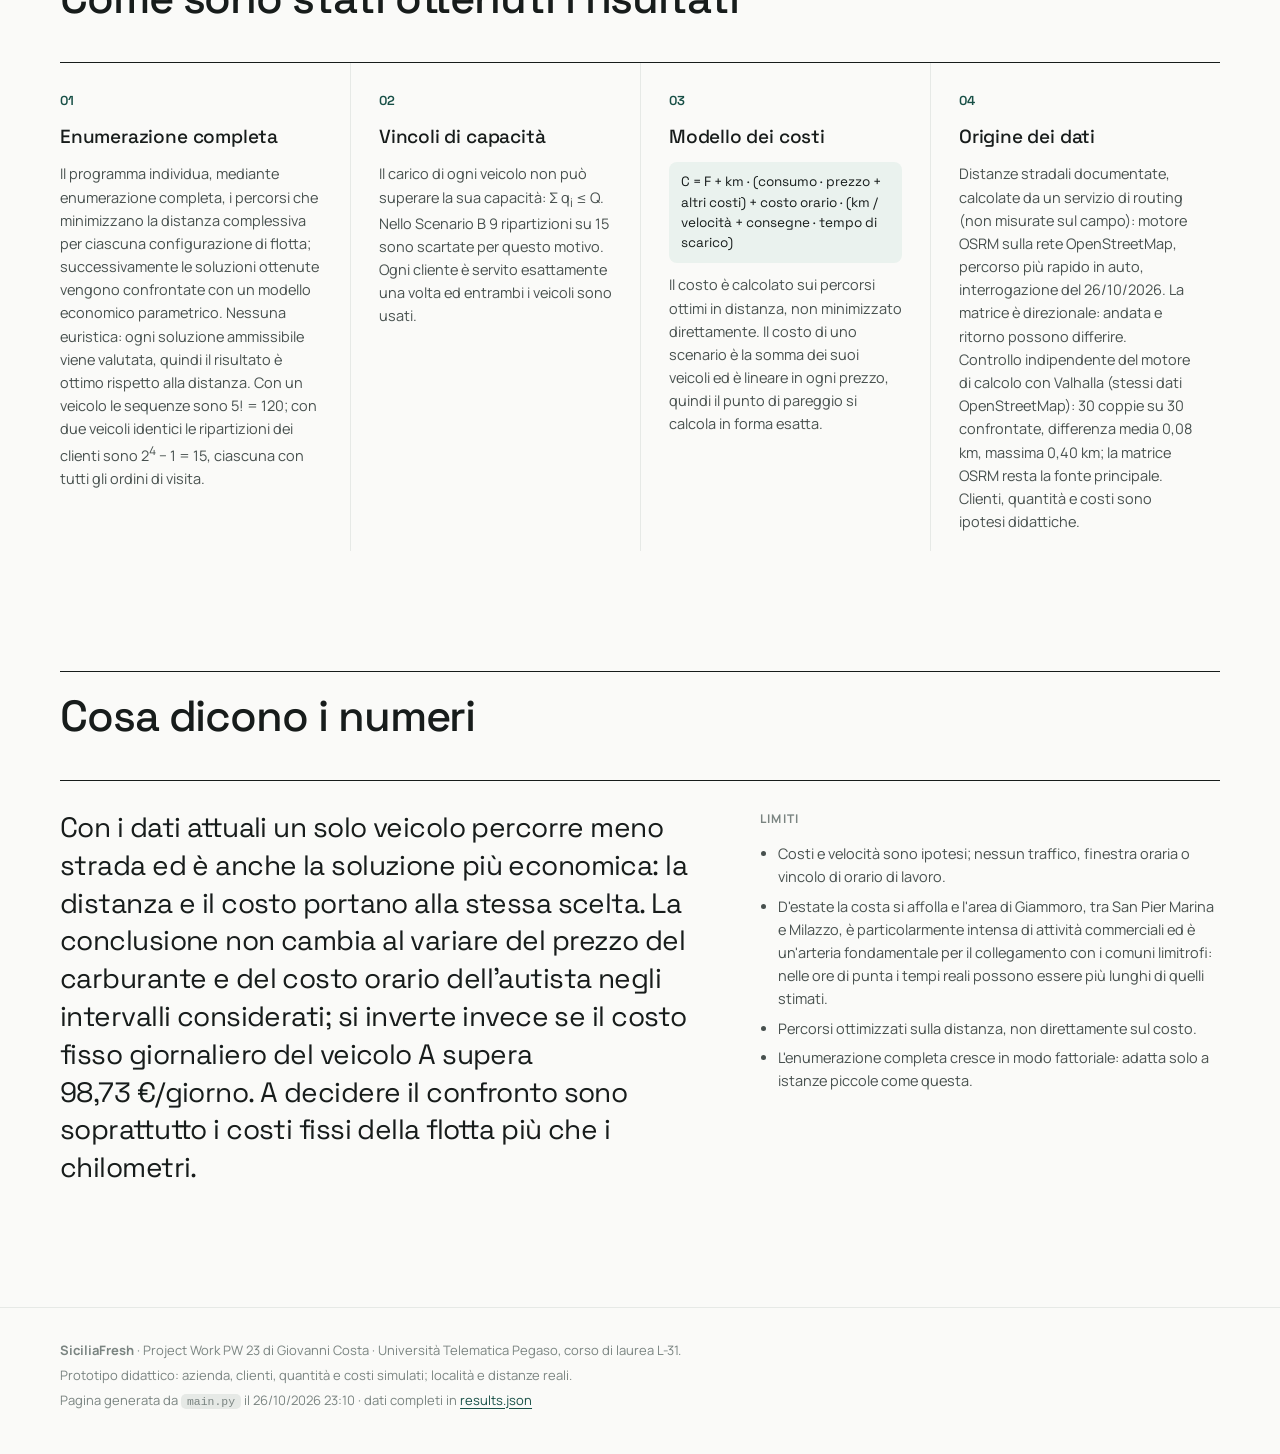
==== commit 448c1da6: "SiciliaFresh - Project Work PW 23: pianificazione e confronto economico delle consegne" ====
--- a/output/index.html
+++ b/output/index.html
@@ -19,13 +19,12 @@
       <span>Sicilia<b>Fresh</b></span></a>
     <nav aria-label="Sezioni"><a href="#overview">Sintesi</a><a href="#percorsi">Percorsi</a><a href="#dati">Dati</a>
       <a href="#economia">Economia</a><a href="#metodo">Metodo</a><a href="#conclusioni">Conclusioni</a></nav>
-    <span class="status ok"><i></i>Distanze OSRM documentate<span class="status-date">&nbsp;· 26/10/2026</span></span>
   </div>
 </header>
 
 <main id="top">
 <section class="hero wrap">
-  <p class="eyebrow hero-eyebrow">Project Work 23 · L-31 Informatica per le Aziende Digitali</p>
+  <p class="hero-eyebrow">Project Work 23 · L-31 Informatica per le Aziende Digitali</p>
   <h1 class="reveal">Ottimizzazione dei<br>percorsi di distribuzione.<br><span>Analisi comparativa<br>di scenari logistici</span></h1>
   <div class="hero-meta reveal">
     <p class="lead">SiciliaFresh è un distributore agroalimentare simulato. Il prototipo calcola con
@@ -35,6 +34,7 @@
       <div><dt>Area</dt><dd>Costa tirrenica, provincia di Messina</dd></div>
       <div><dt>Deposito</dt><dd>San Pier Marina</dd></div>
       <div><dt>Clienti</dt><dd>Milazzo, Monforte Marina, Torregrotta, Venetico Marina, Spadafora</dd></div>
+      <div><dt>Distanze</dt><dd>stradali, OSRM su OpenStreetMap, 26/10/2026</dd></div>
     </dl>
   </div>
   <figure class="coast-fig reveal"><div class="scroll-x"><svg class="coast" viewBox="0 0 1040 236" role="img" aria-label="Località disposte da ovest a est secondo la longitudine reale, con la quantità richiesta"><line x1="44" y1="132" x2="996" y2="132" class="coast-line"/><line x1="44.0" y1="140" x2="44.0" y2="152" class="coast-leader"/><path d="M38.0,126 v-78.0 a4,4 0 0 1 4,-4 h4 a4,4 0 0 1 4,4 v78.0 z" class="coast-bar" data-tip="Milazzo: 420 kg richiesti"/><text x="44.0" y="36.0" class="coast-kg" text-anchor="middle">420</text><circle cx="44.0" cy="132" r="4.5" class="coast-stop"/><text x="44.0" y="166" class="coast-name" text-anchor="middle">Milazzo</text><text x="44.0" y="182" class="coast-sub" text-anchor="middle">cliente</text><line x1="640.9" y1="140" x2="640.9" y2="152" class="coast-leader"/><rect x="633.9" y="125" width="14" height="14" rx="3" class="coast-depot"/><text x="640.9" y="166" class="coast-name" text-anchor="middle">San Pier Marina</text><text x="640.9" y="182" class="coast-sub" text-anchor="middle">deposito</text><line x1="738.5" y1="140" x2="738.5" y2="192" class="coast-leader"/><path d="M732.5,126 v-31.1 a4,4 0 0 1 4,-4 h4 a4,4 0 0 1 4,4 v31.1 z" class="coast-bar" data-tip="Monforte Marina: 180 kg richiesti"/><text x="738.5" y="82.9" class="coast-kg" text-anchor="middle">180</text><circle cx="738.5" cy="132" r="4.5" class="coast-stop"/><text x="738.5" y="206" class="coast-name" text-anchor="middle">Monforte Marina</text><text x="738.5" y="222" class="coast-sub" text-anchor="middle">cliente</text><line x1="836.4" y1="140" x2="836.4" y2="152" class="coast-leader"/><path d="M830.4,126 v-64.3 a4,4 0 0 1 4,-4 h4 a4,4 0 0 1 4,4 v64.3 z" class="coast-bar" data-tip="Torregrotta: 350 kg richiesti"/><text x="836.4" y="49.7" class="coast-kg" text-anchor="middle">350</text><circle cx="836.4" cy="132" r="4.5" class="coast-stop"/><text x="836.4" y="166" class="coast-name" text-anchor="middle">Torregrotta</text><text x="836.4" y="182" class="coast-sub" text-anchor="middle">cliente</text><line x1="951.4" y1="140" x2="951.4" y2="192" class="coast-leader"/><path d="M945.4,126 v-44.8 a4,4 0 0 1 4,-4 h4 a4,4 0 0 1 4,4 v44.8 z" class="coast-bar" data-tip="Venetico Marina: 250 kg richiesti"/><text x="951.4" y="69.2" class="coast-kg" text-anchor="middle">250</text><circle cx="951.4" cy="132" r="4.5" class="coast-stop"/><text x="951.4" y="206" class="coast-name" text-anchor="middle">Venetico Marina</text><text x="951.4" y="222" class="coast-sub" text-anchor="middle">cliente</text><line x1="996.0" y1="140" x2="996.0" y2="152" class="coast-leader"/><path d="M990.0,126 v-54.6 a4,4 0 0 1 4,-4 h4 a4,4 0 0 1 4,4 v54.6 z" class="coast-bar" data-tip="Spadafora: 300 kg richiesti"/><text x="996.0" y="59.4" class="coast-kg" text-anchor="middle">300</text><circle cx="996.0" cy="132" r="4.5" class="coast-stop"/><text x="996.0" y="166" class="coast-name" text-anchor="middle">Spadafora</text><text x="996.0" y="182" class="coast-sub" text-anchor="middle">cliente</text><g class="coast-scale"><line x1="272.5" y1="70" x2="436.5" y2="70"/><line x1="272.5" y1="65" x2="272.5" y2="75"/><line x1="436.5" y1="65" x2="436.5" y2="75"/><text x="272.5" y="56">2 km in linea d'aria (ovest–est)</text></g><text x="272.5" y="104" class="coast-sub">barre: kg richiesti</text></svg></div>
@@ -43,11 +43,15 @@
 </section>
 
 <section id="overview" class="section wrap-section">
-  <header class="section-head reveal"><p class="eyebrow"><span>01</span>Sintesi</p><h2>Il risultato in breve</h2></header>
+  <header class="section-head reveal"><h2>Il risultato in breve</h2></header>
   <div class="overview reveal">
     <div class="ov-main">
       <p class="ov-label">Risparmio giornaliero con un veicolo</p>
-      <p class="ov-hero"><span class="count" data-count="23.725468" data-decimals="2">23,73</span><span class="unit">€</span></p>
+      <p class="ov-hero"><span class="count" data-count="23.725468" data-decimals="2">23,73</span><span class="unit">€ al giorno</span></p>
+      <div class="ov-bars" role="img" aria-label="Costo giornaliero: Scenario A 129,91 euro, Scenario B 153,64 euro">
+        <div style="--c:#174F46"><span>Scenario A</span><i style="width:84.6%"></i><b>129,91&nbsp;€</b></div>
+        <div style="--c:#7C9D93"><span>Scenario B</span><i style="width:100.0%"></i><b>153,64&nbsp;€</b></div>
+      </div>
       <p class="ov-text">Lo Scenario A costa 129,91&nbsp;€ al giorno contro
       153,64&nbsp;€: l'altro scenario costa il 18,26&nbsp;% in più.</p>
     </div>
@@ -62,7 +66,7 @@
 </section>
 
 <section id="percorsi" class="section">
-  <header class="section-head reveal"><p class="eyebrow"><span>02</span>Esplora i percorsi</p><h2>I percorsi ottimali e le consegne</h2><p class="section-intro">Ogni veicolo parte dal deposito con la merce dei clienti che gli sono assegnati, consegna a ciascuno la quantità richiesta e rientra vuoto. L'ordine di visita è quello di lunghezza minima trovato dall'algoritmo. Seleziona uno scenario per confrontare percorsi, consegne e costi.</p></header>
+  <header class="section-head reveal"><h2>I percorsi ottimali e le consegne</h2><p class="section-intro">Ogni veicolo parte dal deposito con la merce dei clienti che gli sono assegnati, consegna a ciascuno la quantità richiesta e rientra vuoto. L'ordine di visita è quello di lunghezza minima trovato dall'algoritmo. Seleziona uno scenario per confrontare percorsi, consegne e costi.</p></header>
   <div class="explorer reveal">
     <div class="switch" role="group" aria-label="Scenario visualizzato">
       <button type="button" data-scenario-btn="A" aria-pressed="true">
@@ -144,7 +148,7 @@
 </section>
 
 <section id="dati" class="section">
-  <header class="section-head reveal"><p class="eyebrow"><span>03</span>Dati logistici</p><h2>Località, domanda, distanze</h2><p class="section-intro">Località e distanze stradali sono reali; clienti e quantità sono simulati a scopo didattico.</p></header>
+  <header class="section-head reveal"><h2>Località, domanda, distanze</h2><p class="section-intro">Località e distanze stradali sono reali; clienti e quantità sono simulati a scopo didattico.</p></header>
   <div class="data-grid reveal">
     <div>
       <div class="table-wrap"><table class="places">
@@ -167,7 +171,7 @@
 </section>
 
 <section id="economia" class="section">
-  <header class="section-head reveal"><p class="eyebrow"><span>04</span>Analisi economica</p><h2>Quanto costa ogni giornata di consegne</h2><p class="section-intro">I percorsi sono scelti minimizzando la distanza; solo dopo vengono confrontati i costi. Il percorso più corto non coincide necessariamente con la soluzione più economica.</p></header>
+  <header class="section-head reveal"><h2>Quanto costa ogni giornata di consegne</h2><p class="section-intro">I percorsi sono scelti minimizzando la distanza; solo dopo vengono confrontati i costi. Il percorso più corto non coincide necessariamente con la soluzione più economica.</p></header>
   <div class="duel reveal">
     <div class="duel-side" style="--c:#174F46"><span><i></i>Scenario A</span><b>129,91&nbsp;€</b>
       <small>34,37&nbsp;km · 1 veicolo</small></div>
@@ -247,7 +251,7 @@
 </section>
 
 <section id="metodo" class="section">
-  <header class="section-head reveal"><p class="eyebrow"><span>05</span>Metodologia</p><h2>Come sono stati ottenuti i risultati</h2></header>
+  <header class="section-head reveal"><h2>Come sono stati ottenuti i risultati</h2></header>
   <ol class="method reveal">
     <li><span class="m-n">01</span><h3>Enumerazione completa</h3>
       <p>Il programma individua, mediante enumerazione completa, i percorsi che minimizzano la distanza complessiva
@@ -272,7 +276,7 @@
 </section>
 
 <section id="conclusioni" class="section">
-  <header class="section-head reveal"><p class="eyebrow"><span>06</span>Conclusioni</p><h2>Cosa dicono i numeri</h2></header>
+  <header class="section-head reveal"><h2>Cosa dicono i numeri</h2></header>
   <div class="conclusion reveal">
     <p class="conclusion-text">Con i dati attuali un solo veicolo percorre meno strada ed è anche la soluzione più economica: la distanza e il costo portano alla stessa scelta. La conclusione non cambia al variare del prezzo del carburante e del costo orario dell&#x27;autista negli intervalli considerati; si inverte invece se il costo fisso giornaliero del veicolo A supera 98,73&nbsp;€/giorno. A decidere il confronto sono soprattutto i costi fissi della flotta più che i chilometri.</p>
     <div class="limits">
--- a/output/styles.css
+++ b/output/styles.css
@@ -67,29 +67,21 @@
 nav a { font-size: 13.5px; font-weight: 600; color: var(--ink-2); text-decoration: none; padding: 7px 12px;
   border-radius: 999px; transition: background .2s var(--ease), color .2s var(--ease); }
 nav a:hover { background: var(--line); color: var(--ink); }
-.status { display: inline-flex; align-items: center; gap: 8px; font-size: 12.5px; font-weight: 600;
-  color: var(--ink-2); border: 1px solid var(--line-2); padding: 5px 12px 5px 10px; border-radius: 999px; white-space: nowrap; }
-.status i { width: 7px; height: 7px; border-radius: 50%; background: var(--brand); box-shadow: 0 0 0 3px #174F4622; }
-.status.warn i { background: #B7791F; box-shadow: 0 0 0 3px #B7791F22; }
 .banner { background: #FFF7E8; border: 1px solid #EBC98A; border-radius: 10px; padding: 10px 16px; margin-top: 16px; font-size: 14px; }
 
 /* ---------- Tipografia delle sezioni ---------- */
-.eyebrow { font-size: 12px; font-weight: 700; letter-spacing: .14em; text-transform: uppercase; color: var(--muted); margin: 0; }
-.eyebrow span { font-family: var(--display); color: var(--brand); margin-right: 12px; letter-spacing: .04em; }
 h1, h2, h3, h4 { font-family: var(--display); font-weight: 500; letter-spacing: -.025em; margin: 0; color: var(--ink); }
 h2 { font-size: clamp(30px, 3.4vw, 44px); line-height: 1.05; }
 h3 { font-size: 19px; letter-spacing: -.01em; }
 .section { padding-top: 120px; }
-.section-head { display: grid; grid-template-columns: 3fr 9fr; gap: 8px 40px; margin-bottom: 44px; align-items: end; }
-.section-head .eyebrow { grid-row: 1 / span 2; align-self: start; padding-top: 14px; border-top: 1px solid var(--ink); }
-.section-head h2 { grid-column: 2; }
-.section-intro { grid-column: 2; margin: 14px 0 0; max-width: 62ch; color: var(--ink-2); font-size: 16.5px; }
+.section-head { margin-bottom: 40px; padding-top: 22px; border-top: 1px solid var(--ink); }
+.section-intro { margin: 14px 0 0; max-width: 66ch; color: var(--ink-2); font-size: 16.5px; }
 .mini-title { font-size: 12px; font-weight: 700; letter-spacing: .1em; text-transform: uppercase; color: var(--muted); margin: 0 0 14px; }
 .note { font-size: 13px; color: var(--muted); line-height: 1.55; }
 
 /* ---------- Hero ---------- */
 .hero { padding-top: 72px; }
-.hero-eyebrow { margin-bottom: 28px; }
+.hero-eyebrow { margin: 0 0 24px; font-size: 14px; font-weight: 600; color: var(--muted); }
 .hero h1 { font-size: clamp(34px, 5vw, 68px); line-height: 1.02; letter-spacing: -.04em; font-weight: 500; max-width: 22ch; }
 .hero h1 span { color: var(--brand); font-weight: 600; }
 .hero-meta { display: grid; grid-template-columns: 7fr 5fr; gap: 48px; margin-top: 40px; align-items: start; }
@@ -118,8 +110,14 @@
 .ov-main { padding: 32px 48px 32px 0; border-right: 1px solid var(--line-2); }
 .ov-label { margin: 0; font-weight: 700; color: var(--ink-2); }
 .ov-hero { font-family: var(--display); font-weight: 500; font-size: clamp(76px, 11vw, 150px); line-height: 1;
-  letter-spacing: -.055em; margin: 18px 0 18px -4px; color: var(--brand); }
+  letter-spacing: -.055em; margin: 18px 0 22px -4px; color: var(--brand); }
 .ov-hero .unit { font-size: .38em; letter-spacing: 0; margin-left: 10px; color: var(--ink-2); vertical-align: .9em; }
+.ov-bars { display: grid; gap: 10px; margin: 0 0 24px; max-width: 560px; }
+.ov-bars div { display: grid; grid-template-columns: 92px minmax(0, 1fr); align-items: center; gap: 12px; font-size: 14px; font-weight: 600; }
+.ov-bars span { color: var(--ink-2); }
+.ov-bars i { display: block; height: 22px; background: var(--c); border-radius: 3px; grid-column: 2; grid-row: 1; }
+.ov-bars b { grid-column: 2; grid-row: 1; justify-self: start; margin-left: 10px; color: #fff; font-family: var(--display);
+  font-weight: 500; font-size: 14.5px; font-variant-numeric: tabular-nums; }
 .ov-text { margin: 0; max-width: 46ch; color: var(--ink-2); font-size: 16px; }
 .ov-list { margin: 0; display: grid; }
 .ov-list div { display: flex; justify-content: space-between; align-items: baseline; gap: 16px; padding: 22px 0 22px 40px;
@@ -369,7 +367,6 @@
 /* ---------- Responsive ---------- */
 @media (max-width: 1080px) {
   nav { display: none; }
-  .status { margin-left: auto; }
   .explorer-grid { grid-template-columns: 1fr; }
   .stage { position: static; }
   .method { grid-template-columns: 1fr 1fr; }
@@ -378,9 +375,6 @@
 @media (max-width: 820px) {
   .wrap, .section, .hero { padding-left: 20px; padding-right: 20px; }
   .section { padding-top: 84px; }
-  .section-head { grid-template-columns: 1fr; }
-  .section-head .eyebrow { grid-row: auto; padding-top: 10px; }
-  .section-head h2, .section-intro { grid-column: 1; }
   .hero { padding-top: 44px; }
   .hero-meta, .overview, .data-grid, .econ-grid, .conclusion { grid-template-columns: 1fr; gap: 32px; }
   .ov-main { padding-right: 0; border-right: 0; border-bottom: 1px solid var(--line-2); }
@@ -393,8 +387,6 @@
 @media (max-width: 560px) {
   body { font-size: 15px; }
   .topbar-in { gap: 12px; }
-  .status { font-size: 11.5px; padding: 4px 10px 4px 8px; }
-  .status-date { display: none; }
   .ov-list dd { font-size: 28px; }
   .ov-win dd { font-size: 22px; }
   .ov-win dd small { display: none; }
